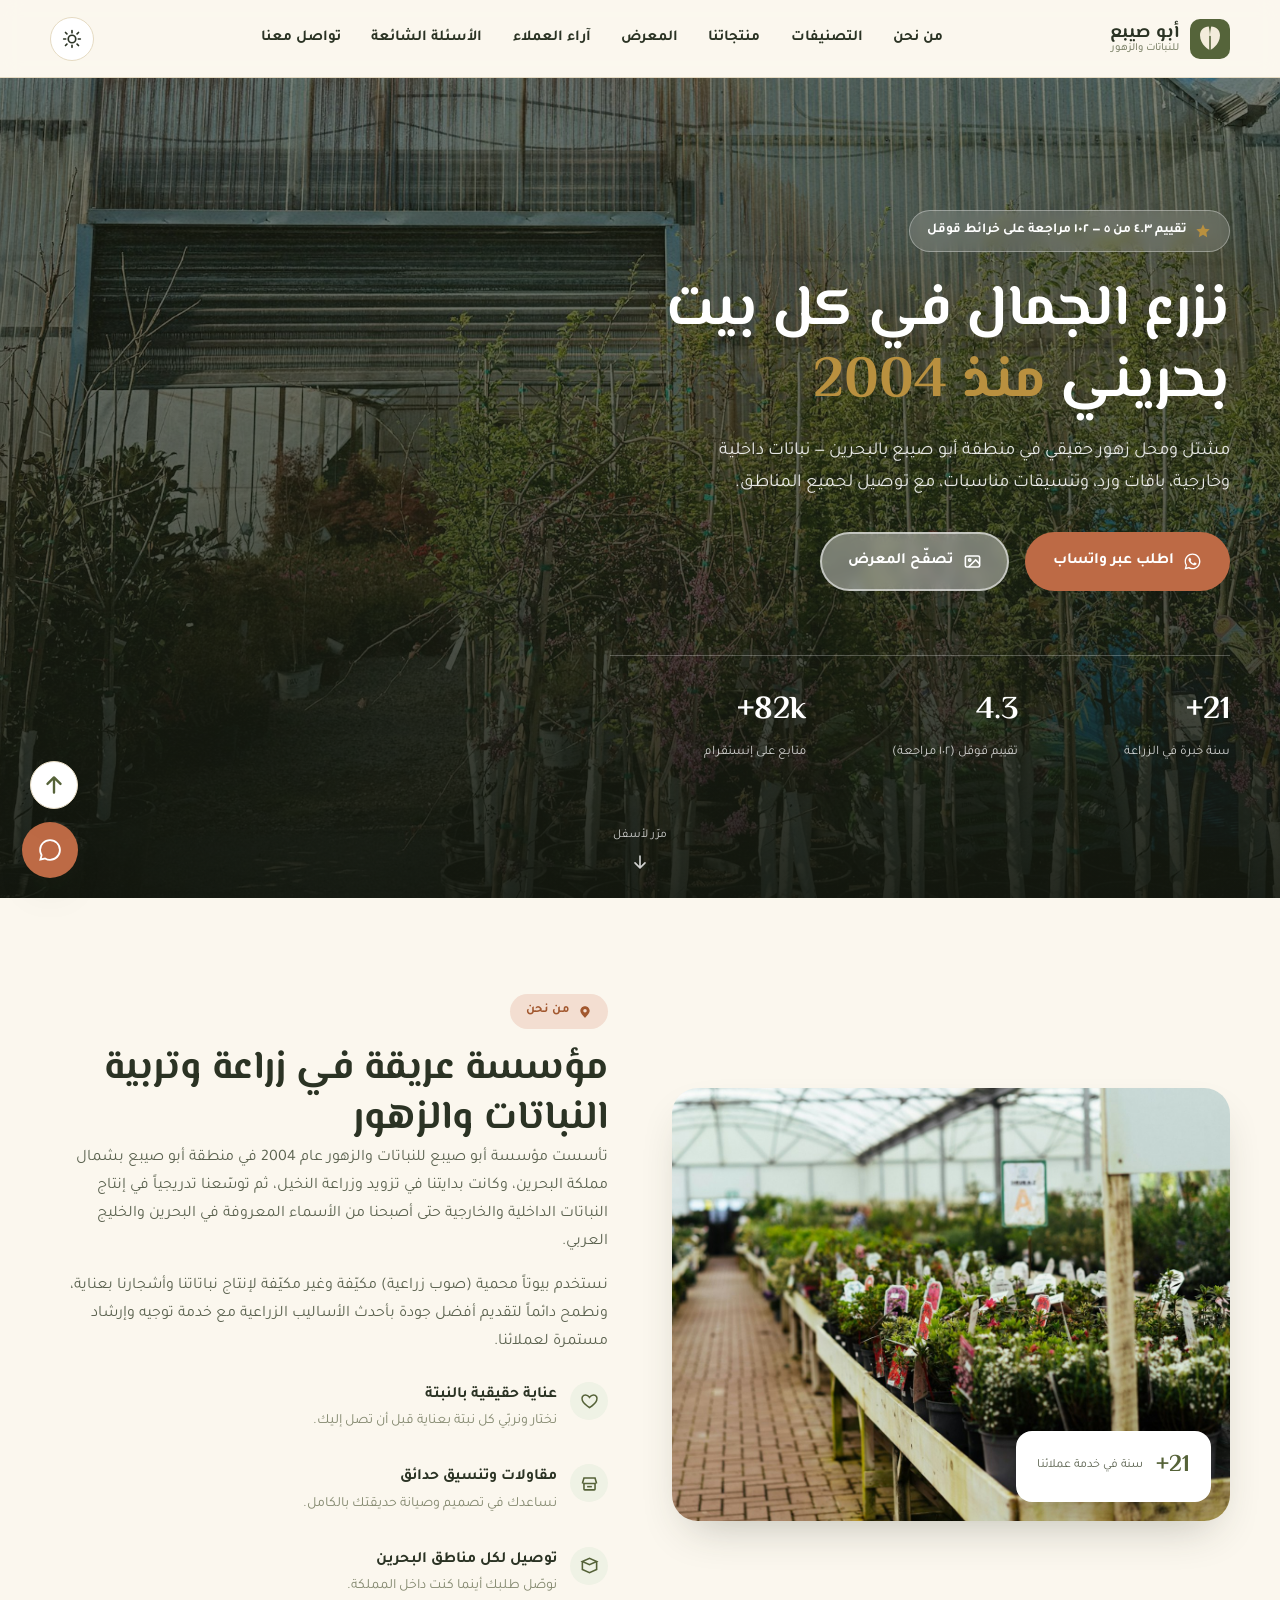
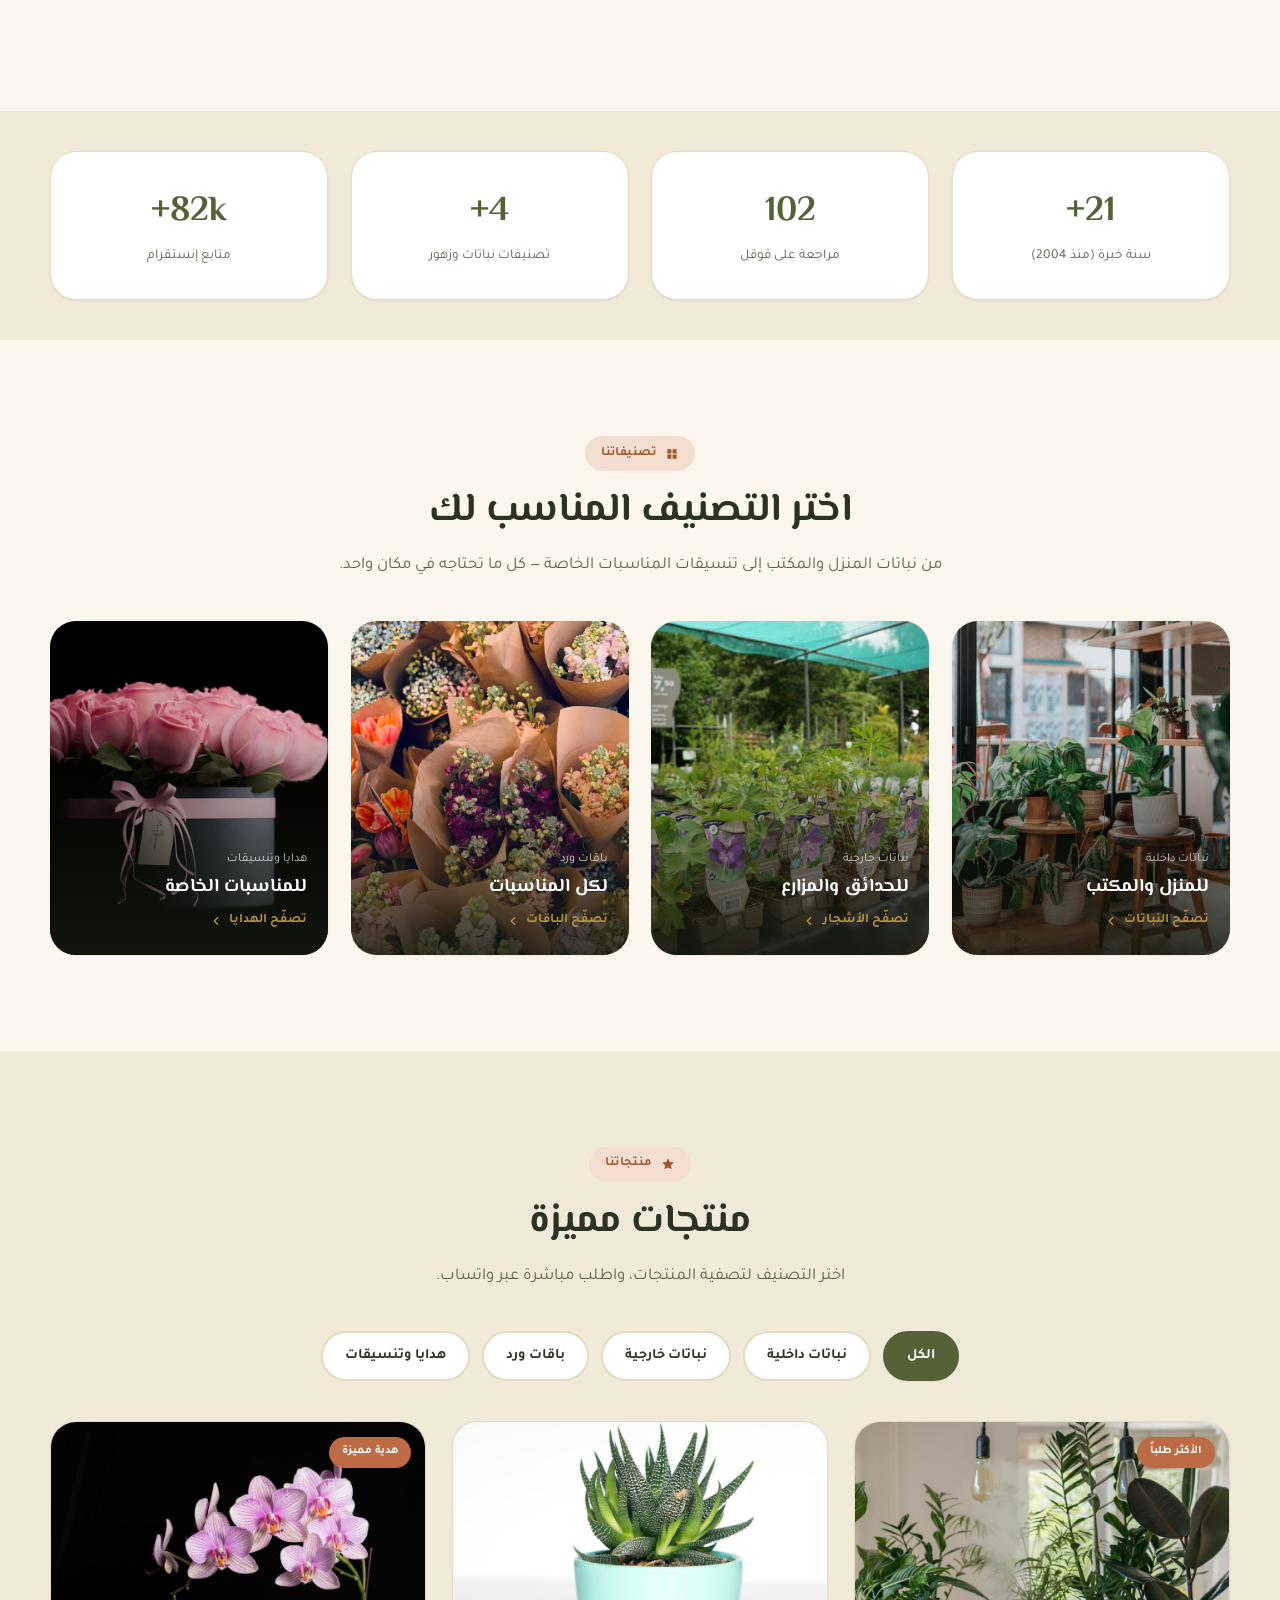
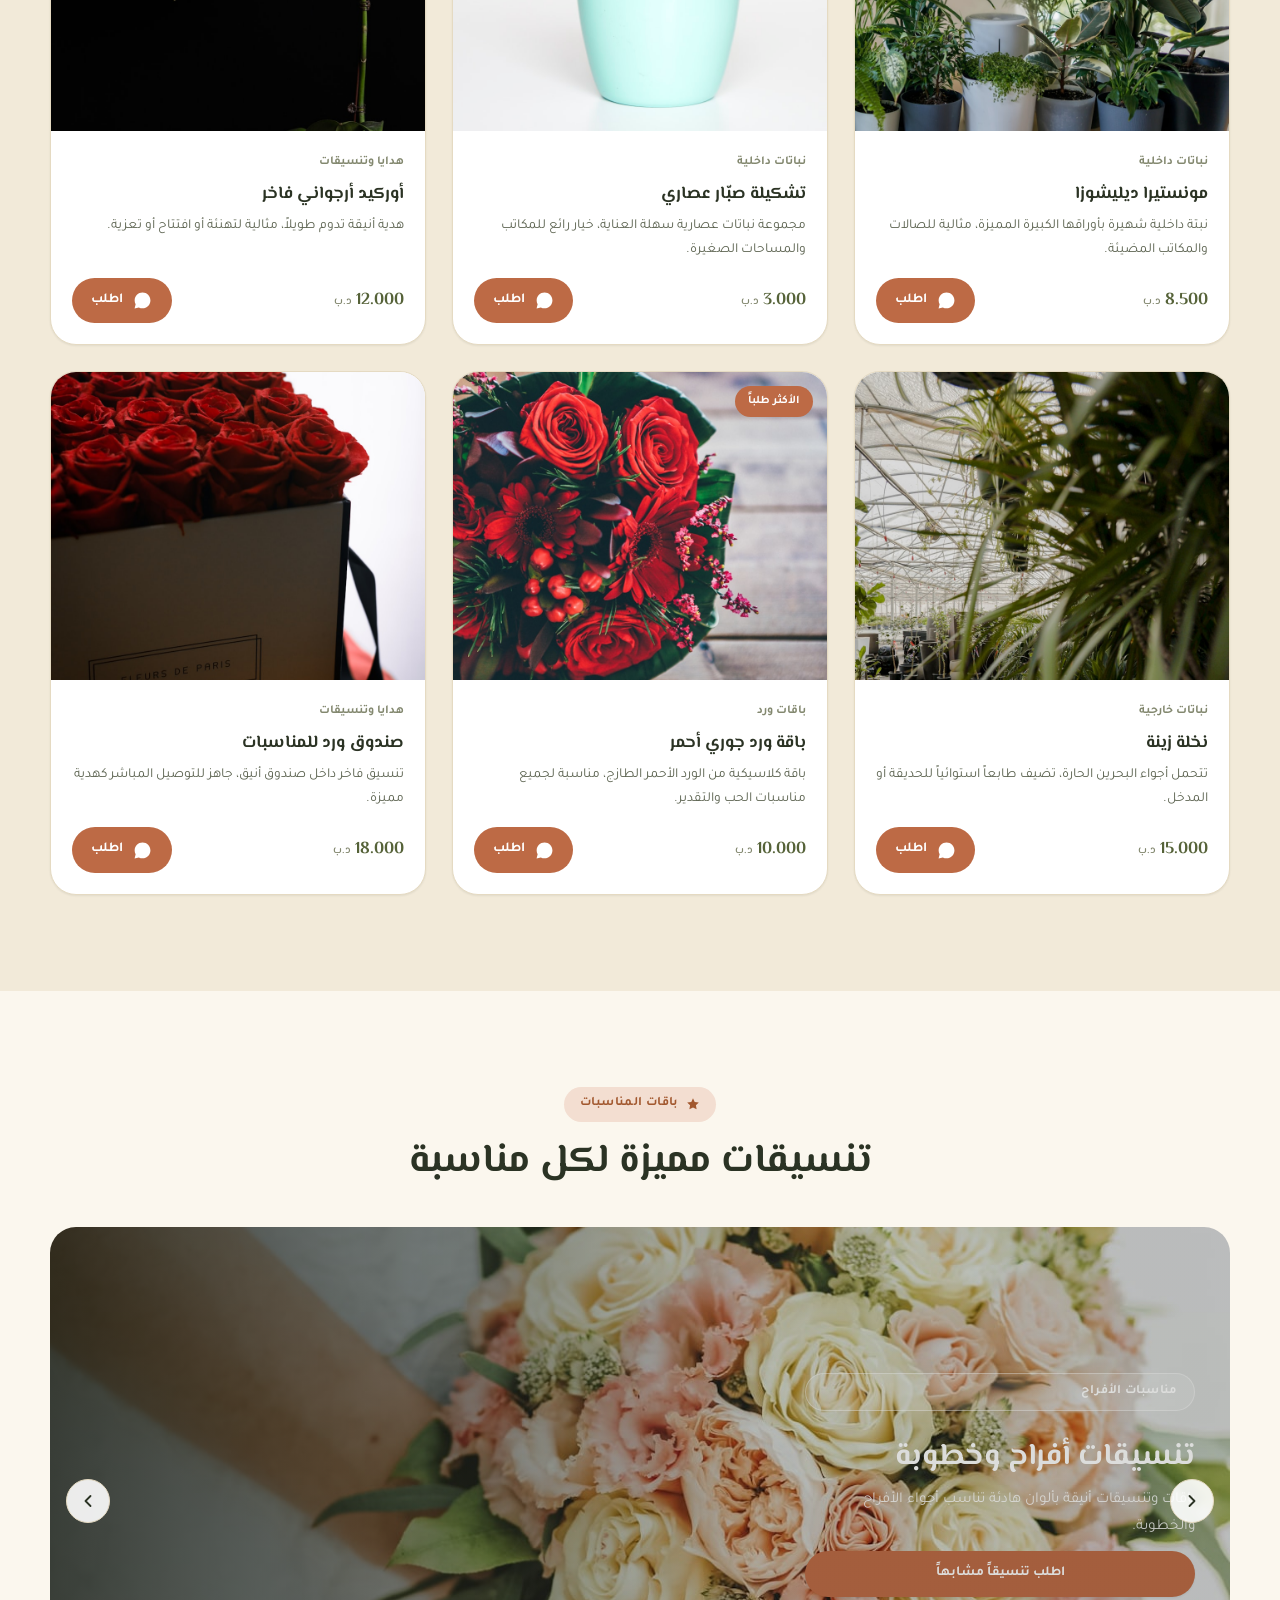
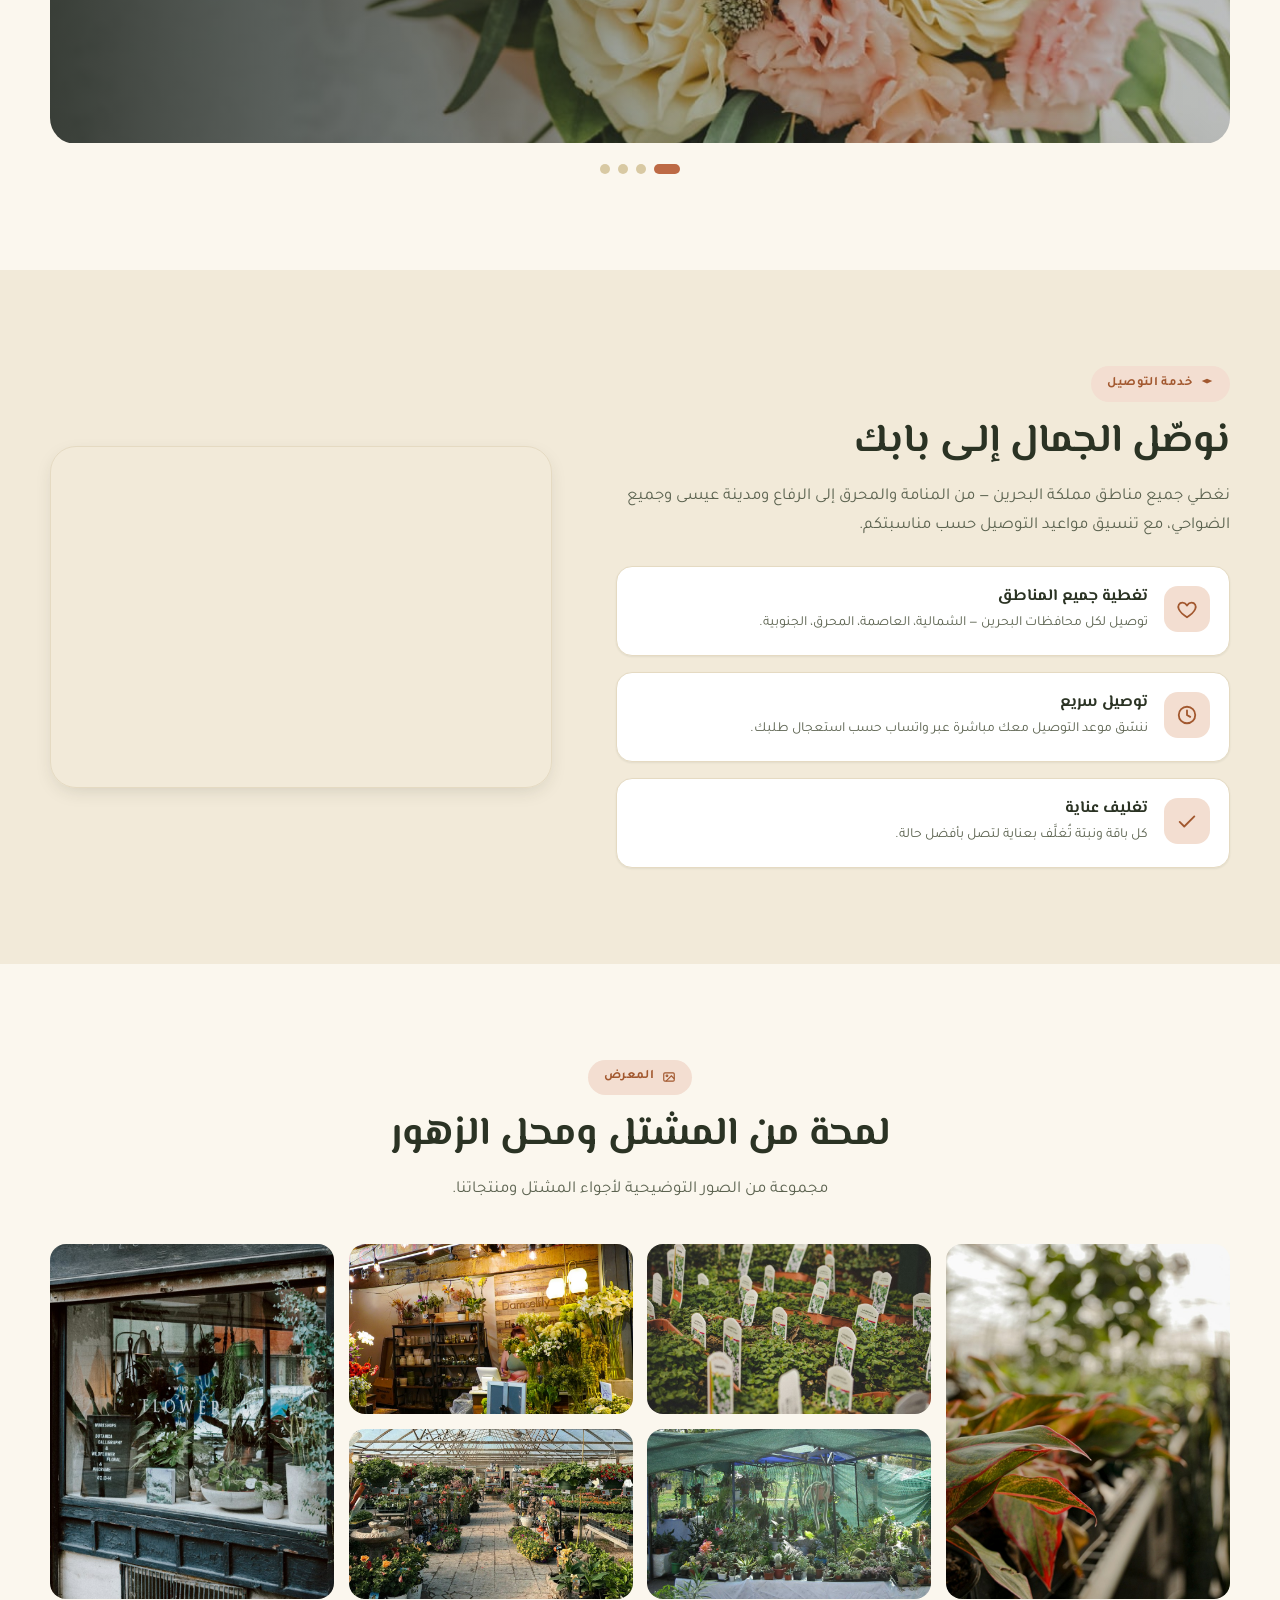
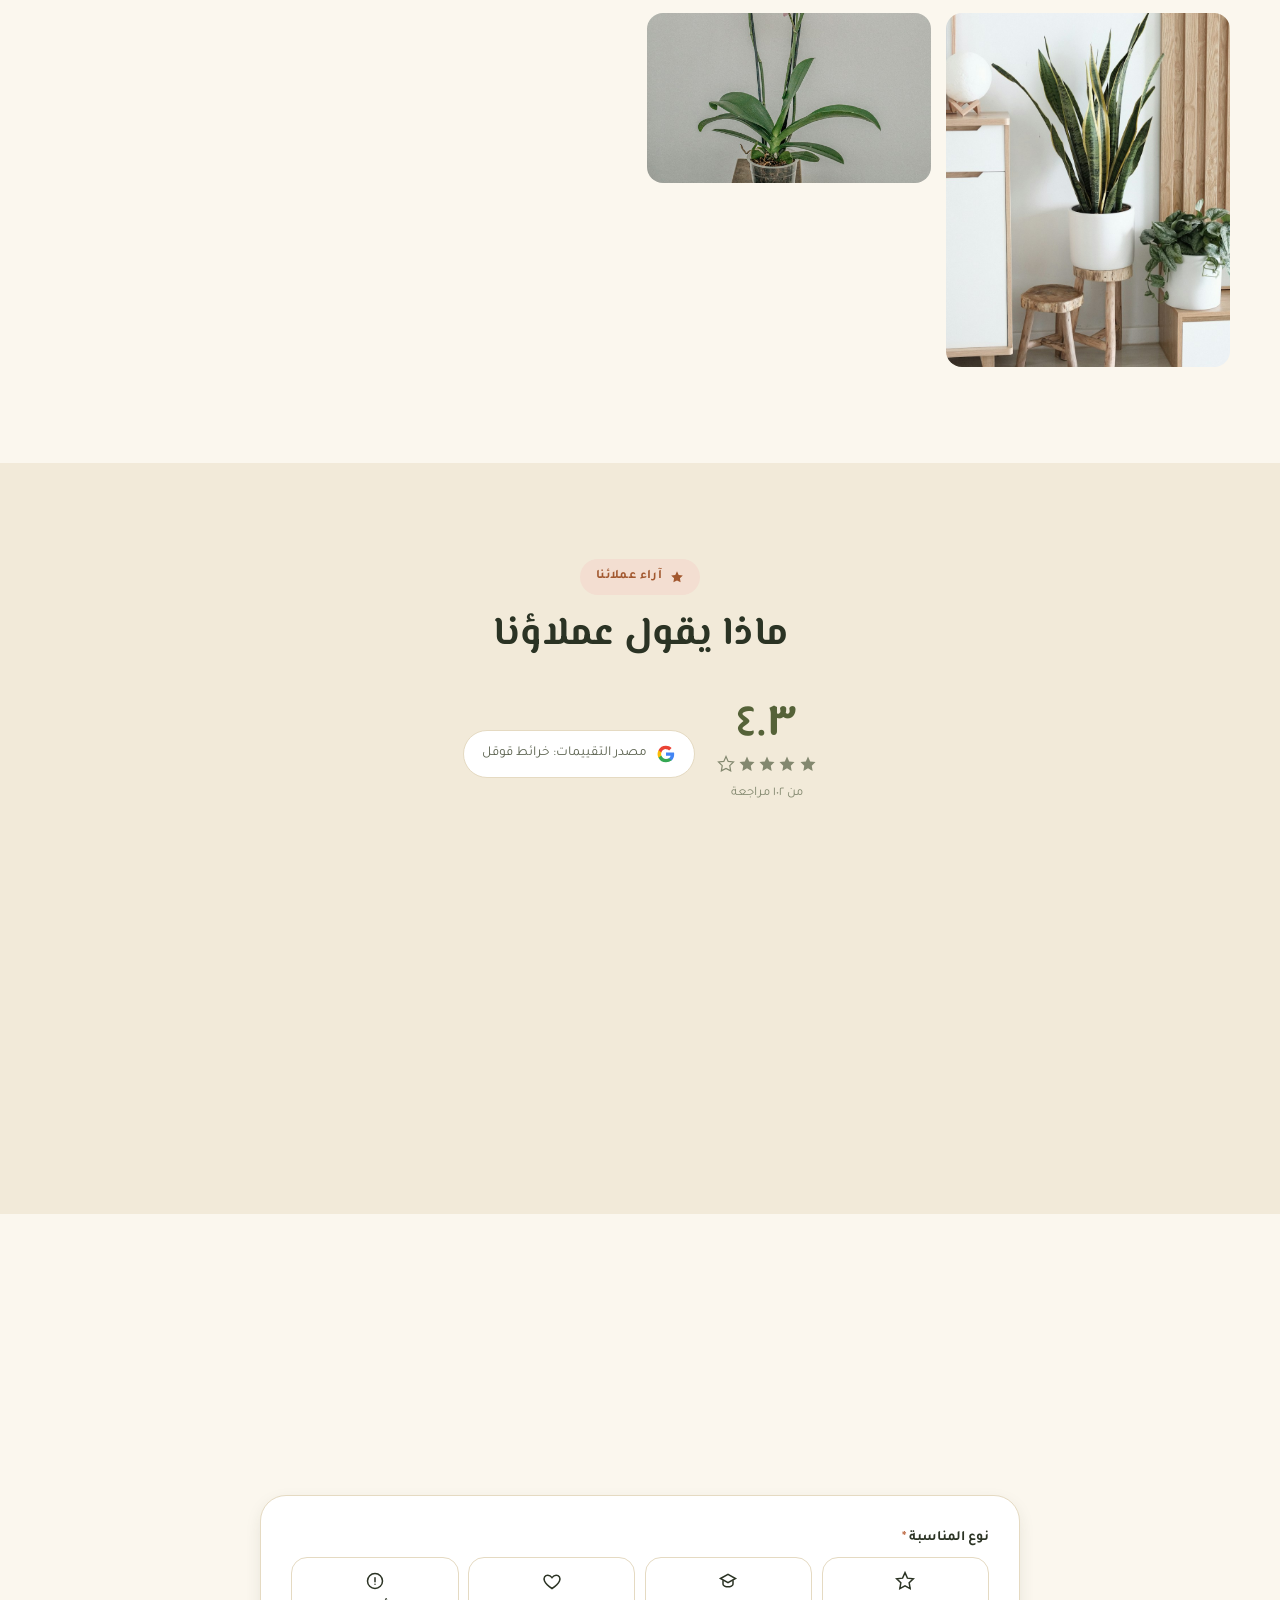
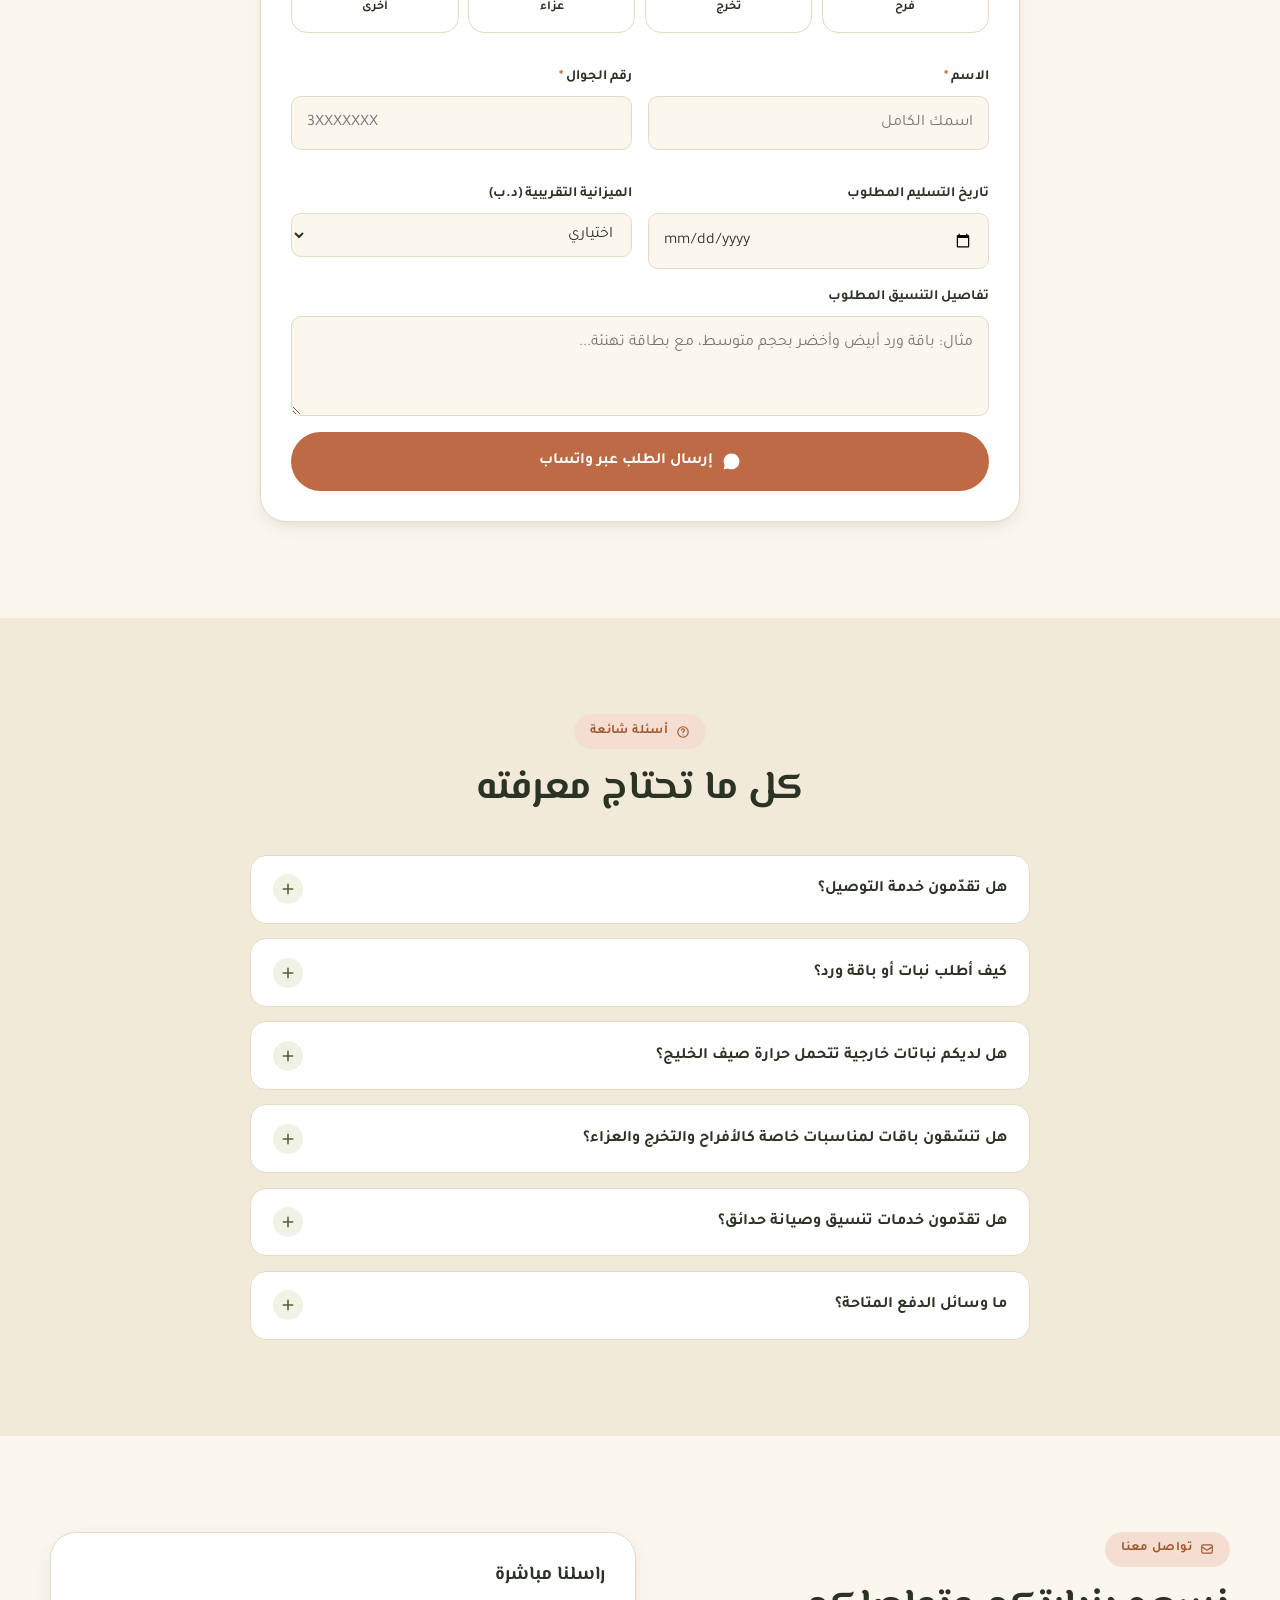
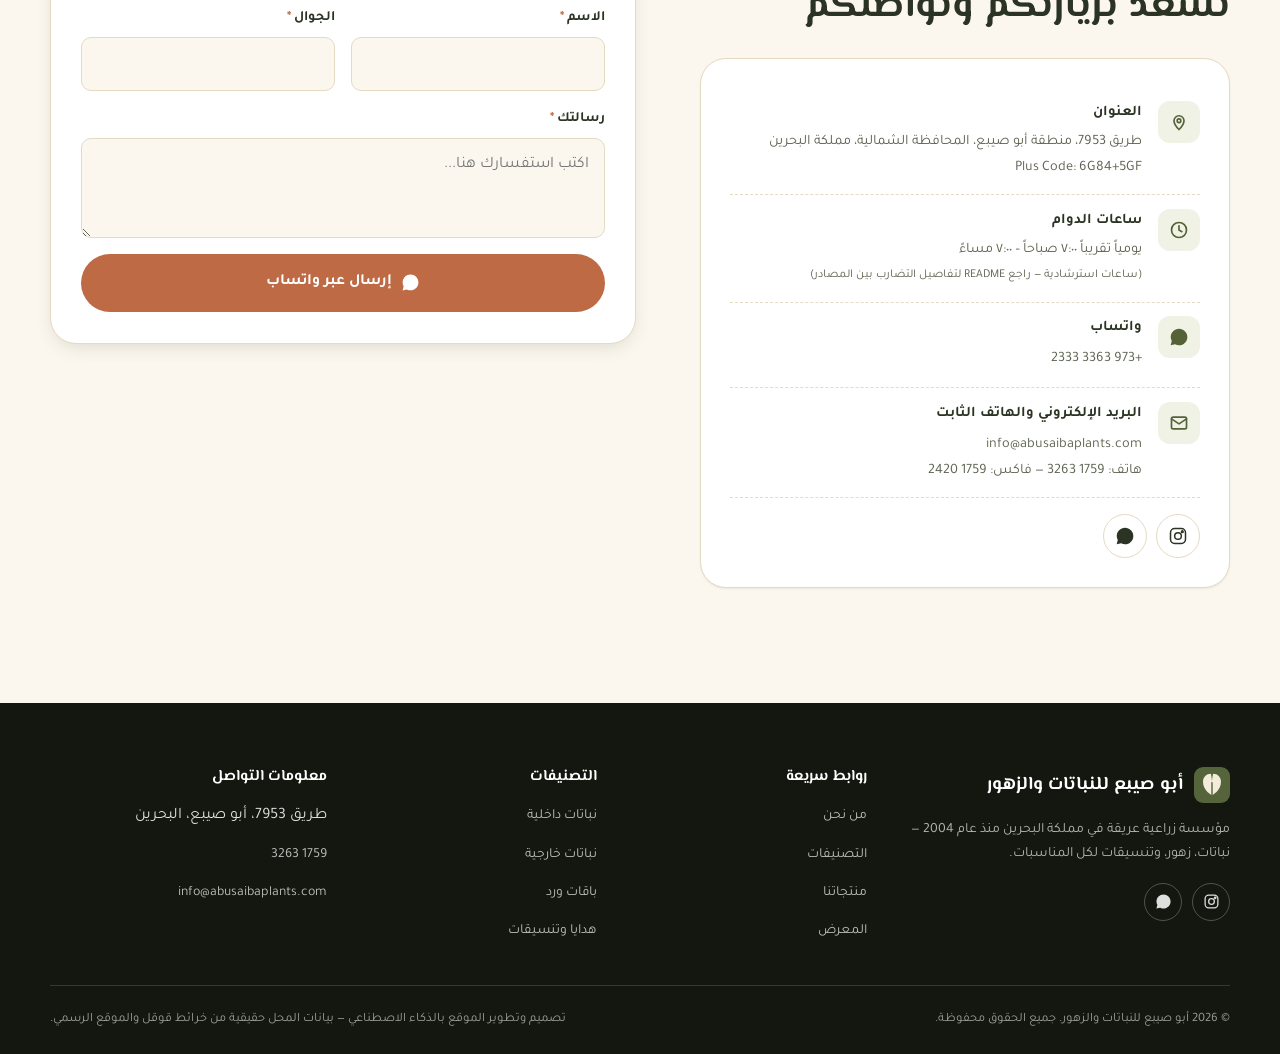
==== index.html @ e450938c "موقع تسويقي لمحل أبو صيبع للنباتات والزهور (البحرين) صفحة واحدة HTML/CSS/JS نقي بدون build، RTL كامل" ====
<!DOCTYPE html>
<html lang="ar" dir="rtl">
<head>
<meta charset="UTF-8">
<meta name="viewport" content="width=device-width, initial-scale=1">
<script>
  try{
    var t = localStorage.getItem('asp-theme');
    if(t === 'dark' || t === 'light'){ document.documentElement.setAttribute('data-theme', t); }
  }catch(e){}
</script>
<title>أبو صيبع للنباتات والزهور | مشتل ومحل زهور في البحرين — نباتات، باقات، توصيل</title>
<meta name="description" content="أبو صيبع للنباتات والزهور — مشتل ومحل زهور حقيقي في مملكة البحرين منذ 2004. نباتات داخلية وخارجية، باقات ورد، تنسيقات هدايا ومناسبات، وتوصيل لجميع المناطق. اطلب مباشرة عبر واتساب.">
<meta name="keywords" content="أبو صيبع للنباتات والزهور, مشتل البحرين, محل زهور البحرين, نباتات داخلية, نباتات خارجية, باقات ورد, توصيل ورد البحرين, أبو صيبع, الشاخورة">
<meta name="author" content="أبو صيبع للنباتات والزهور">
<link rel="canonical" href="https://abu-saiba-plants.example.com/">

<!-- Open Graph -->
<meta property="og:type" content="website">
<meta property="og:site_name" content="أبو صيبع للنباتات والزهور">
<meta property="og:title" content="أبو صيبع للنباتات والزهور | مشتل ومحل زهور في البحرين">
<meta property="og:description" content="نباتات داخلية وخارجية، باقات ورد، وتنسيقات هدايا ومناسبات — مع توصيل لجميع مناطق البحرين. اطلب مباشرة عبر واتساب.">
<meta property="og:image" content="https://abu-saiba-plants.example.com/assets/img/og-image.jpg">
<meta property="og:image:width" content="1200">
<meta property="og:image:height" content="630">
<meta property="og:url" content="https://abu-saiba-plants.example.com/">
<meta property="og:locale" content="ar_BH">
<meta name="twitter:card" content="summary_large_image">
<meta name="twitter:title" content="أبو صيبع للنباتات والزهور">
<meta name="twitter:description" content="مشتل ومحل زهور حقيقي في البحرين منذ 2004 — نباتات، باقات ورد، وتوصيل.">
<meta name="twitter:image" content="https://abu-saiba-plants.example.com/assets/img/og-image.jpg">

<link rel="icon" href="/assets/favicon.svg" type="image/svg+xml">
<link rel="preconnect" href="https://fonts.googleapis.com">
<link rel="preconnect" href="https://fonts.gstatic.com" crossorigin>
<link rel="stylesheet" href="/style.css">

<script type="application/ld+json">
{
  "@context": "https://schema.org",
  "@type": "FlowerShop",
  "name": "أبو صيبع للنباتات والزهور",
  "alternateName": "مؤسسة أبو صيبع للنباتات والزهور",
  "image": "https://abu-saiba-plants.example.com/assets/img/hero.jpg",
  "url": "https://abu-saiba-plants.example.com/",
  "telephone": "+973-3363-2333",
  "email": "info@abusaibaplants.com",
  "priceRange": "BHD 3 - BHD 30",
  "foundingDate": "2004",
  "address": {
    "@type": "PostalAddress",
    "streetAddress": "طريق 7953، منطقة أبو صيبع",
    "addressLocality": "أبو صيبع",
    "addressRegion": "المحافظة الشمالية",
    "addressCountry": "BH"
  },
  "openingHoursSpecification": [
    {
      "@type": "OpeningHoursSpecification",
      "dayOfWeek": ["Saturday","Sunday","Monday","Tuesday","Wednesday","Thursday","Friday"],
      "opens": "07:00",
      "closes": "19:00"
    }
  ],
  "aggregateRating": {
    "@type": "AggregateRating",
    "ratingValue": "4.3",
    "reviewCount": "102"
  },
  "sameAs": [
    "https://www.instagram.com/abusaibaplants/"
  ]
}
</script>
<script type="application/ld+json">
{
  "@context": "https://schema.org",
  "@type": "FAQPage",
  "mainEntity": [
    {
      "@type": "Question",
      "name": "هل تقدّمون خدمة التوصيل؟",
      "acceptedAnswer": { "@type": "Answer", "text": "نعم، نوصّل النباتات والباقات لجميع مناطق مملكة البحرين، مع إمكانية التوصيل لدول الخليج حسب نوع الطلب. تواصلوا معنا عبر واتساب لتأكيد رسوم ومدة التوصيل لمنطقتكم." }
    },
    {
      "@type": "Question",
      "name": "كيف أطلب نبات أو باقة ورد؟",
      "acceptedAnswer": { "@type": "Answer", "text": "أسهل طريقة هي الضغط على زر (اطلب عبر واتساب) بجانب أي منتج، وستُفتح رسالة جاهزة بتفاصيل الطلب لإرسالها مباشرة. يمكنكم أيضاً تعبئة نموذج «اطلب تنسيق مخصص» لطلبات المناسبات الخاصة." }
    },
    {
      "@type": "Question",
      "name": "هل لديكم نباتات خارجية تتحمل حرارة صيف الخليج؟",
      "acceptedAnswer": { "@type": "Answer", "text": "نعم، لدينا تشكيلة من الأشجار والشجيرات الخارجية المختارة لتناسب أجواء البحرين والخليج، بالإضافة لاستشارة مجانية لاختيار الأنسب لموقعكم." }
    },
    {
      "@type": "Question",
      "name": "هل تنسّقون باقات لمناسبات خاصة كالأفراح والتخرج والعزاء؟",
      "acceptedAnswer": { "@type": "Answer", "text": "نعم، نجهّز تنسيقات مخصصة لجميع المناسبات. استخدموا نموذج «اطلب تنسيق مخصص» في الموقع لوصف طلبكم وسنتواصل معكم لتأكيد التفاصيل." }
    },
    {
      "@type": "Question",
      "name": "هل تقدّمون خدمات تنسيق وصيانة حدائق؟",
      "acceptedAnswer": { "@type": "Answer", "text": "نعم، من ضمن خدماتنا مقاولات الحدائق وتوفير المواد الزراعية اللازمة. تواصلوا معنا لمناقشة تفاصيل مشروعكم." }
    }
  ]
}
</script>
</head>
<body>

<a href="#main" class="skip-link">تخطَّ إلى المحتوى الرئيسي</a>
<div class="scroll-progress" id="scrollProgress" aria-hidden="true"></div>

<!-- ===================== الهيدر ===================== -->
<header class="site-header" id="siteHeader">
  <div class="container header-inner">
    <a href="#main" class="brand" aria-label="أبو صيبع للنباتات والزهور — الصفحة الرئيسية">
      <img src="/assets/favicon.svg" alt="" width="40" height="40">
      <span class="brand-text">أبو صيبع
        <small>للنباتات والزهور</small>
      </span>
    </a>

    <nav class="nav-links" id="navLinks" aria-label="التنقل الرئيسي">
      <a href="#about">من نحن</a>
      <a href="#categories">التصنيفات</a>
      <a href="#products">منتجاتنا</a>
      <a href="#gallery">المعرض</a>
      <a href="#reviews">آراء العملاء</a>
      <a href="#faq">الأسئلة الشائعة</a>
      <a href="#contact">تواصل معنا</a>
    </nav>

    <div class="header-actions">
      <button class="icon-btn theme-toggle" id="themeToggle" type="button" aria-label="تبديل الوضع الداكن/الفاتح" aria-pressed="false">
        <svg class="icon-sun" viewBox="0 0 24 24" fill="none" stroke="currentColor" stroke-width="2"><circle cx="12" cy="12" r="4.5"/><path d="M12 2v2.4M12 19.6V22M4.2 4.2l1.7 1.7M18.1 18.1l1.7 1.7M2 12h2.4M19.6 12H22M4.2 19.8l1.7-1.7M18.1 5.9l1.7-1.7" stroke-linecap="round"/></svg>
        <svg class="icon-moon" viewBox="0 0 24 24" fill="none" stroke="currentColor" stroke-width="2"><path d="M20 14.3A8.5 8.5 0 1 1 9.7 4a7 7 0 0 0 10.3 10.3Z" stroke-linejoin="round"/></svg>
      </button>
      <a href="#products" class="btn btn-accent btn-sm" style="display:none" id="headerCta">تسوّق الآن</a>
      <button class="nav-toggle icon-btn" id="navToggle" type="button" aria-label="فتح قائمة التنقل" aria-expanded="false" aria-controls="navLinks">
        <svg viewBox="0 0 24 24" fill="none" stroke="currentColor" stroke-width="2" id="navToggleIcon"><path d="M4 7h16M4 12h16M4 17h16" stroke-linecap="round"/></svg>
      </button>
    </div>
  </div>
</header>

<main id="main">

  <!-- ===================== الهيرو ===================== -->
  <section class="hero">
    <div class="hero-media">
      <img src="/assets/img/hero.jpg" alt="مشتل أبو صيبع في البحرين — صفوف من النباتات الخارجية أمام الصوبة الزراعية" width="1920" height="1080" fetchpriority="high">
    </div>
    <div class="hero-inner container">
      <div class="hero-content">
        <span class="hero-badge">
          <svg viewBox="0 0 24 24" fill="currentColor"><path d="M12 2l2.9 6.6L22 9.3l-5 4.9 1.2 7L12 17.8 5.8 21.2 7 14.2 2 9.3l7.1-.7L12 2z"/></svg>
          تقييم ٤.٣ من ٥ — ١٠٢ مراجعة على خرائط قوقل
        </span>
        <h1>نزرع الجمال في كل بيت بحريني <em>منذ 2004</em></h1>
        <p class="hero-lead">مشتل ومحل زهور حقيقي في منطقة أبو صيبع بالبحرين — نباتات داخلية وخارجية، باقات ورد، وتنسيقات مناسبات، مع توصيل لجميع المناطق.</p>
        <div class="hero-cta">
          <a class="btn btn-wa" href="#" data-wa-cta data-wa-text="مرحباً أبو صيبع، أحب أستفسر عن نباتاتكم وباقات الورد المتوفرة.">
            <svg viewBox="0 0 24 24" fill="currentColor"><path d="M12.04 2c-5.5 0-9.96 4.46-9.96 9.96 0 1.76.46 3.4 1.26 4.83L2 22l5.34-1.28a9.9 9.9 0 0 0 4.7 1.18h.01c5.5 0 9.96-4.46 9.96-9.96S17.54 2 12.04 2Zm0 18.2h-.01a8.2 8.2 0 0 1-4.2-1.15l-.3-.18-3.17.76.76-3.09-.2-.32a8.2 8.2 0 0 1-1.26-4.36 8.24 8.24 0 0 1 8.38-8.24 8.2 8.2 0 0 1 8.23 8.24c0 4.55-3.7 8.34-8.23 8.34Zm4.5-6.17c-.25-.12-1.46-.72-1.68-.8-.23-.08-.4-.12-.56.13-.17.25-.64.8-.79.96-.14.17-.29.19-.54.06-.25-.12-1.04-.38-1.98-1.22-.73-.65-1.22-1.46-1.37-1.7-.14-.25-.02-.38.11-.5.11-.11.25-.29.37-.44.12-.14.16-.25.25-.42.08-.17.04-.31-.02-.44-.06-.12-.56-1.36-.77-1.86-.2-.49-.41-.42-.56-.43h-.48c-.17 0-.44.06-.67.31-.23.25-.87.85-.87 2.08s.9 2.41 1.02 2.58c.12.17 1.77 2.7 4.29 3.79.6.26 1.07.41 1.44.53.6.19 1.15.16 1.59.1.48-.07 1.46-.6 1.67-1.17.2-.58.2-1.07.14-1.17-.06-.11-.23-.17-.48-.29Z"/></svg>
            اطلب عبر واتساب
          </a>
          <a class="btn btn-ghost" href="#gallery">
            <svg viewBox="0 0 24 24" fill="none" stroke="currentColor" stroke-width="2"><rect x="3" y="5" width="18" height="14" rx="2"/><circle cx="8.5" cy="10" r="1.5"/><path d="M21 15l-5-5-9 9"/></svg>
            تصفّح المعرض
          </a>
        </div>
        <div class="hero-stats">
          <div class="stat">
            <b data-counter data-target="21" data-suffix="+">0</b>
            <span>سنة خبرة في الزراعة</span>
          </div>
          <div class="stat">
            <b data-counter data-target="4.3" data-decimal="1">0</b>
            <span>تقييم قوقل (١٠٢ مراجعة)</span>
          </div>
          <div class="stat">
            <b data-counter data-target="82" data-suffix="k+">0</b>
            <span>متابع على إنستقرام</span>
          </div>
        </div>
      </div>
    </div>
    <div class="hero-scroll-cue" aria-hidden="true">
      <span>مرّر لأسفل</span>
      <svg viewBox="0 0 24 24" fill="none" stroke="currentColor" stroke-width="2"><path d="M12 5v14M6 13l6 6 6-6" stroke-linecap="round" stroke-linejoin="round"/></svg>
    </div>
  </section>

  <!-- ===================== من نحن ===================== -->
  <section class="section" id="about">
    <div class="container about-grid">
      <div class="about-media reveal">
        <img src="/assets/img/about.jpg" alt="صفوف من النباتات داخل الصوبة الزراعية لمشتل أبو صيبع" width="1200" height="1000" loading="lazy">
        <div class="about-badge">
          <b data-counter data-target="21" data-suffix="+">0</b>
          <span>سنة في خدمة عملائنا</span>
        </div>
      </div>
      <div class="about-text reveal">
        <span class="eyebrow">
          <svg viewBox="0 0 24 24" fill="currentColor"><path d="M12 2C7 2 4 6 4 10c0 5 8 12 8 12s8-7 8-12c0-4-3-8-8-8Zm0 11a3 3 0 1 1 0-6 3 3 0 0 1 0 6Z"/></svg>
          من نحن
        </span>
        <h2 class="section-title">مؤسسة عريقة في زراعة وتربية النباتات والزهور</h2>
        <p>تأسست مؤسسة أبو صيبع للنباتات والزهور عام 2004 في منطقة أبو صيبع بشمال مملكة البحرين، وكانت بدايتنا في تزويد وزراعة النخيل، ثم توسّعنا تدريجياً في إنتاج النباتات الداخلية والخارجية حتى أصبحنا من الأسماء المعروفة في البحرين والخليج العربي.</p>
        <p>نستخدم بيوتاً محمية (صوب زراعية) مكيّفة وغير مكيّفة لإنتاج نباتاتنا وأشجارنا بعناية، ونطمح دائماً لتقديم أفضل جودة بأحدث الأساليب الزراعية مع خدمة توجيه وإرشاد مستمرة لعملائنا.</p>
        <ul class="about-list">
          <li>
            <span class="ico"><svg viewBox="0 0 24 24" fill="none" stroke="currentColor" stroke-width="2"><path d="M12 21s-7-4.5-9-9c-1.5-3.5.5-7 4-7 2 0 3.5 1 5 3 1.5-2 3-3 5-3 3.5 0 5.5 3.5 4 7-2 4.5-9 9-9 9Z"/></svg></span>
            <div><strong>عناية حقيقية بالنبتة</strong><p>نختار ونربّي كل نبتة بعناية قبل أن تصل إليك.</p></div>
          </li>
          <li>
            <span class="ico"><svg viewBox="0 0 24 24" fill="none" stroke="currentColor" stroke-width="2"><path d="M3 12l2-7h14l2 7M5 12h14v7a1 1 0 0 1-1 1H6a1 1 0 0 1-1-1v-7Z"/><path d="M9 16h6"/></svg></span>
            <div><strong>مقاولات وتنسيق حدائق</strong><p>نساعدك في تصميم وصيانة حديقتك بالكامل.</p></div>
          </li>
          <li>
            <span class="ico"><svg viewBox="0 0 24 24" fill="none" stroke="currentColor" stroke-width="2"><path d="M3 7l9-4 9 4-9 4-9-4Z"/><path d="M3 7v10l9 4 9-4V7"/></svg></span>
            <div><strong>توصيل لكل مناطق البحرين</strong><p>نوصّل طلبك أينما كنت داخل المملكة.</p></div>
          </li>
        </ul>
      </div>
    </div>
  </section>

  <!-- ===================== الإحصائيات ===================== -->
  <section class="section-alt" style="padding-block: var(--space-4)">
    <div class="container stats-strip">
      <div class="stat-box reveal">
        <b data-counter data-target="21" data-suffix="+">0</b>
        <span>سنة خبرة (منذ 2004)</span>
      </div>
      <div class="stat-box reveal">
        <b data-counter data-target="102">0</b>
        <span>مراجعة على قوقل</span>
      </div>
      <div class="stat-box reveal">
        <b data-counter data-target="4" data-suffix="+">0</b>
        <span>تصنيفات نباتات وزهور</span>
      </div>
      <div class="stat-box reveal">
        <b data-counter data-target="82" data-suffix="k+">0</b>
        <span>متابع إنستقرام</span>
      </div>
    </div>
  </section>

  <!-- ===================== التصنيفات ===================== -->
  <section class="section" id="categories">
    <div class="container">
      <div class="section-head reveal">
        <span class="eyebrow">
          <svg viewBox="0 0 24 24" fill="currentColor"><path d="M4 4h7v7H4V4Zm9 0h7v7h-7V4ZM4 13h7v7H4v-7Zm9 0h7v7h-7v-7Z"/></svg>
          تصنيفاتنا
        </span>
        <h2 class="section-title">اختر التصنيف المناسب لك</h2>
        <p class="section-sub">من نباتات المنزل والمكتب إلى تنسيقات المناسبات الخاصة — كل ما تحتاجه في مكان واحد.</p>
      </div>

      <div class="cat-grid">
        <button class="cat-card reveal" type="button" data-goto-filter="indoor">
          <img src="/assets/img/cat-indoor.jpg" alt="نباتات داخلية في أصص خزفية" width="800" height="800" loading="lazy">
          <span class="cat-card-body">
            <span class="cat-count">نباتات داخلية</span>
            <h3>للمنزل والمكتب</h3>
            <span class="cat-link">تصفّح النباتات <svg viewBox="0 0 24 24" fill="none" stroke="currentColor" stroke-width="2.4"><path d="M15 6l-6 6 6 6" stroke-linecap="round" stroke-linejoin="round"/></svg></span>
          </span>
        </button>
        <button class="cat-card reveal" type="button" data-goto-filter="outdoor">
          <img src="/assets/img/cat-outdoor.jpg" alt="نباتات وأشجار خارجية معروضة للبيع" width="800" height="800" loading="lazy">
          <span class="cat-card-body">
            <span class="cat-count">نباتات خارجية</span>
            <h3>للحدائق والمزارع</h3>
            <span class="cat-link">تصفّح الأشجار <svg viewBox="0 0 24 24" fill="none" stroke="currentColor" stroke-width="2.4"><path d="M15 6l-6 6 6 6" stroke-linecap="round" stroke-linejoin="round"/></svg></span>
          </span>
        </button>
        <button class="cat-card reveal" type="button" data-goto-filter="bouquets">
          <img src="/assets/img/cat-bouquets.jpg" alt="باقة ورد متعددة الألوان" width="800" height="800" loading="lazy">
          <span class="cat-card-body">
            <span class="cat-count">باقات ورد</span>
            <h3>لكل المناسبات</h3>
            <span class="cat-link">تصفّح الباقات <svg viewBox="0 0 24 24" fill="none" stroke="currentColor" stroke-width="2.4"><path d="M15 6l-6 6 6 6" stroke-linecap="round" stroke-linejoin="round"/></svg></span>
          </span>
        </button>
        <button class="cat-card reveal" type="button" data-goto-filter="gifts">
          <img src="/assets/img/cat-gifts.jpg" alt="صندوق هدية من الورد" width="800" height="800" loading="lazy">
          <span class="cat-card-body">
            <span class="cat-count">هدايا وتنسيقات</span>
            <h3>للمناسبات الخاصة</h3>
            <span class="cat-link">تصفّح الهدايا <svg viewBox="0 0 24 24" fill="none" stroke="currentColor" stroke-width="2.4"><path d="M15 6l-6 6 6 6" stroke-linecap="round" stroke-linejoin="round"/></svg></span>
          </span>
        </button>
      </div>
    </div>
  </section>

  <!-- ===================== منتجات مميزة + فلترة ===================== -->
  <section class="section section-alt" id="products">
    <div class="container">
      <div class="section-head reveal">
        <span class="eyebrow">
          <svg viewBox="0 0 24 24" fill="currentColor"><path d="M12 2l2.9 6.6L22 9.3l-5 4.9 1.2 7L12 17.8 5.8 21.2 7 14.2 2 9.3l7.1-.7L12 2z"/></svg>
          منتجاتنا
        </span>
        <h2 class="section-title">منتجات مميزة</h2>
        <p class="section-sub">اختر التصنيف لتصفية المنتجات، واطلب مباشرة عبر واتساب.</p>
      </div>

      <div class="filter-bar" role="group" aria-label="فلترة المنتجات حسب التصنيف" id="filterBar">
        <button class="filter-btn" type="button" data-filter="all" aria-pressed="true">الكل</button>
        <button class="filter-btn" type="button" data-filter="indoor" aria-pressed="false">نباتات داخلية</button>
        <button class="filter-btn" type="button" data-filter="outdoor" aria-pressed="false">نباتات خارجية</button>
        <button class="filter-btn" type="button" data-filter="bouquets" aria-pressed="false">باقات ورد</button>
        <button class="filter-btn" type="button" data-filter="gifts" aria-pressed="false">هدايا وتنسيقات</button>
      </div>

      <div class="product-grid" id="productGrid">
        <article class="product-card" data-category="indoor">
          <div class="product-media">
            <img src="/assets/img/products/p1.jpg" alt="نبتة مونستيرا ديليشوزا في أصيص أبيض" width="900" height="900" loading="lazy">
            <span class="product-tag">الأكثر طلباً</span>
          </div>
          <div class="product-body">
            <span class="product-cat">نباتات داخلية</span>
            <h3>مونستيرا ديليشوزا</h3>
            <p class="product-desc">نبتة داخلية شهيرة بأوراقها الكبيرة المميزة، مثالية للصالات والمكاتب المضيئة.</p>
            <div class="product-foot">
              <span class="price">8.500 <span>د.ب</span></span>
              <button class="btn btn-wa btn-sm" type="button" data-wa-product="مونستيرا ديليشوزا" data-wa-price="8.500 د.ب">
                <svg viewBox="0 0 24 24" fill="currentColor"><path d="M12.04 2c-5.5 0-9.96 4.46-9.96 9.96 0 1.76.46 3.4 1.26 4.83L2 22l5.34-1.28a9.9 9.9 0 0 0 4.7 1.18h.01c5.5 0 9.96-4.46 9.96-9.96S17.54 2 12.04 2Z"/></svg>
                اطلب
              </button>
            </div>
          </div>
        </article>

        <article class="product-card" data-category="indoor">
          <div class="product-media">
            <img src="/assets/img/products/p2.jpg" alt="نبات صبار عصاري في أصيص فخاري" width="900" height="900" loading="lazy">
          </div>
          <div class="product-body">
            <span class="product-cat">نباتات داخلية</span>
            <h3>تشكيلة صبّار عصاري</h3>
            <p class="product-desc">مجموعة نباتات عصارية سهلة العناية، خيار رائع للمكاتب والمساحات الصغيرة.</p>
            <div class="product-foot">
              <span class="price">3.000 <span>د.ب</span></span>
              <button class="btn btn-wa btn-sm" type="button" data-wa-product="تشكيلة صبّار عصاري" data-wa-price="3.000 د.ب">
                <svg viewBox="0 0 24 24" fill="currentColor"><path d="M12.04 2c-5.5 0-9.96 4.46-9.96 9.96 0 1.76.46 3.4 1.26 4.83L2 22l5.34-1.28a9.9 9.9 0 0 0 4.7 1.18h.01c5.5 0 9.96-4.46 9.96-9.96S17.54 2 12.04 2Z"/></svg>
                اطلب
              </button>
            </div>
          </div>
        </article>

        <article class="product-card" data-category="gifts">
          <div class="product-media">
            <img src="/assets/img/products/p3.jpg" alt="زهرة أوركيد أرجوانية في إناء أبيض" width="900" height="900" loading="lazy">
            <span class="product-tag">هدية مميزة</span>
          </div>
          <div class="product-body">
            <span class="product-cat">هدايا وتنسيقات</span>
            <h3>أوركيد أرجواني فاخر</h3>
            <p class="product-desc">هدية أنيقة تدوم طويلاً، مثالية لتهنئة أو افتتاح أو تعزية.</p>
            <div class="product-foot">
              <span class="price">12.000 <span>د.ب</span></span>
              <button class="btn btn-wa btn-sm" type="button" data-wa-product="أوركيد أرجواني فاخر" data-wa-price="12.000 د.ب">
                <svg viewBox="0 0 24 24" fill="currentColor"><path d="M12.04 2c-5.5 0-9.96 4.46-9.96 9.96 0 1.76.46 3.4 1.26 4.83L2 22l5.34-1.28a9.9 9.9 0 0 0 4.7 1.18h.01c5.5 0 9.96-4.46 9.96-9.96S17.54 2 12.04 2Z"/></svg>
                اطلب
              </button>
            </div>
          </div>
        </article>

        <article class="product-card" data-category="outdoor">
          <div class="product-media">
            <img src="/assets/img/products/p4.jpg" alt="نخلة زينة خضراء داخل أصيص كبير" width="900" height="900" loading="lazy">
          </div>
          <div class="product-body">
            <span class="product-cat">نباتات خارجية</span>
            <h3>نخلة زينة</h3>
            <p class="product-desc">تتحمل أجواء البحرين الحارة، تضيف طابعاً استوائياً للحديقة أو المدخل.</p>
            <div class="product-foot">
              <span class="price">15.000 <span>د.ب</span></span>
              <button class="btn btn-wa btn-sm" type="button" data-wa-product="نخلة زينة" data-wa-price="15.000 د.ب">
                <svg viewBox="0 0 24 24" fill="currentColor"><path d="M12.04 2c-5.5 0-9.96 4.46-9.96 9.96 0 1.76.46 3.4 1.26 4.83L2 22l5.34-1.28a9.9 9.9 0 0 0 4.7 1.18h.01c5.5 0 9.96-4.46 9.96-9.96S17.54 2 12.04 2Z"/></svg>
                اطلب
              </button>
            </div>
          </div>
        </article>

        <article class="product-card" data-category="bouquets">
          <div class="product-media">
            <img src="/assets/img/products/p5.jpg" alt="باقة ورد جوري أحمر" width="900" height="900" loading="lazy">
            <span class="product-tag">الأكثر طلباً</span>
          </div>
          <div class="product-body">
            <span class="product-cat">باقات ورد</span>
            <h3>باقة ورد جوري أحمر</h3>
            <p class="product-desc">باقة كلاسيكية من الورد الأحمر الطازج، مناسبة لجميع مناسبات الحب والتقدير.</p>
            <div class="product-foot">
              <span class="price">10.000 <span>د.ب</span></span>
              <button class="btn btn-wa btn-sm" type="button" data-wa-product="باقة ورد جوري أحمر" data-wa-price="10.000 د.ب">
                <svg viewBox="0 0 24 24" fill="currentColor"><path d="M12.04 2c-5.5 0-9.96 4.46-9.96 9.96 0 1.76.46 3.4 1.26 4.83L2 22l5.34-1.28a9.9 9.9 0 0 0 4.7 1.18h.01c5.5 0 9.96-4.46 9.96-9.96S17.54 2 12.04 2Z"/></svg>
                اطلب
              </button>
            </div>
          </div>
        </article>

        <article class="product-card" data-category="gifts">
          <div class="product-media">
            <img src="/assets/img/products/p6.jpg" alt="صندوق ورد للمناسبات مع شريط" width="900" height="900" loading="lazy">
          </div>
          <div class="product-body">
            <span class="product-cat">هدايا وتنسيقات</span>
            <h3>صندوق ورد للمناسبات</h3>
            <p class="product-desc">تنسيق فاخر داخل صندوق أنيق، جاهز للتوصيل المباشر كهدية مميزة.</p>
            <div class="product-foot">
              <span class="price">18.000 <span>د.ب</span></span>
              <button class="btn btn-wa btn-sm" type="button" data-wa-product="صندوق ورد للمناسبات" data-wa-price="18.000 د.ب">
                <svg viewBox="0 0 24 24" fill="currentColor"><path d="M12.04 2c-5.5 0-9.96 4.46-9.96 9.96 0 1.76.46 3.4 1.26 4.83L2 22l5.34-1.28a9.9 9.9 0 0 0 4.7 1.18h.01c5.5 0 9.96-4.46 9.96-9.96S17.54 2 12.04 2Z"/></svg>
                اطلب
              </button>
            </div>
          </div>
        </article>
      </div>

      <p class="empty-state" id="emptyState">لا توجد منتجات في هذا التصنيف حالياً — جرّب تصنيفاً آخر أو تواصل معنا عبر واتساب.</p>
    </div>
  </section>

  <!-- ===================== كاروسيل المناسبات ===================== -->
  <section class="section" id="occasions">
    <div class="container">
      <div class="section-head reveal">
        <span class="eyebrow">
          <svg viewBox="0 0 24 24" fill="currentColor"><path d="M12 2l2.9 6.6L22 9.3l-5 4.9 1.2 7L12 17.8 5.8 21.2 7 14.2 2 9.3l7.1-.7L12 2z"/></svg>
          باقات المناسبات
        </span>
        <h2 class="section-title">تنسيقات مميزة لكل مناسبة</h2>
      </div>

      <div class="carousel reveal" id="occasionCarousel" aria-roledescription="carousel" aria-label="باقات مناسبات مميزة">
        <div class="carousel-viewport">
          <div class="carousel-track" id="carouselTrack">
            <div class="carousel-slide" role="group" aria-roledescription="شريحة" aria-label="١ من ٤">
              <img src="/assets/img/carousel/c2.jpg" alt="باقة ورد وردية وبيضاء لمناسبات الأفراح" width="1200" height="800" loading="lazy">
              <div class="carousel-caption">
                <span class="eyebrow">مناسبات الأفراح</span>
                <h3>تنسيقات أفراح وخطوبة</h3>
                <p>باقات وتنسيقات أنيقة بألوان هادئة تناسب أجواء الأفراح والخطوبة.</p>
                <a class="btn btn-accent btn-sm" href="#customOrder">اطلب تنسيقاً مشابهاً</a>
              </div>
            </div>
            <div class="carousel-slide" role="group" aria-roledescription="شريحة" aria-label="٢ من ٤">
              <img src="/assets/img/carousel/c3.jpg" alt="باقة زهور عباد الشمس والأقحوان البنفسجي لمناسبات التخرج" width="1200" height="800" loading="lazy">
              <div class="carousel-caption">
                <span class="eyebrow">مناسبات التخرج</span>
                <h3>باقات تخرج مبهجة</h3>
                <p>ألوان زاهية تليق بلحظة التخرج والإنجاز، مع إمكانية إضافة بطاقة تهنئة.</p>
                <a class="btn btn-accent btn-sm" href="#customOrder">اطلب تنسيقاً مشابهاً</a>
              </div>
            </div>
            <div class="carousel-slide" role="group" aria-roledescription="شريحة" aria-label="٣ من ٤">
              <img src="/assets/img/carousel/c4.jpg" alt="باقة ورد أحمر وأبيض لمناسبات عامة" width="1200" height="800" loading="lazy">
              <div class="carousel-caption">
                <span class="eyebrow">مناسبات عامة</span>
                <h3>هدايا وتهاني</h3>
                <p>باقات جاهزة أو حسب الطلب لأي مناسبة سعيدة — تهنئة، ضيافة، أو استقبال مولود.</p>
                <a class="btn btn-accent btn-sm" href="#customOrder">اطلب تنسيقاً مشابهاً</a>
              </div>
            </div>
            <div class="carousel-slide" role="group" aria-roledescription="شريحة" aria-label="٤ من ٤">
              <img src="/assets/img/carousel/c1.jpg" alt="تنسيق زهور بيضاء دائري لمناسبات العزاء" width="1200" height="800" loading="lazy">
              <div class="carousel-caption">
                <span class="eyebrow">مناسبات العزاء</span>
                <h3>تنسيقات عزاء بألوان هادئة</h3>
                <p>تنسيقات محترمة بألوان بيضاء وخضراء هادئة، مع توصيل سريع عند الحاجة.</p>
                <a class="btn btn-accent btn-sm" href="#customOrder">اطلب تنسيقاً مشابهاً</a>
              </div>
            </div>
          </div>
        </div>
        <button class="icon-btn carousel-nav prev" type="button" aria-label="الشريحة السابقة">
          <svg viewBox="0 0 24 24" fill="none" stroke="currentColor" stroke-width="2.2"><path d="M9 6l6 6-6 6" stroke-linecap="round" stroke-linejoin="round"/></svg>
        </button>
        <button class="icon-btn carousel-nav next" type="button" aria-label="الشريحة التالية">
          <svg viewBox="0 0 24 24" fill="none" stroke="currentColor" stroke-width="2.2"><path d="M15 6l-6 6 6 6" stroke-linecap="round" stroke-linejoin="round"/></svg>
        </button>
        <div class="carousel-dots" id="carouselDots" role="tablist" aria-label="اختيار شريحة"></div>
      </div>
    </div>
  </section>

  <!-- ===================== التوصيل ===================== -->
  <section class="section section-alt" id="delivery">
    <div class="container delivery-wrap">
      <div class="reveal">
        <span class="eyebrow">
          <svg viewBox="0 0 24 24" fill="currentColor"><path d="M3 7l9-4 9 4-9 4-9-4Z"/></svg>
          خدمة التوصيل
        </span>
        <h2 class="section-title">نوصّل الجمال إلى بابك</h2>
        <p class="section-sub" style="margin-bottom:1.6rem">نغطي جميع مناطق مملكة البحرين — من المنامة والمحرق إلى الرفاع ومدينة عيسى وجميع الضواحي، مع تنسيق مواعيد التوصيل حسب مناسبتكم.</p>
        <div class="delivery-cards">
          <div class="delivery-card">
            <span class="ico"><svg viewBox="0 0 24 24" fill="none" stroke="currentColor" stroke-width="2"><path d="M12 21s-7-4.5-9-9c-1.5-3.5.5-7 4-7 2 0 3.5 1 5 3 1.5-2 3-3 5-3 3.5 0 5.5 3.5 4 7-2 4.5-9 9-9 9Z"/></svg></span>
            <div><h3>تغطية جميع المناطق</h3><p>توصيل لكل محافظات البحرين — الشمالية، العاصمة، المحرق، الجنوبية.</p></div>
          </div>
          <div class="delivery-card">
            <span class="ico"><svg viewBox="0 0 24 24" fill="none" stroke="currentColor" stroke-width="2"><circle cx="12" cy="12" r="9"/><path d="M12 7v5l3.5 2" stroke-linecap="round"/></svg></span>
            <div><h3>توصيل سريع</h3><p>ننسّق موعد التوصيل معك مباشرة عبر واتساب حسب استعجال طلبك.</p></div>
          </div>
          <div class="delivery-card">
            <span class="ico"><svg viewBox="0 0 24 24" fill="none" stroke="currentColor" stroke-width="2"><path d="M20 7L9 18l-5-5" stroke-linecap="round" stroke-linejoin="round"/></svg></span>
            <div><h3>تغليف عناية</h3><p>كل باقة ونبتة تُغلَّف بعناية لتصل بأفضل حالة.</p></div>
          </div>
        </div>
      </div>
      <div class="delivery-map-box reveal">
        <iframe src="https://www.google.com/maps?q=6G84%2B5GF,+Al+Shakhoura,+Bahrain&output=embed" title="موقع أبو صيبع للنباتات والزهور على خرائط قوقل" loading="lazy" referrerpolicy="no-referrer-when-downgrade"></iframe>
      </div>
    </div>
  </section>

  <!-- ===================== المعرض ===================== -->
  <section class="section" id="gallery">
    <div class="container">
      <div class="section-head reveal">
        <span class="eyebrow">
          <svg viewBox="0 0 24 24" fill="none" stroke="currentColor" stroke-width="2"><rect x="3" y="5" width="18" height="14" rx="2"/><circle cx="8.5" cy="10" r="1.5"/><path d="M21 15l-5-5-9 9"/></svg>
          المعرض
        </span>
        <h2 class="section-title">لمحة من المشتل ومحل الزهور</h2>
        <p class="section-sub">مجموعة من الصور التوضيحية لأجواء المشتل ومنتجاتنا.</p>
      </div>

      <div class="gallery-grid" id="galleryGrid">
        <button class="gallery-item reveal" type="button" data-full="/assets/img/gallery/g1.jpg" data-caption="نبتة داخلية بأوراق حمراء وخضراء داخل الصوبة الزراعية">
          <img src="/assets/img/gallery/g1.jpg" alt="نبتة بأوراق حمراء وخضراء داخل الصوبة الزراعية" width="1000" height="1000" loading="lazy">
          <span class="gallery-zoom-ic"><svg viewBox="0 0 24 24" fill="none" stroke="currentColor" stroke-width="2"><circle cx="11" cy="11" r="7"/><path d="M21 21l-4.3-4.3M11 8v6M8 11h6" stroke-linecap="round"/></svg></span>
        </button>
        <button class="gallery-item reveal" type="button" data-full="/assets/img/gallery/g2.jpg" data-caption="صفوف من النباتات المصفوفة في المشتل">
          <img src="/assets/img/gallery/g2.jpg" alt="صفوف من النباتات المصفوفة في المشتل" width="1000" height="1000" loading="lazy">
          <span class="gallery-zoom-ic"><svg viewBox="0 0 24 24" fill="none" stroke="currentColor" stroke-width="2"><circle cx="11" cy="11" r="7"/><path d="M21 21l-4.3-4.3M11 8v6M8 11h6" stroke-linecap="round"/></svg></span>
        </button>
        <button class="gallery-item reveal" type="button" data-full="/assets/img/gallery/g3.jpg" data-caption="زوايا من محل الزهور بتشكيلة واسعة من الألوان">
          <img src="/assets/img/gallery/g3.jpg" alt="زاوية من محل الزهور بتشكيلة واسعة من الألوان" width="1000" height="1000" loading="lazy">
          <span class="gallery-zoom-ic"><svg viewBox="0 0 24 24" fill="none" stroke="currentColor" stroke-width="2"><circle cx="11" cy="11" r="7"/><path d="M21 21l-4.3-4.3M11 8v6M8 11h6" stroke-linecap="round"/></svg></span>
        </button>
        <button class="gallery-item reveal" type="button" data-full="/assets/img/gallery/g4.jpg" data-caption="عرض داخلي لمحل الزهور">
          <img src="/assets/img/gallery/g4.jpg" alt="عرض داخلي لمحل الزهور" width="1000" height="1000" loading="lazy">
          <span class="gallery-zoom-ic"><svg viewBox="0 0 24 24" fill="none" stroke="currentColor" stroke-width="2"><circle cx="11" cy="11" r="7"/><path d="M21 21l-4.3-4.3M11 8v6M8 11h6" stroke-linecap="round"/></svg></span>
        </button>
        <button class="gallery-item reveal" type="button" data-full="/assets/img/gallery/g5.jpg" data-caption="ركن خارجي يعرض تشكيلة من الأصص">
          <img src="/assets/img/gallery/g5.jpg" alt="ركن خارجي يعرض تشكيلة من الأصص" width="1000" height="1000" loading="lazy">
          <span class="gallery-zoom-ic"><svg viewBox="0 0 24 24" fill="none" stroke="currentColor" stroke-width="2"><circle cx="11" cy="11" r="7"/><path d="M21 21l-4.3-4.3M11 8v6M8 11h6" stroke-linecap="round"/></svg></span>
        </button>
        <button class="gallery-item reveal" type="button" data-full="/assets/img/gallery/g6.jpg" data-caption="داخل الصوبة الزراعية بامتلاء أخضر">
          <img src="/assets/img/gallery/g6.jpg" alt="داخل الصوبة الزراعية بامتلاء أخضر" width="1000" height="1000" loading="lazy">
          <span class="gallery-zoom-ic"><svg viewBox="0 0 24 24" fill="none" stroke="currentColor" stroke-width="2"><circle cx="11" cy="11" r="7"/><path d="M21 21l-4.3-4.3M11 8v6M8 11h6" stroke-linecap="round"/></svg></span>
        </button>
        <button class="gallery-item reveal" type="button" data-full="/assets/img/gallery/g7.jpg" data-caption="نبات ثعبانية (سانسيفيريا) في إناء">
          <img src="/assets/img/gallery/g7.jpg" alt="نبات ثعبانية (سانسيفيريا) في إناء" width="1000" height="1000" loading="lazy">
          <span class="gallery-zoom-ic"><svg viewBox="0 0 24 24" fill="none" stroke="currentColor" stroke-width="2"><circle cx="11" cy="11" r="7"/><path d="M21 21l-4.3-4.3M11 8v6M8 11h6" stroke-linecap="round"/></svg></span>
        </button>
        <button class="gallery-item reveal" type="button" data-full="/assets/img/gallery/g8.jpg" data-caption="أزهار أوركيد بيضاء ووردية">
          <img src="/assets/img/gallery/g8.jpg" alt="أزهار أوركيد بيضاء ووردية" width="1000" height="1000" loading="lazy">
          <span class="gallery-zoom-ic"><svg viewBox="0 0 24 24" fill="none" stroke="currentColor" stroke-width="2"><circle cx="11" cy="11" r="7"/><path d="M21 21l-4.3-4.3M11 8v6M8 11h6" stroke-linecap="round"/></svg></span>
        </button>
      </div>
    </div>
  </section>

  <!-- ===================== آراء العملاء ===================== -->
  <section class="section section-alt" id="reviews">
    <div class="container">
      <div class="section-head reveal">
        <span class="eyebrow">
          <svg viewBox="0 0 24 24" fill="currentColor"><path d="M12 2l2.9 6.6L22 9.3l-5 4.9 1.2 7L12 17.8 5.8 21.2 7 14.2 2 9.3l7.1-.7L12 2z"/></svg>
          آراء عملائنا
        </span>
        <h2 class="section-title">ماذا يقول عملاؤنا</h2>
      </div>

      <div class="reviews-summary reveal">
        <div class="reviews-score">
          <b>٤.٣</b>
          <span class="stars" aria-hidden="true">
            <svg viewBox="0 0 24 24" fill="currentColor"><path d="M12 2l2.9 6.6L22 9.3l-5 4.9 1.2 7L12 17.8 5.8 21.2 7 14.2 2 9.3l7.1-.7L12 2z"/></svg>
            <svg viewBox="0 0 24 24" fill="currentColor"><path d="M12 2l2.9 6.6L22 9.3l-5 4.9 1.2 7L12 17.8 5.8 21.2 7 14.2 2 9.3l7.1-.7L12 2z"/></svg>
            <svg viewBox="0 0 24 24" fill="currentColor"><path d="M12 2l2.9 6.6L22 9.3l-5 4.9 1.2 7L12 17.8 5.8 21.2 7 14.2 2 9.3l7.1-.7L12 2z"/></svg>
            <svg viewBox="0 0 24 24" fill="currentColor"><path d="M12 2l2.9 6.6L22 9.3l-5 4.9 1.2 7L12 17.8 5.8 21.2 7 14.2 2 9.3l7.1-.7L12 2z"/></svg>
            <svg viewBox="0 0 24 24" fill="none" stroke="currentColor" stroke-width="1.6"><path d="M12 2l2.9 6.6L22 9.3l-5 4.9 1.2 7L12 17.8 5.8 21.2 7 14.2 2 9.3l7.1-.7L12 2z"/></svg>
          </span>
          <span>من ١٠٢ مراجعة</span>
        </div>
        <span class="reviews-source">
          <svg viewBox="0 0 24 24" fill="currentColor"><path d="M21.8 12.2c0-.7-.06-1.4-.18-2H12v3.9h5.5a4.7 4.7 0 0 1-2 3.1v2.6h3.3c1.9-1.8 3-4.4 3-7.6Z" fill="#4285F4"/><path d="M12 22c2.7 0 5-.9 6.7-2.4l-3.3-2.6c-.9.6-2 1-3.4 1-2.6 0-4.8-1.8-5.6-4.1H3v2.6A10 10 0 0 0 12 22Z" fill="#34A853"/><path d="M6.4 13.9a6 6 0 0 1 0-3.8V7.5H3a10 10 0 0 0 0 9l3.4-2.6Z" fill="#FBBC05"/><path d="M12 6.2c1.5 0 2.8.5 3.8 1.5l2.9-2.9C16.9 3.2 14.6 2.2 12 2.2A10 10 0 0 0 3 7.5l3.4 2.6c.8-2.3 3-4 5.6-4Z" fill="#EA4335"/></svg>
          مصدر التقييمات: خرائط قوقل
        </span>
      </div>

      <div class="review-grid">
        <article class="review-card reveal">
          <span class="stars" aria-hidden="true">
            <svg viewBox="0 0 24 24" fill="currentColor"><path d="M12 2l2.9 6.6L22 9.3l-5 4.9 1.2 7L12 17.8 5.8 21.2 7 14.2 2 9.3l7.1-.7L12 2z"/></svg>
            <svg viewBox="0 0 24 24" fill="currentColor"><path d="M12 2l2.9 6.6L22 9.3l-5 4.9 1.2 7L12 17.8 5.8 21.2 7 14.2 2 9.3l7.1-.7L12 2z"/></svg>
            <svg viewBox="0 0 24 24" fill="currentColor"><path d="M12 2l2.9 6.6L22 9.3l-5 4.9 1.2 7L12 17.8 5.8 21.2 7 14.2 2 9.3l7.1-.7L12 2z"/></svg>
            <svg viewBox="0 0 24 24" fill="currentColor"><path d="M12 2l2.9 6.6L22 9.3l-5 4.9 1.2 7L12 17.8 5.8 21.2 7 14.2 2 9.3l7.1-.7L12 2z"/></svg>
            <svg viewBox="0 0 24 24" fill="currentColor"><path d="M12 2l2.9 6.6L22 9.3l-5 4.9 1.2 7L12 17.8 5.8 21.2 7 14.2 2 9.3l7.1-.7L12 2z"/></svg>
          </span>
          <p>«مشتل ابوصيبع للنباتات والاشجار وادوات الزراعة .. مكان جميل ومفيد والعاملين فيه جداً متعاونين، الاسعار ممتازة والنباتات المعروضة ذات جودة .. موقعهم مميز بين المزارع»</p>
          <div class="review-who">
            <span class="review-avatar" aria-hidden="true">م</span>
            <div><strong>Mahmood Tarada</strong><span>مرشد محلي · مراجعة قوقل</span></div>
          </div>
        </article>

        <article class="review-card reveal">
          <span class="stars" aria-hidden="true">
            <svg viewBox="0 0 24 24" fill="currentColor"><path d="M12 2l2.9 6.6L22 9.3l-5 4.9 1.2 7L12 17.8 5.8 21.2 7 14.2 2 9.3l7.1-.7L12 2z"/></svg>
            <svg viewBox="0 0 24 24" fill="currentColor"><path d="M12 2l2.9 6.6L22 9.3l-5 4.9 1.2 7L12 17.8 5.8 21.2 7 14.2 2 9.3l7.1-.7L12 2z"/></svg>
            <svg viewBox="0 0 24 24" fill="currentColor"><path d="M12 2l2.9 6.6L22 9.3l-5 4.9 1.2 7L12 17.8 5.8 21.2 7 14.2 2 9.3l7.1-.7L12 2z"/></svg>
            <svg viewBox="0 0 24 24" fill="currentColor"><path d="M12 2l2.9 6.6L22 9.3l-5 4.9 1.2 7L12 17.8 5.8 21.2 7 14.2 2 9.3l7.1-.7L12 2z"/></svg>
            <svg viewBox="0 0 24 24" fill="none" stroke="currentColor" stroke-width="1.6"><path d="M12 2l2.9 6.6L22 9.3l-5 4.9 1.2 7L12 17.8 5.8 21.2 7 14.2 2 9.3l7.1-.7L12 2z"/></svg>
          </span>
          <p>«مشتل جيد ويوجد فيه بعض اشجار الفاكهة الغريبة ويمكن أن تنمو في منطقتنا، أنصح بزيارته»</p>
          <div class="review-who">
            <span class="review-avatar" aria-hidden="true">س</span>
            <div><strong>Saud Thawab</strong><span>مرشد محلي · مراجعة قوقل</span></div>
          </div>
        </article>

        <article class="review-card reveal">
          <span class="stars" aria-hidden="true">
            <svg viewBox="0 0 24 24" fill="currentColor"><path d="M12 2l2.9 6.6L22 9.3l-5 4.9 1.2 7L12 17.8 5.8 21.2 7 14.2 2 9.3l7.1-.7L12 2z"/></svg>
            <svg viewBox="0 0 24 24" fill="currentColor"><path d="M12 2l2.9 6.6L22 9.3l-5 4.9 1.2 7L12 17.8 5.8 21.2 7 14.2 2 9.3l7.1-.7L12 2z"/></svg>
            <svg viewBox="0 0 24 24" fill="currentColor"><path d="M12 2l2.9 6.6L22 9.3l-5 4.9 1.2 7L12 17.8 5.8 21.2 7 14.2 2 9.3l7.1-.7L12 2z"/></svg>
            <svg viewBox="0 0 24 24" fill="currentColor"><path d="M12 2l2.9 6.6L22 9.3l-5 4.9 1.2 7L12 17.8 5.8 21.2 7 14.2 2 9.3l7.1-.7L12 2z"/></svg>
            <svg viewBox="0 0 24 24" fill="currentColor"><path d="M12 2l2.9 6.6L22 9.3l-5 4.9 1.2 7L12 17.8 5.8 21.2 7 14.2 2 9.3l7.1-.7L12 2z"/></svg>
          </span>
          <p>«متعدد الاختيارات للنباتات والاشجار الداخلية والخارجية واسعار معقولة وممتازة»</p>
          <div class="review-who">
            <span class="review-avatar" aria-hidden="true">ج</span>
            <div><strong>j alrajeh</strong><span>مرشد محلي · مراجعة قوقل</span></div>
          </div>
        </article>
      </div>
    </div>
  </section>

  <!-- ===================== نموذج تنسيق مخصص ===================== -->
  <section class="section" id="customOrder">
    <div class="container">
      <div class="section-head reveal">
        <span class="eyebrow">
          <svg viewBox="0 0 24 24" fill="none" stroke="currentColor" stroke-width="2"><path d="M12 20h9M16.5 3.5a2.1 2.1 0 0 1 3 3L7 19l-4 1 1-4 12.5-12.5Z" stroke-linecap="round" stroke-linejoin="round"/></svg>
          طلب خاص
        </span>
        <h2 class="section-title">اطلب تنسيقاً مخصصاً لمناسبتك</h2>
        <p class="section-sub">عبّئ التفاصيل وسنجهّز لك رسالة واتساب جاهزة لتأكيد طلبك مباشرة.</p>
      </div>

      <div class="form-card reveal" style="max-width:760px;margin-inline:auto">
        <form id="customOrderForm" novalidate>
          <div class="field full">
            <label>نوع المناسبة <span class="req">*</span></label>
            <div class="occasion-picker" id="occasionPicker">
              <div class="occasion-opt">
                <input type="radio" name="occasion" id="occ-wedding" value="فرح / خطوبة">
                <label for="occ-wedding">
                  <svg viewBox="0 0 24 24" fill="none" stroke="currentColor" stroke-width="1.8"><path d="M12 2l2.9 6.6L22 9.3l-5 4.9 1.2 7L12 17.8 5.8 21.2 7 14.2 2 9.3l7.1-.7L12 2z"/></svg>
                  فرح
                </label>
              </div>
              <div class="occasion-opt">
                <input type="radio" name="occasion" id="occ-grad" value="تخرج">
                <label for="occ-grad">
                  <svg viewBox="0 0 24 24" fill="none" stroke="currentColor" stroke-width="1.8"><path d="M3 9l9-5 9 5-9 5-9-5Z"/><path d="M6 11v5c0 1.5 3 3 6 3s6-1.5 6-3v-5"/></svg>
                  تخرج
                </label>
              </div>
              <div class="occasion-opt">
                <input type="radio" name="occasion" id="occ-condolence" value="عزاء">
                <label for="occ-condolence">
                  <svg viewBox="0 0 24 24" fill="none" stroke="currentColor" stroke-width="1.8"><path d="M12 21s-7-4.5-9-9c-1.5-3.5.5-7 4-7 2 0 3.5 1 5 3 1.5-2 3-3 5-3 3.5 0 5.5 3.5 4 7-2 4.5-9 9-9 9Z"/></svg>
                  عزاء
                </label>
              </div>
              <div class="occasion-opt">
                <input type="radio" name="occasion" id="occ-other" value="مناسبة أخرى">
                <label for="occ-other">
                  <svg viewBox="0 0 24 24" fill="none" stroke="currentColor" stroke-width="1.8"><circle cx="12" cy="12" r="9"/><path d="M12 8v5M12 16h.01" stroke-linecap="round"/></svg>
                  أخرى
                </label>
              </div>
            </div>
            <span class="field-error" id="err-occasion"><svg viewBox="0 0 24 24" fill="currentColor"><circle cx="12" cy="12" r="10"/></svg>الرجاء اختيار نوع المناسبة</span>
          </div>

          <div class="form-grid">
            <div class="field">
              <label for="co-name">الاسم <span class="req">*</span></label>
              <input type="text" id="co-name" name="name" autocomplete="name" placeholder="اسمك الكامل">
              <span class="field-error" id="err-name"><svg viewBox="0 0 24 24" fill="currentColor"><circle cx="12" cy="12" r="10"/></svg>الرجاء إدخال الاسم</span>
            </div>
            <div class="field">
              <label for="co-phone">رقم الجوال <span class="req">*</span></label>
              <input type="tel" id="co-phone" name="phone" autocomplete="tel" placeholder="3XXXXXXX" inputmode="tel">
              <span class="field-error" id="err-phone"><svg viewBox="0 0 24 24" fill="currentColor"><circle cx="12" cy="12" r="10"/></svg>الرجاء إدخال رقم جوال صحيح</span>
            </div>
            <div class="field">
              <label for="co-date">تاريخ التسليم المطلوب</label>
              <input type="date" id="co-date" name="date">
            </div>
            <div class="field">
              <label for="co-budget">الميزانية التقريبية (د.ب)</label>
              <select id="co-budget" name="budget">
                <option value="">اختياري</option>
                <option value="10-20 د.ب">10 – 20 د.ب</option>
                <option value="20-40 د.ب">20 – 40 د.ب</option>
                <option value="40-80 د.ب">40 – 80 د.ب</option>
                <option value="80+ د.ب">أكثر من 80 د.ب</option>
              </select>
            </div>
          </div>

          <div class="field full">
            <label for="co-details">تفاصيل التنسيق المطلوب</label>
            <textarea id="co-details" name="details" placeholder="مثال: باقة ورد أبيض وأخضر بحجم متوسط، مع بطاقة تهنئة..."></textarea>
          </div>

          <button class="btn btn-wa btn-block" type="submit">
            <svg viewBox="0 0 24 24" fill="currentColor"><path d="M12.04 2c-5.5 0-9.96 4.46-9.96 9.96 0 1.76.46 3.4 1.26 4.83L2 22l5.34-1.28a9.9 9.9 0 0 0 4.7 1.18h.01c5.5 0 9.96-4.46 9.96-9.96S17.54 2 12.04 2Z"/></svg>
            إرسال الطلب عبر واتساب
          </button>
          <p class="form-msg" id="formMsg" role="status">
            <svg viewBox="0 0 24 24" fill="none" stroke="currentColor" stroke-width="2"><path d="M20 7L9 18l-5-5" stroke-linecap="round" stroke-linejoin="round"/></svg>
            تم تجهيز رسالتك — سيتم فتح واتساب الآن لإرسالها.
          </p>
        </form>
      </div>
    </div>
  </section>

  <!-- ===================== أسئلة شائعة ===================== -->
  <section class="section section-alt" id="faq">
    <div class="container">
      <div class="section-head reveal">
        <span class="eyebrow">
          <svg viewBox="0 0 24 24" fill="none" stroke="currentColor" stroke-width="2"><circle cx="12" cy="12" r="9"/><path d="M9.5 9a2.5 2.5 0 1 1 3.5 2.3c-.8.4-1 .9-1 1.7" stroke-linecap="round"/><path d="M12 17h.01" stroke-linecap="round"/></svg>
          أسئلة شائعة
        </span>
        <h2 class="section-title">كل ما تحتاج معرفته</h2>
      </div>

      <div class="faq-list" id="faqList">
        <div class="faq-item" data-open="false">
          <button class="faq-q" type="button" aria-expanded="false">
            هل تقدّمون خدمة التوصيل؟
            <span class="plus"><svg viewBox="0 0 24 24" fill="none" stroke="currentColor" stroke-width="2.4"><path d="M12 5v14M5 12h14" stroke-linecap="round"/></svg></span>
          </button>
          <div class="faq-a">
            <div class="faq-a-inner">نعم، نوصّل النباتات والباقات لجميع مناطق مملكة البحرين، مع إمكانية التوصيل لدول الخليج حسب نوع الطلب. تواصلوا معنا عبر واتساب لتأكيد رسوم ومدة التوصيل لمنطقتكم.</div>
          </div>
        </div>
        <div class="faq-item" data-open="false">
          <button class="faq-q" type="button" aria-expanded="false">
            كيف أطلب نبات أو باقة ورد؟
            <span class="plus"><svg viewBox="0 0 24 24" fill="none" stroke="currentColor" stroke-width="2.4"><path d="M12 5v14M5 12h14" stroke-linecap="round"/></svg></span>
          </button>
          <div class="faq-a">
            <div class="faq-a-inner">أسهل طريقة هي الضغط على زر «اطلب» بجانب أي منتج، وستُفتح رسالة واتساب جاهزة بتفاصيل الطلب. يمكنكم أيضاً تعبئة نموذج «اطلب تنسيق مخصص» لطلبات المناسبات الخاصة.</div>
          </div>
        </div>
        <div class="faq-item" data-open="false">
          <button class="faq-q" type="button" aria-expanded="false">
            هل لديكم نباتات خارجية تتحمل حرارة صيف الخليج؟
            <span class="plus"><svg viewBox="0 0 24 24" fill="none" stroke="currentColor" stroke-width="2.4"><path d="M12 5v14M5 12h14" stroke-linecap="round"/></svg></span>
          </button>
          <div class="faq-a">
            <div class="faq-a-inner">نعم، لدينا تشكيلة من الأشجار والشجيرات الخارجية المختارة لتناسب أجواء البحرين والخليج، بالإضافة لاستشارة مجانية لاختيار الأنسب لموقعكم.</div>
          </div>
        </div>
        <div class="faq-item" data-open="false">
          <button class="faq-q" type="button" aria-expanded="false">
            هل تنسّقون باقات لمناسبات خاصة كالأفراح والتخرج والعزاء؟
            <span class="plus"><svg viewBox="0 0 24 24" fill="none" stroke="currentColor" stroke-width="2.4"><path d="M12 5v14M5 12h14" stroke-linecap="round"/></svg></span>
          </button>
          <div class="faq-a">
            <div class="faq-a-inner">نعم، نجهّز تنسيقات مخصصة لجميع المناسبات. استخدموا نموذج «اطلب تنسيق مخصص» لوصف طلبكم وسنتواصل معكم لتأكيد التفاصيل.</div>
          </div>
        </div>
        <div class="faq-item" data-open="false">
          <button class="faq-q" type="button" aria-expanded="false">
            هل تقدّمون خدمات تنسيق وصيانة حدائق؟
            <span class="plus"><svg viewBox="0 0 24 24" fill="none" stroke="currentColor" stroke-width="2.4"><path d="M12 5v14M5 12h14" stroke-linecap="round"/></svg></span>
          </button>
          <div class="faq-a">
            <div class="faq-a-inner">نعم، من ضمن خدماتنا مقاولات الحدائق وتوفير المواد الزراعية اللازمة. تواصلوا معنا لمناقشة تفاصيل مشروعكم.</div>
          </div>
        </div>
        <div class="faq-item" data-open="false">
          <button class="faq-q" type="button" aria-expanded="false">
            ما وسائل الدفع المتاحة؟
            <span class="plus"><svg viewBox="0 0 24 24" fill="none" stroke="currentColor" stroke-width="2.4"><path d="M12 5v14M5 12h14" stroke-linecap="round"/></svg></span>
          </button>
          <div class="faq-a">
            <div class="faq-a-inner">الدفع نقداً أو بالبطاقة داخل المشتل، وعند التوصيل حسب الاتفاق. (يُرجى تأكيد وسائل الدفع الدقيقة مع المحل — هذه المعلومة استرشادية).</div>
          </div>
        </div>
      </div>
    </div>
  </section>

  <!-- ===================== تواصل وموقع ===================== -->
  <section class="section" id="contact">
    <div class="container contact-grid">
      <div class="reveal">
        <span class="eyebrow">
          <svg viewBox="0 0 24 24" fill="none" stroke="currentColor" stroke-width="2"><path d="M3 8l9 6 9-6" stroke-linecap="round" stroke-linejoin="round"/><rect x="3" y="5" width="18" height="14" rx="2"/></svg>
          تواصل معنا
        </span>
        <h2 class="section-title" style="margin-bottom:1.6rem">نسعد بزيارتكم وتواصلكم</h2>

        <div class="info-card">
          <div class="info-row">
            <span class="ico"><svg viewBox="0 0 24 24" fill="none" stroke="currentColor" stroke-width="2"><path d="M12 21s-6-5.7-6-10.5A6 6 0 0 1 12 4.5a6 6 0 0 1 6 6C18 15.3 12 21 12 21Z"/><circle cx="12" cy="10.5" r="2.2"/></svg></span>
            <div><strong>العنوان</strong><p>طريق 7953، منطقة أبو صيبع، المحافظة الشمالية، مملكة البحرين<br>Plus Code: 6G84+5GF</p></div>
          </div>
          <div class="info-row">
            <span class="ico"><svg viewBox="0 0 24 24" fill="none" stroke="currentColor" stroke-width="2"><circle cx="12" cy="12" r="9"/><path d="M12 7v5l3.5 2" stroke-linecap="round"/></svg></span>
            <div><strong>ساعات الدوام</strong><p>يومياً تقريباً ٧:٠٠ صباحاً – ٧:٠٠ مساءً<br><small>(ساعات استرشادية — راجع README لتفاصيل التضارب بين المصادر)</small></p></div>
          </div>
          <div class="info-row">
            <span class="ico"><svg viewBox="0 0 24 24" fill="currentColor"><path d="M12.04 2c-5.5 0-9.96 4.46-9.96 9.96 0 1.76.46 3.4 1.26 4.83L2 22l5.34-1.28a9.9 9.9 0 0 0 4.7 1.18h.01c5.5 0 9.96-4.46 9.96-9.96S17.54 2 12.04 2Z"/></svg></span>
            <div><strong>واتساب</strong><a href="#" data-wa-cta data-wa-text="مرحباً أبو صيبع، أحب أستفسر عن نباتاتكم وباقات الورد.">+973 3363 2333</a></div>
          </div>
          <div class="info-row">
            <span class="ico"><svg viewBox="0 0 24 24" fill="none" stroke="currentColor" stroke-width="2"><rect x="3" y="5" width="18" height="14" rx="2"/><path d="M3 7l9 6 9-6" stroke-linecap="round" stroke-linejoin="round"/></svg></span>
            <div><strong>البريد الإلكتروني والهاتف الثابت</strong><a href="mailto:info@abusaibaplants.com">info@abusaibaplants.com</a><p>هاتف: 1759 3263 — فاكس: 1759 2420</p></div>
          </div>
          <div class="social-row">
            <a class="icon-btn" href="https://www.instagram.com/abusaibaplants/" target="_blank" rel="noopener" aria-label="إنستقرام أبو صيبع للنباتات والزهور">
              <svg viewBox="0 0 24 24" fill="none" stroke="currentColor" stroke-width="1.8"><rect x="3" y="3" width="18" height="18" rx="5"/><circle cx="12" cy="12" r="4"/><circle cx="17.2" cy="6.8" r="1"/></svg>
            </a>
            <a class="icon-btn" href="#" data-wa-cta data-wa-text="مرحباً أبو صيبع، أحب أستفسر عن نباتاتكم." aria-label="تواصل عبر واتساب">
              <svg viewBox="0 0 24 24" fill="currentColor"><path d="M12.04 2c-5.5 0-9.96 4.46-9.96 9.96 0 1.76.46 3.4 1.26 4.83L2 22l5.34-1.28a9.9 9.9 0 0 0 4.7 1.18h.01c5.5 0 9.96-4.46 9.96-9.96S17.54 2 12.04 2Z"/></svg>
            </a>
          </div>
        </div>
      </div>

      <div class="reveal">
        <div class="form-card">
          <h3 style="margin-bottom:1.2rem">راسلنا مباشرة</h3>
          <form id="contactForm" novalidate>
            <div class="form-grid">
              <div class="field">
                <label for="c-name">الاسم <span class="req">*</span></label>
                <input type="text" id="c-name" name="name" autocomplete="name">
                <span class="field-error" id="err-c-name"><svg viewBox="0 0 24 24" fill="currentColor"><circle cx="12" cy="12" r="10"/></svg>الرجاء إدخال الاسم</span>
              </div>
              <div class="field">
                <label for="c-phone">الجوال <span class="req">*</span></label>
                <input type="tel" id="c-phone" name="phone" autocomplete="tel" inputmode="tel">
                <span class="field-error" id="err-c-phone"><svg viewBox="0 0 24 24" fill="currentColor"><circle cx="12" cy="12" r="10"/></svg>الرجاء إدخال رقم صحيح</span>
              </div>
            </div>
            <div class="field full">
              <label for="c-msg">رسالتك <span class="req">*</span></label>
              <textarea id="c-msg" name="msg" placeholder="اكتب استفسارك هنا..."></textarea>
              <span class="field-error" id="err-c-msg"><svg viewBox="0 0 24 24" fill="currentColor"><circle cx="12" cy="12" r="10"/></svg>الرجاء كتابة رسالتك</span>
            </div>
            <button class="btn btn-wa btn-block" type="submit">
              <svg viewBox="0 0 24 24" fill="currentColor"><path d="M12.04 2c-5.5 0-9.96 4.46-9.96 9.96 0 1.76.46 3.4 1.26 4.83L2 22l5.34-1.28a9.9 9.9 0 0 0 4.7 1.18h.01c5.5 0 9.96-4.46 9.96-9.96S17.54 2 12.04 2Z"/></svg>
              إرسال عبر واتساب
            </button>
            <p class="form-msg" id="contactFormMsg" role="status">
              <svg viewBox="0 0 24 24" fill="none" stroke="currentColor" stroke-width="2"><path d="M20 7L9 18l-5-5" stroke-linecap="round" stroke-linejoin="round"/></svg>
              تم تجهيز رسالتك — سيتم فتح واتساب الآن لإرسالها.
            </p>
          </form>
        </div>
      </div>
    </div>
  </section>

</main>

<!-- ===================== الفوتر ===================== -->
<footer class="site-footer">
  <div class="container">
    <div class="footer-grid">
      <div>
        <div class="footer-brand">
          <img src="/assets/favicon.svg" alt="" width="36" height="36">
          أبو صيبع للنباتات والزهور
        </div>
        <p>مؤسسة زراعية عريقة في مملكة البحرين منذ عام 2004 — نباتات، زهور، وتنسيقات لكل المناسبات.</p>
        <div class="footer-social">
          <a href="https://www.instagram.com/abusaibaplants/" target="_blank" rel="noopener" aria-label="إنستقرام">
            <svg viewBox="0 0 24 24" fill="none" stroke="currentColor" stroke-width="1.8"><rect x="3" y="3" width="18" height="18" rx="5"/><circle cx="12" cy="12" r="4"/><circle cx="17.2" cy="6.8" r="1"/></svg>
          </a>
          <a href="#" data-wa-cta data-wa-text="مرحباً أبو صيبع، أحب أستفسر عن نباتاتكم." aria-label="واتساب">
            <svg viewBox="0 0 24 24" fill="currentColor"><path d="M12.04 2c-5.5 0-9.96 4.46-9.96 9.96 0 1.76.46 3.4 1.26 4.83L2 22l5.34-1.28a9.9 9.9 0 0 0 4.7 1.18h.01c5.5 0 9.96-4.46 9.96-9.96S17.54 2 12.04 2Z"/></svg>
          </a>
        </div>
      </div>
      <div class="footer-col">
        <h4>روابط سريعة</h4>
        <ul>
          <li><a href="#about">من نحن</a></li>
          <li><a href="#categories">التصنيفات</a></li>
          <li><a href="#products">منتجاتنا</a></li>
          <li><a href="#gallery">المعرض</a></li>
        </ul>
      </div>
      <div class="footer-col">
        <h4>التصنيفات</h4>
        <ul>
          <li><a href="#products" data-goto-filter="indoor">نباتات داخلية</a></li>
          <li><a href="#products" data-goto-filter="outdoor">نباتات خارجية</a></li>
          <li><a href="#products" data-goto-filter="bouquets">باقات ورد</a></li>
          <li><a href="#products" data-goto-filter="gifts">هدايا وتنسيقات</a></li>
        </ul>
      </div>
      <div class="footer-col">
        <h4>معلومات التواصل</h4>
        <ul>
          <li>طريق 7953، أبو صيبع، البحرين</li>
          <li><a href="tel:+97317593263">1759 3263</a></li>
          <li><a href="mailto:info@abusaibaplants.com">info@abusaibaplants.com</a></li>
        </ul>
      </div>
    </div>
    <div class="footer-bottom">
      <span>© <span id="year"></span> أبو صيبع للنباتات والزهور. جميع الحقوق محفوظة.</span>
      <span>تصميم وتطوير الموقع بالذكاء الاصطناعي — بيانات المحل حقيقية من خرائط قوقل والموقع الرسمي.</span>
    </div>
  </div>
</footer>

<!-- ===================== أزرار عائمة ===================== -->
<div class="float-stack">
  <button class="fab fab-top" id="backToTop" type="button" aria-label="العودة إلى أعلى الصفحة">
    <svg viewBox="0 0 24 24" fill="none" stroke="currentColor" stroke-width="2.2"><path d="M12 19V5M6 11l6-6 6 6" stroke-linecap="round" stroke-linejoin="round"/></svg>
  </button>
  <a class="fab fab-wa" href="#" data-wa-cta data-wa-text="مرحباً أبو صيبع، أحب أستفسر عن نباتاتكم وباقات الورد المتوفرة." aria-label="تواصل معنا عبر واتساب">
    <svg viewBox="0 0 24 24" fill="currentColor"><path d="M12.04 2c-5.5 0-9.96 4.46-9.96 9.96 0 1.76.46 3.4 1.26 4.83L2 22l5.34-1.28a9.9 9.9 0 0 0 4.7 1.18h.01c5.5 0 9.96-4.46 9.96-9.96S17.54 2 12.04 2Zm0 18.2h-.01a8.2 8.2 0 0 1-4.2-1.15l-.3-.18-3.17.76.76-3.09-.2-.32a8.2 8.2 0 0 1-1.26-4.36 8.24 8.24 0 0 1 8.38-8.24 8.2 8.2 0 0 1 8.23 8.24c0 4.55-3.7 8.34-8.23 8.34Z"/></svg>
  </a>
</div>

<!-- ===================== لايت بوكس المعرض ===================== -->
<div class="lightbox" id="lightbox" role="dialog" aria-modal="true" aria-label="عرض الصورة" hidden>
  <button class="icon-btn lightbox-close" id="lightboxClose" type="button" aria-label="إغلاق">
    <svg viewBox="0 0 24 24" fill="none" stroke="currentColor" stroke-width="2.2"><path d="M6 6l12 12M18 6L6 18" stroke-linecap="round"/></svg>
  </button>
  <button class="icon-btn lightbox-nav prev" id="lightboxPrev" type="button" aria-label="الصورة السابقة">
    <svg viewBox="0 0 24 24" fill="none" stroke="currentColor" stroke-width="2.2"><path d="M9 6l6 6-6 6" stroke-linecap="round" stroke-linejoin="round"/></svg>
  </button>
  <button class="icon-btn lightbox-nav next" id="lightboxNext" type="button" aria-label="الصورة التالية">
    <svg viewBox="0 0 24 24" fill="none" stroke="currentColor" stroke-width="2.2"><path d="M15 6l-6 6 6 6" stroke-linecap="round" stroke-linejoin="round"/></svg>
  </button>
  <figure class="lightbox-fig">
    <span class="lightbox-counter" id="lightboxCounter">1 / 8</span>
    <img id="lightboxImg" src="" alt="">
    <figcaption class="lightbox-cap" id="lightboxCaption"></figcaption>
  </figure>
</div>

<script src="/script.js"></script>
</body>
</html>
---- style.css ----
/* ===================================================================
   أبو صيبع للنباتات والزهور — الأنماط
   الخطوط: El Messiri (عناوين) + Tajawal (نصوص)
   =================================================================== */

@import url('https://fonts.googleapis.com/css2?family=El+Messiri:wght@500;600;700&family=Tajawal:wght@300;400;500;700;900&display=swap');

/* ---------- 1) الرموز (Design Tokens) ---------- */
:root{
  color-scheme: light;

  /* الألوان الأساسية — زيتوني ورقي دافئ + تراكوتا (بعيد عن الأخضر الكليشيه) */
  --c-primary:        #556238;
  --c-primary-600:     #45512d;
  --c-primary-700:     #384425;
  --c-primary-100:     #e3e8d4;
  --c-primary-050:     #eff2e5;

  --c-accent:          #bd6a45;
  --c-accent-600:      #a2582f;
  --c-accent-100:      #f3ded1;

  --c-gold:            #b9903f;

  --c-bg:              #fbf7ee;
  --c-bg-alt:          #f2ead9;
  --c-surface:         #ffffff;
  --c-surface-2:       #f7f2e6;

  --c-ink:             #2b3324;
  --c-ink-soft:        #5c6350;
  --c-muted:           #83886f;
  --c-border:          #e5dac2;
  --c-border-strong:   #d8c9a3;

  --c-success:         #3f7a3f;
  --c-danger:          #b0402f;

  --c-whatsapp:        #bd6a45; /* تعمّد استخدام لون الهوية بدل أخضر واتساب النمطي */

  --shadow-sm: 0 1px 2px rgba(43,51,36,.08);
  --shadow-md: 0 6px 20px -6px rgba(43,51,36,.18);
  --shadow-lg: 0 20px 45px -18px rgba(43,51,36,.30);
  --shadow-inset: inset 0 0 0 1px rgba(43,51,36,.06);

  --radius-sm: 10px;
  --radius-md: 16px;
  --radius-lg: 26px;
  --radius-pill: 999px;

  --font-head: 'El Messiri', 'Tajawal', sans-serif;
  --font-body: 'Tajawal', sans-serif;

  --container: 1220px;
  --space-1: .5rem;
  --space-2: .875rem;
  --space-3: 1.5rem;
  --space-4: 2.5rem;
  --space-5: 4rem;
  --space-6: 6rem;

  --dur-fast: 160ms;
  --dur-med: 320ms;
  --dur-slow: 620ms;
  --ease: cubic-bezier(.22,.9,.32,1);

  --header-h: 78px;
}

:root[data-theme="dark"]{
  color-scheme: dark;
  --c-primary:        #9db26e;
  --c-primary-600:     #b3c586;
  --c-primary-700:     #c7d69e;
  --c-primary-100:     #34401f;
  --c-primary-050:     #2a3319;

  --c-accent:          #e2926a;
  --c-accent-600:      #eaab88;
  --c-accent-100:      #4a2f21;

  --c-gold:            #d4ad5f;

  --c-bg:              #191d14;
  --c-bg-alt:          #21261a;
  --c-surface:         #232a1c;
  --c-surface-2:       #2a3122;

  --c-ink:             #ece7d6;
  --c-ink-soft:        #c7c2ac;
  --c-muted:           #9aa085;
  --c-border:          #39422b;
  --c-border-strong:   #4a5638;

  --c-success:         #79b56d;
  --c-danger:          #e07a63;
  --c-whatsapp:        #e2926a;

  --shadow-sm: 0 1px 2px rgba(0,0,0,.35);
  --shadow-md: 0 10px 28px -10px rgba(0,0,0,.55);
  --shadow-lg: 0 26px 55px -20px rgba(0,0,0,.65);
}

@media (prefers-color-scheme: dark){
  :root:not([data-theme="light"]){
    color-scheme: dark;
    --c-primary:        #9db26e;
    --c-primary-600:     #b3c586;
    --c-primary-700:     #c7d69e;
    --c-primary-100:     #34401f;
    --c-primary-050:     #2a3319;
    --c-accent:          #e2926a;
    --c-accent-600:      #eaab88;
    --c-accent-100:      #4a2f21;
    --c-gold:            #d4ad5f;
    --c-bg:              #191d14;
    --c-bg-alt:          #21261a;
    --c-surface:         #232a1c;
    --c-surface-2:       #2a3122;
    --c-ink:             #ece7d6;
    --c-ink-soft:        #c7c2ac;
    --c-muted:           #9aa085;
    --c-border:          #39422b;
    --c-border-strong:   #4a5638;
    --c-success:         #79b56d;
    --c-danger:          #e07a63;
    --c-whatsapp:        #e2926a;
    --shadow-sm: 0 1px 2px rgba(0,0,0,.35);
    --shadow-md: 0 10px 28px -10px rgba(0,0,0,.55);
    --shadow-lg: 0 26px 55px -20px rgba(0,0,0,.65);
  }
}

/* ---------- 2) إعادة تهيئة ---------- */
*,*::before,*::after{ box-sizing: border-box; }
html{ scroll-behavior: smooth; overflow-x: hidden; }
@media (prefers-reduced-motion: reduce){
  html{ scroll-behavior: auto; }
  *,*::before,*::after{
    animation-duration: .001ms !important;
    animation-iteration-count: 1 !important;
    transition-duration: .001ms !important;
    scroll-behavior: auto !important;
  }
}
body{
  margin:0;
  font-family: var(--font-body);
  background: var(--c-bg);
  color: var(--c-ink);
  line-height: 1.75;
  font-size: 16px;
  -webkit-font-smoothing: antialiased;
  overflow-x: hidden;
  transition: background var(--dur-med) var(--ease), color var(--dur-med) var(--ease);
}
img{ max-width:100%; display:block; }
a{ color: inherit; text-decoration:none; }
button{ font: inherit; color: inherit; }
h1,h2,h3,h4{ font-family: var(--font-head); font-weight:700; line-height:1.25; margin:0; color: var(--c-ink); }
p{ margin:0; }
ul{ margin:0; padding:0; list-style:none; }
input,textarea,select{ font: inherit; color: inherit; }
:focus-visible{ outline: 3px solid var(--c-accent); outline-offset: 3px; border-radius: 4px; }

.visually-hidden{
  position:absolute !important; width:1px;height:1px; padding:0;margin:-1px;
  overflow:hidden; clip:rect(0,0,0,0); white-space:nowrap; border:0;
}

.skip-link{
  position:absolute; right:1rem; top:-60px; z-index:999;
  background: var(--c-primary); color:#fff; padding:.75rem 1.25rem;
  border-radius: var(--radius-sm); transition: top var(--dur-fast) var(--ease);
}
.skip-link:focus{ top: 1rem; }

/* ---------- 3) أدوات عامة ---------- */
.container{ max-width: var(--container); margin-inline:auto; padding-inline: 1.25rem; }
.section{ padding-block: var(--space-6); }
.section-alt{ background: var(--c-bg-alt); }
.section-head{ text-align:center; max-width: 640px; margin-inline:auto; margin-bottom: var(--space-4); }
.eyebrow{
  display:inline-flex; align-items:center; gap:.5rem;
  font-size:.8rem; font-weight:700; letter-spacing:.03em; color: var(--c-accent-600);
  background: var(--c-accent-100); padding:.4rem 1rem; border-radius: var(--radius-pill);
  margin-bottom: 1rem;
}
.eyebrow svg{ width:14px; height:14px; }
h2.section-title{ font-size: clamp(1.6rem, 1.2rem + 1.6vw, 2.5rem); }
.section-sub{ color: var(--c-ink-soft); margin-top: .9rem; font-size: 1.05rem; }

.btn{
  display:inline-flex; align-items:center; justify-content:center; gap:.6rem;
  padding: .85rem 1.6rem; border-radius: var(--radius-pill);
  font-weight:700; font-size: .98rem; border: 2px solid transparent; cursor:pointer;
  transition: transform var(--dur-fast) var(--ease), box-shadow var(--dur-fast) var(--ease),
              background var(--dur-fast) var(--ease), border-color var(--dur-fast) var(--ease), color var(--dur-fast) var(--ease);
  min-height: 44px;
  white-space: nowrap;
}
.btn svg{ width:19px; height:19px; flex-shrink:0; }
.btn:active{ transform: translateY(1px) scale(.98); }
.btn-primary{ background: var(--c-primary); color:#fff; box-shadow: var(--shadow-sm); }
.btn-primary:hover{ background: var(--c-primary-600); box-shadow: var(--shadow-md); transform: translateY(-2px); }
.btn-accent{ background: var(--c-accent); color:#fff; box-shadow: var(--shadow-sm); }
.btn-accent:hover{ background: var(--c-accent-600); box-shadow: var(--shadow-md); transform: translateY(-2px); }
.btn-outline{ background: transparent; border-color: var(--c-border-strong); color: var(--c-ink); }
.btn-outline:hover{ border-color: var(--c-primary); color: var(--c-primary); background: var(--c-primary-050); }
.btn-ghost{ background: color-mix(in srgb, var(--c-surface) 40%, transparent); color:#fff; border-color: rgba(255,255,255,.55); backdrop-filter: blur(6px); }
.btn-ghost:hover{ background: rgba(255,255,255,.18); border-color:#fff; transform: translateY(-2px); }
.btn-sm{ padding:.55rem 1.1rem; font-size:.85rem; }
.btn-block{ width:100%; }
.btn[disabled]{ opacity:.55; cursor:not-allowed; transform:none !important; }

.btn-wa{ background: var(--c-whatsapp); color:#fff; }
.btn-wa:hover{ background: var(--c-accent-600); box-shadow: var(--shadow-md); transform: translateY(-2px); }

.icon-btn{
  display:inline-flex; align-items:center; justify-content:center;
  width:44px; height:44px; border-radius:50%; border:1px solid var(--c-border);
  background: var(--c-surface); cursor:pointer; transition: all var(--dur-fast) var(--ease);
}
.icon-btn:hover{ background: var(--c-primary-050); border-color: var(--c-primary); color: var(--c-primary); transform: translateY(-2px); }
.icon-btn svg{ width:20px; height:20px; }

/* ---------- 4) الهيدر ---------- */
.site-header{
  position: sticky; top:0; z-index: 500;
  height: var(--header-h);
  display:flex; align-items:center;
  background: color-mix(in srgb, var(--c-bg) 88%, transparent);
  backdrop-filter: blur(10px) saturate(1.2);
  border-bottom: 1px solid var(--c-border);
  transition: box-shadow var(--dur-med) var(--ease), background var(--dur-med) var(--ease);
}
.site-header.is-scrolled{ box-shadow: var(--shadow-md); }
.header-inner{ display:flex; align-items:center; justify-content:space-between; gap:1rem; width:100%; }
.brand{ display:flex; align-items:center; gap:.7rem; font-family: var(--font-head); font-weight:700; font-size:1.15rem; }
.brand img{ width:40px; height:40px; }
.brand-text{ display:flex; flex-direction:column; line-height:1.15; }
.brand-text small{ font-family: var(--font-body); font-weight:500; font-size:.68rem; color: var(--c-muted); }

.nav-links{ display:flex; align-items:center; gap:1.9rem; }
.nav-links a{
  font-weight:600; font-size:.95rem; position:relative; padding:.3rem 0;
}
.nav-links a::after{
  content:""; position:absolute; inset-inline:0; bottom:-2px; height:2px;
  background: var(--c-accent); transform: scaleX(0); transform-origin: right;
  transition: transform var(--dur-fast) var(--ease);
}
.nav-links a:hover::after, .nav-links a:focus-visible::after{ transform: scaleX(1); }

.header-actions{ display:flex; align-items:center; gap:.6rem; }
.theme-toggle .icon-sun, .theme-toggle .icon-moon{ display:none; }
:root:not([data-theme="dark"]) .theme-toggle .icon-sun{ display:block; }
:root[data-theme="dark"] .theme-toggle .icon-moon{ display:block; }
@media (prefers-color-scheme: dark){
  :root:not([data-theme]) .theme-toggle .icon-sun{ display:none; }
  :root:not([data-theme]) .theme-toggle .icon-moon{ display:block; }
}

.nav-toggle{ display:none; }

/* ---------- 5) شريط تقدّم التمرير ---------- */
.scroll-progress{
  position: fixed; inset-inline:0; top:0; height:3px; z-index:600;
  background: linear-gradient(90deg, var(--c-primary), var(--c-accent));
  transform-origin: right; transform: scaleX(0);
}

/* ---------- 6) الهيرو ---------- */
.hero{
  position:relative; min-height: min(92vh, 820px); display:flex; align-items:center;
  overflow:hidden; color:#fff;
}
.hero-media{ position:absolute; inset:0; z-index:0; }
.hero-media img{ width:100%; height:100%; object-fit:cover; }
.hero-media::after{
  content:""; position:absolute; inset:0;
  background: linear-gradient(180deg, rgba(27,32,20,.55) 0%, rgba(27,32,20,.72) 55%, rgba(20,24,15,.92) 100%);
}
.hero-inner{ position:relative; z-index:1; padding-block: var(--space-6); width:100%; }
.hero-content{ max-width: 720px; }
.hero-badge{
  display:inline-flex; align-items:center; gap:.5rem; background: rgba(255,255,255,.14);
  border:1px solid rgba(255,255,255,.35); padding:.5rem 1.1rem; border-radius: var(--radius-pill);
  font-size:.85rem; font-weight:700; margin-bottom: 1.4rem; backdrop-filter: blur(6px);
}
.hero-badge svg{ width:16px;height:16px; color: var(--c-gold); }
.hero h1{ font-size: clamp(2.1rem, 1.5rem + 3vw, 3.6rem); color:#fff; margin-bottom:1.1rem; }
.hero h1 em{ font-style:normal; color: var(--c-gold); }
.hero-lead{ font-size: 1.15rem; color: rgba(255,255,255,.88); max-width: 560px; margin-bottom: 2rem; }
.hero-cta{ display:flex; flex-wrap:wrap; gap:1rem; margin-bottom: var(--space-5); }

.hero-stats{
  display:grid; grid-template-columns: repeat(3,1fr); gap:1rem; max-width: 620px;
  border-top: 1px solid rgba(255,255,255,.25); padding-top: 1.6rem;
}
.stat b{ display:block; font-family: var(--font-head); font-size: clamp(1.5rem,1.2rem + 1vw,2.1rem); color:#fff; }
.stat span{ font-size:.82rem; color: rgba(255,255,255,.78); }

.hero-scroll-cue{
  position:absolute; bottom: 1.6rem; inset-inline:0; margin-inline:auto; width:fit-content;
  display:flex; flex-direction:column; align-items:center; gap:.4rem; color: rgba(255,255,255,.8);
  font-size:.75rem; z-index:1;
}
.hero-scroll-cue svg{ width:20px; height:20px; animation: bob 2.2s ease-in-out infinite; }
@keyframes bob{ 0%,100%{ transform: translateY(0);} 50%{ transform: translateY(7px);} }

/* ---------- 7) من نحن ---------- */
.about-grid{ display:grid; grid-template-columns: 1fr 1fr; gap: var(--space-5); align-items:center; }
.about-media{ position:relative; border-radius: var(--radius-lg); overflow:hidden; box-shadow: var(--shadow-lg); }
.about-media img{ width:100%; height:100%; object-fit:cover; aspect-ratio: 4/3.1; }
.about-badge{
  position:absolute; bottom: 1.2rem; right: 1.2rem; background: var(--c-surface);
  padding: .9rem 1.3rem; border-radius: var(--radius-md); box-shadow: var(--shadow-lg);
  display:flex; align-items:center; gap:.8rem;
}
.about-badge b{ font-family: var(--font-head); font-size:1.5rem; color: var(--c-primary); display:block; }
.about-badge span{ font-size:.78rem; color: var(--c-ink-soft); }
.about-text p{ color: var(--c-ink-soft); margin-bottom: 1rem; }
.about-list{ display:grid; gap: .9rem; margin-top: 1.6rem; }
.about-list li{ display:flex; align-items:flex-start; gap:.8rem; }
.about-list .ico{
  flex-shrink:0; width:38px;height:38px; border-radius:50%; background: var(--c-primary-050);
  color: var(--c-primary); display:flex; align-items:center; justify-content:center;
}
.about-list .ico svg{ width:19px; height:19px; }
.about-list strong{ display:block; font-size:.98rem; }
.about-list p{ font-size:.88rem; color: var(--c-muted); }

/* ---------- 8) التصنيفات ---------- */
.cat-grid{ display:grid; grid-template-columns: repeat(4,1fr); gap: 1.4rem; }
.cat-card{
  position:relative; border-radius: var(--radius-lg); overflow:hidden; aspect-ratio: 3/3.6;
  box-shadow: var(--shadow-sm); cursor:pointer; border:none; padding:0; text-align:right;
  transition: box-shadow var(--dur-med) var(--ease), transform var(--dur-med) var(--ease);
}
.cat-card:hover, .cat-card:focus-visible{ box-shadow: var(--shadow-lg); transform: translateY(-6px); }
.cat-card img{ position:absolute; inset:0; width:100%; height:100%; object-fit:cover; transition: transform var(--dur-slow) var(--ease); }
.cat-card:hover img{ transform: scale(1.08); }
.cat-card::after{
  content:""; position:absolute; inset:0;
  background: linear-gradient(180deg, rgba(20,24,15,0) 35%, rgba(20,24,15,.86) 100%);
}
.cat-card-body{ position:absolute; inset-inline:0; bottom:0; padding: 1.3rem; z-index:1; color:#fff; }
.cat-count{ font-size:.76rem; color: rgba(255,255,255,.75); margin-bottom:.3rem; display:block; }
.cat-card-body h3{ color:#fff; font-size:1.15rem; margin-bottom:.5rem; }
.cat-link{ display:inline-flex; align-items:center; gap:.4rem; font-size:.82rem; font-weight:700; color: var(--c-gold); }
.cat-link svg{ width:14px;height:14px; transition: transform var(--dur-fast) var(--ease); }
.cat-card:hover .cat-link svg{ transform: translateX(-4px); }

/* ---------- 9) فلترة المنتجات ---------- */
.filter-bar{ display:flex; flex-wrap:wrap; justify-content:center; gap:.7rem; margin-bottom: var(--space-4); }
.filter-btn{
  padding:.65rem 1.4rem; border-radius: var(--radius-pill); border:2px solid var(--c-border);
  background: var(--c-surface); font-weight:700; font-size:.9rem; cursor:pointer;
  transition: all var(--dur-fast) var(--ease);
}
.filter-btn:hover{ border-color: var(--c-primary); color: var(--c-primary); }
.filter-btn[aria-pressed="true"]{ background: var(--c-primary); border-color: var(--c-primary); color:#fff; box-shadow: var(--shadow-sm); }

.product-grid{
  display:grid; grid-template-columns: repeat(3, 1fr); gap: 1.6rem;
}
.product-card{
  background: var(--c-surface); border-radius: var(--radius-lg); overflow:hidden;
  border: 1px solid var(--c-border); box-shadow: var(--shadow-sm);
  transition: transform var(--dur-med) var(--ease), box-shadow var(--dur-med) var(--ease), opacity var(--dur-med) var(--ease);
  display:flex; flex-direction:column;
}
.product-card:hover{ transform: translateY(-6px); box-shadow: var(--shadow-lg); }
.product-card.is-hidden{ display:none; }
.product-media{ position:relative; aspect-ratio: 4/3.3; overflow:hidden; }
.product-media img{ width:100%; height:100%; object-fit:cover; transition: transform var(--dur-slow) var(--ease); }
.product-card:hover .product-media img{ transform: scale(1.07); }
.product-tag{
  position:absolute; top:.9rem; right:.9rem; background: var(--c-accent); color:#fff;
  font-size:.72rem; font-weight:700; padding:.35rem .8rem; border-radius: var(--radius-pill);
}
.product-body{ padding: 1.3rem; display:flex; flex-direction:column; gap:.6rem; flex:1; }
.product-cat{ font-size:.76rem; color: var(--c-muted); font-weight:700; }
.product-body h3{ font-size:1.08rem; }
.product-desc{ font-size:.86rem; color: var(--c-ink-soft); flex:1; }
.product-foot{ display:flex; align-items:center; justify-content:space-between; margin-top:.4rem; gap:.6rem; }
.price{ font-family: var(--font-head); font-weight:700; color: var(--c-primary); font-size:1.05rem; }
.price span{ font-size:.72rem; font-weight:500; color: var(--c-muted); }

.empty-state{ text-align:center; padding: var(--space-5) 0; color: var(--c-muted); display:none; }
.empty-state.is-visible{ display:block; }

/* ---------- 10) الكاروسيل ---------- */
.carousel{ position:relative; }
.carousel-viewport{ overflow:hidden; border-radius: var(--radius-lg); }
.carousel-track{ display:flex; transition: transform var(--dur-slow) var(--ease); will-change:transform; }
.carousel-slide{ flex: 0 0 100%; position:relative; aspect-ratio: 16/7; min-height:260px; }
.carousel-slide img{ width:100%; height:100%; object-fit:cover; }
.carousel-slide::after{ content:""; position:absolute; inset:0; background: linear-gradient(90deg, rgba(20,24,15,.78) 0%, rgba(20,24,15,.15) 60%); }
.carousel-caption{ position:absolute; inset-block:0; right:0; display:flex; flex-direction:column; justify-content:center; gap:.7rem; padding: 2.2rem; max-width:460px; color:#fff; }
.carousel-caption .eyebrow{ background: rgba(255,255,255,.16); color:#fff; border:1px solid rgba(255,255,255,.4); }
.carousel-caption h3{ color:#fff; font-size: clamp(1.3rem, 1rem + 1.3vw, 1.9rem); }
.carousel-caption p{ color: rgba(255,255,255,.85); font-size:.95rem; }
.carousel-nav{
  position:absolute; top:50%; translate:0 -50%; z-index:2;
  background: rgba(255,255,255,.9); color: var(--c-ink);
}
.carousel-nav.prev{ right: 1rem; }
.carousel-nav.next{ left: 1rem; }
.carousel-dots{ display:flex; justify-content:center; gap:.5rem; margin-top: 1.3rem; }
.carousel-dot{
  width:10px; height:10px; border-radius:50%; background: var(--c-border-strong); border:none; cursor:pointer;
  padding:0; transition: all var(--dur-fast) var(--ease);
}
.carousel-dot[aria-current="true"]{ background: var(--c-accent); width:26px; border-radius: var(--radius-pill); }

/* ---------- 11) التوصيل ---------- */
.delivery-wrap{ display:grid; grid-template-columns: 1.1fr .9fr; gap: var(--space-5); align-items:center; }
.delivery-map-box{ border-radius: var(--radius-lg); overflow:hidden; box-shadow: var(--shadow-md); border:1px solid var(--c-border); }
.delivery-map-box iframe{ width:100%; height:340px; border:0; display:block; filter: saturate(.9); }
.delivery-cards{ display:grid; gap:1rem; }
.delivery-card{
  display:flex; gap:1rem; background: var(--c-surface); border:1px solid var(--c-border);
  border-radius: var(--radius-md); padding: 1.2rem; box-shadow: var(--shadow-sm);
  transition: transform var(--dur-fast) var(--ease), box-shadow var(--dur-fast) var(--ease);
}
.delivery-card:hover{ transform: translateX(-4px); box-shadow: var(--shadow-md); }
.delivery-card .ico{
  flex-shrink:0; width:46px;height:46px; border-radius:14px; background: var(--c-accent-100); color: var(--c-accent-600);
  display:flex; align-items:center; justify-content:center;
}
.delivery-card .ico svg{ width:22px;height:22px; }
.delivery-card h3{ font-size:1.02rem; margin-bottom:.3rem; }
.delivery-card p{ font-size:.87rem; color: var(--c-ink-soft); }

/* ---------- 12) المعرض / لايت بوكس ---------- */
.gallery-grid{
  display:grid; grid-template-columns: repeat(4, 1fr); grid-auto-rows: 170px; gap: .9rem;
}
.gallery-item{
  position:relative; overflow:hidden; border-radius: var(--radius-md); border:none; padding:0; cursor: zoom-in;
  background: var(--c-surface-2);
}
.gallery-item:nth-child(3n+1){ grid-row: span 2; }
.gallery-item img{ width:100%; height:100%; object-fit:cover; transition: transform var(--dur-med) var(--ease); }
.gallery-item:hover img{ transform: scale(1.09); }
.gallery-item::after{
  content:""; position:absolute; inset:0; background: rgba(20,24,15,0); transition: background var(--dur-fast) var(--ease);
  display:flex; align-items:center; justify-content:center;
}
.gallery-item:hover::after{ background: rgba(20,24,15,.35); }
.gallery-zoom-ic{
  position:absolute; inset:0; margin:auto; width:38px;height:38px; color:#fff; opacity:0;
  display:flex; align-items:center; justify-content:center; transition: opacity var(--dur-fast) var(--ease);
}
.gallery-item:hover .gallery-zoom-ic{ opacity:1; }

.lightbox{
  position: fixed; inset:0; z-index:900; display:grid; place-items:center;
  background: rgba(15,18,10,.94); padding: 2rem;
}
.lightbox[hidden]{ display:none; }
.lightbox-fig{ position:relative; max-width: min(1000px, 92vw); max-height: 86vh; }
.lightbox-fig img{ max-width:100%; max-height:80vh; border-radius: var(--radius-md); box-shadow: var(--shadow-lg); margin-inline:auto; }
.lightbox-cap{ color: rgba(255,255,255,.85); text-align:center; margin-top: 1rem; font-size:.9rem; }
.lightbox-close{ position:absolute; top:-14px; left:-14px; background:#fff; color:var(--c-ink); }
.lightbox-nav{ position:fixed; top:50%; translate:0 -50%; background: rgba(255,255,255,.92); }
.lightbox-nav.prev{ right: 1.5rem; }
.lightbox-nav.next{ left: 1.5rem; }
.lightbox-counter{ position:absolute; top:-14px; right:0; background:#fff; color:var(--c-ink); font-size:.78rem; font-weight:700; padding:.35rem .8rem; border-radius: var(--radius-pill); }

/* ---------- 13) آراء العملاء ---------- */
.reviews-summary{ display:flex; align-items:center; justify-content:center; gap:1.4rem; margin-bottom: var(--space-4); flex-wrap:wrap; }
.reviews-score{ text-align:center; }
.reviews-score b{ font-family: var(--font-head); font-size:3rem; color: var(--c-primary); display:block; line-height:1; }
.stars{ color: var(--c-gold); display:flex; gap:.15rem; justify-content:center; margin-block:.4rem; }
.stars svg{ width:18px;height:18px; }
.reviews-score span{ font-size:.82rem; color: var(--c-muted); }
.reviews-source{ display:flex; align-items:center; gap:.6rem; font-size:.85rem; color: var(--c-ink-soft); background: var(--c-surface); border:1px solid var(--c-border); padding:.7rem 1.1rem; border-radius: var(--radius-pill); }
.reviews-source svg{ width:20px;height:20px; }

.review-grid{ display:grid; grid-template-columns: repeat(3,1fr); gap:1.4rem; }
.review-card{
  background: var(--c-surface); border:1px solid var(--c-border); border-radius: var(--radius-lg);
  padding: 1.6rem; box-shadow: var(--shadow-sm); display:flex; flex-direction:column; gap:.9rem;
  transition: transform var(--dur-fast) var(--ease), box-shadow var(--dur-fast) var(--ease);
}
.review-card:hover{ transform: translateY(-5px); box-shadow: var(--shadow-md); }
.review-card .stars{ justify-content:flex-start; }
.review-card p{ color: var(--c-ink-soft); font-size:.94rem; }
.review-who{ display:flex; align-items:center; gap:.7rem; margin-top:auto; }
.review-avatar{
  width:42px;height:42px; border-radius:50%; background: var(--c-primary-100); color: var(--c-primary-600);
  display:flex; align-items:center; justify-content:center; font-weight:700; font-family: var(--font-head);
}
.review-who strong{ display:block; font-size:.9rem; }
.review-who span{ font-size:.78rem; color: var(--c-muted); }

/* ---------- 14) أسئلة شائعة ---------- */
.faq-list{ max-width: 780px; margin-inline:auto; display:grid; gap: .9rem; }
.faq-item{ background: var(--c-surface); border:1px solid var(--c-border); border-radius: var(--radius-md); overflow:hidden; }
.faq-q{
  width:100%; display:flex; align-items:center; justify-content:space-between; gap:1rem;
  padding: 1.15rem 1.4rem; background:none; border:none; cursor:pointer; text-align:right; font-weight:700; font-size:1rem;
}
.faq-q .plus{ flex-shrink:0; width:30px;height:30px; border-radius:50%; background: var(--c-primary-050); color: var(--c-primary); display:flex; align-items:center; justify-content:center; transition: transform var(--dur-fast) var(--ease); }
.faq-q .plus svg{ width:16px;height:16px; }
.faq-item[data-open="true"] .plus{ transform: rotate(45deg); background: var(--c-accent-100); color: var(--c-accent-600); }
.faq-a{ overflow:hidden; height:0; transition: height var(--dur-med) var(--ease); }
.faq-a-inner{ padding: 0 1.4rem 1.3rem; color: var(--c-ink-soft); font-size:.93rem; }

/* ---------- 15) نموذج التنسيق المخصص + التواصل ---------- */
.contact-grid{ display:grid; grid-template-columns: .95fr 1.05fr; gap: var(--space-5); align-items:start; }
.info-card{
  background: var(--c-surface); border:1px solid var(--c-border); border-radius: var(--radius-lg);
  padding: 1.8rem; box-shadow: var(--shadow-sm); margin-bottom: 1.2rem;
}
.info-row{ display:flex; gap:1rem; align-items:flex-start; padding-block:.85rem; border-bottom:1px dashed var(--c-border); }
.info-row:last-child{ border-bottom:none; }
.info-row .ico{ flex-shrink:0; width:42px;height:42px; border-radius:12px; background: var(--c-primary-050); color: var(--c-primary); display:flex; align-items:center; justify-content:center; }
.info-row .ico svg{ width:20px;height:20px; }
.info-row strong{ display:block; font-size:.92rem; margin-bottom:.2rem; }
.info-row p, .info-row a{ font-size:.9rem; color: var(--c-ink-soft); }
.info-row a:hover{ color: var(--c-primary); }
.social-row{ display:flex; gap:.6rem; margin-top:1rem; }

.form-card{
  background: var(--c-surface); border:1px solid var(--c-border); border-radius: var(--radius-lg);
  padding: 1.9rem; box-shadow: var(--shadow-md);
}
.form-grid{ display:grid; grid-template-columns: 1fr 1fr; gap: 1rem; }
.field{ display:flex; flex-direction:column; gap:.4rem; margin-bottom: 1rem; }
.field.full{ grid-column: 1 / -1; }
.field label{ font-size:.88rem; font-weight:700; }
.field .req{ color: var(--c-accent); }
.field input, .field select, .field textarea{
  border:1.5px solid var(--c-border); border-radius: var(--radius-sm); padding:.75rem .9rem;
  background: var(--c-bg); transition: border-color var(--dur-fast) var(--ease), box-shadow var(--dur-fast) var(--ease);
  min-height:44px;
}
.field textarea{ min-height:100px; resize:vertical; }
.field input:focus, .field select:focus, .field textarea:focus{
  border-color: var(--c-primary); box-shadow: 0 0 0 4px var(--c-primary-050); outline:none;
}
.field-error{ font-size:.78rem; color: var(--c-danger); display:none; align-items:center; gap:.35rem; }
.field-error svg{ width:14px;height:14px; flex-shrink:0; }
.field.has-error input, .field.has-error select, .field.has-error textarea{ border-color: var(--c-danger); }
.field.has-error .field-error{ display:flex; }

.occasion-picker{ display:grid; grid-template-columns: repeat(4,1fr); gap:.6rem; margin-bottom:1rem; }
.occasion-opt{ position:relative; }
.occasion-opt input{ position:absolute; opacity:0; width:1px;height:1px; }
.occasion-opt label{
  display:flex; flex-direction:column; align-items:center; gap:.4rem; text-align:center;
  border:1.5px solid var(--c-border); border-radius: var(--radius-md); padding:.8rem .4rem; cursor:pointer;
  font-size:.78rem; font-weight:700; transition: all var(--dur-fast) var(--ease); min-height:44px; justify-content:center;
}
.occasion-opt label svg{ width:20px;height:20px; }
.occasion-opt input:checked + label{ border-color: var(--c-primary); background: var(--c-primary-050); color: var(--c-primary-600); }
.occasion-opt input:focus-visible + label{ outline:3px solid var(--c-accent); outline-offset:2px; }

.form-msg{
  display:none; align-items:center; gap:.6rem; padding: .9rem 1.1rem; border-radius: var(--radius-sm);
  background: var(--c-primary-050); color: var(--c-primary-700); font-size:.88rem; margin-top:.6rem;
}
.form-msg.is-visible{ display:flex; }
.form-msg svg{ width:18px;height:18px; flex-shrink:0; }

/* عدّادات إحصائية */
.stats-strip{
  display:grid; grid-template-columns: repeat(4,1fr); gap:1.4rem; text-align:center;
}
.stats-strip .stat-box{
  background: var(--c-surface); border:1px solid var(--c-border); border-radius: var(--radius-lg);
  padding: 1.8rem 1rem; box-shadow: var(--shadow-sm);
}
.stats-strip b{ font-family: var(--font-head); font-size: clamp(1.7rem,1.4rem + 1vw,2.4rem); color: var(--c-primary); display:block; }
.stats-strip span{ font-size:.85rem; color: var(--c-ink-soft); }

/* ---------- 16) فوتر ---------- */
.site-footer{ background: var(--c-primary-700, #384425); color: rgba(255,255,255,.86); padding-top: var(--space-5); }
:root[data-theme="dark"] .site-footer, :root:not([data-theme="light"]) .site-footer{ background: #14170f; }
.footer-grid{ display:grid; grid-template-columns: 1.4fr 1fr 1fr 1.2fr; gap: var(--space-4); padding-bottom: var(--space-4); }
.footer-brand{ display:flex; align-items:center; gap:.7rem; font-family: var(--font-head); font-size:1.15rem; font-weight:700; color:#fff; margin-bottom:.9rem; }
.footer-brand img{ width:36px;height:36px; }
.site-footer p{ font-size:.88rem; color: rgba(255,255,255,.68); }
.footer-col h4{ color:#fff; font-size:.95rem; margin-bottom:1rem; }
.footer-col ul{ display:grid; gap:.65rem; }
.footer-col a{ font-size:.87rem; color: rgba(255,255,255,.72); transition: color var(--dur-fast) var(--ease); }
.footer-col a:hover{ color: var(--c-gold); }
.footer-social{ display:flex; gap:.6rem; margin-top:1rem; }
.footer-social a{
  width:38px;height:38px; border-radius:50%; border:1px solid rgba(255,255,255,.25); display:flex; align-items:center; justify-content:center;
  transition: all var(--dur-fast) var(--ease);
}
.footer-social a:hover{ background: var(--c-gold); border-color: var(--c-gold); color:#20260f; transform: translateY(-3px); }
.footer-social svg{ width:17px;height:17px; }
.footer-bottom{ border-top:1px solid rgba(255,255,255,.14); padding-block:1.4rem; display:flex; justify-content:space-between; flex-wrap:wrap; gap:.6rem; font-size:.8rem; color: rgba(255,255,255,.58); }

/* ---------- 17) واتساب عائم + عودة للأعلى ---------- */
.float-stack{ position:fixed; bottom: 1.4rem; left: 1.4rem; z-index:400; display:flex; flex-direction:column; gap:.8rem; align-items:flex-start; }
.fab{
  width:56px;height:56px; border-radius:50%; display:flex; align-items:center; justify-content:center;
  box-shadow: var(--shadow-lg); border:none; cursor:pointer; transition: transform var(--dur-fast) var(--ease), opacity var(--dur-med) var(--ease);
}
.fab svg{ width:26px;height:26px; }
.fab-wa{ background: var(--c-whatsapp); color:#fff; }
.fab-top{ background: var(--c-surface); color: var(--c-primary); border:1px solid var(--c-border); width:48px;height:48px; opacity:0; pointer-events:none; transform: translateY(10px); }
.fab-top.is-visible{ opacity:1; pointer-events:auto; transform: translateY(0); }
.fab:hover{ transform: translateY(-4px) scale(1.05); }

/* ---------- 18) أنيميشن ظهور عند التمرير ---------- */
.reveal{ opacity:0; transform: translateY(26px); transition: opacity var(--dur-slow) var(--ease), transform var(--dur-slow) var(--ease); }
.reveal.is-in{ opacity:1; transform:none; }
@media (prefers-reduced-motion: reduce){
  .reveal{ opacity:1; transform:none; transition:none; }
}

/* ---------- 19) استجابة ---------- */
@media (max-width: 1080px){
  .cat-grid{ grid-template-columns: repeat(2,1fr); }
  .product-grid{ grid-template-columns: repeat(2,1fr); }
  .review-grid{ grid-template-columns: repeat(2,1fr); }
  .footer-grid{ grid-template-columns: 1fr 1fr; }
  .gallery-grid{ grid-template-columns: repeat(3,1fr); }
}
@media (max-width: 900px){
  .about-grid, .delivery-wrap, .contact-grid{ grid-template-columns: 1fr; }
  .about-media{ order:-1; }
  .stats-strip{ grid-template-columns: repeat(2,1fr); }
}
@media (max-width: 760px){
  :root{ --header-h: 68px; }
  .nav-links{
    position:fixed; inset-inline:0; top: var(--header-h); bottom:0; z-index:450;
    background: var(--c-bg); flex-direction:column; padding: 2rem 1.5rem; gap:1.5rem;
    align-items:flex-start; transform: translateX(105%); transition: transform var(--dur-med) var(--ease);
    overflow-y:auto;
  }
  html[dir="rtl"] .nav-links{ transform: translateX(-105%); }
  .nav-links.is-open{ transform: translateX(0); }
  .nav-links a{ font-size:1.15rem; }
  .nav-toggle{ display:flex; }
  .hero-stats{ grid-template-columns: repeat(3,1fr); gap:.6rem; }
  .cat-grid{ grid-template-columns: 1fr 1fr; gap:.9rem; }
  .product-grid{ grid-template-columns: 1fr; }
  .review-grid{ grid-template-columns: 1fr; }
  .footer-grid{ grid-template-columns: 1fr 1fr; gap:1.8rem; }
  .gallery-grid{ grid-template-columns: repeat(2,1fr); grid-auto-rows:140px; }
  .form-grid{ grid-template-columns: 1fr; }
  .occasion-picker{ grid-template-columns: repeat(2,1fr); }
  .stats-strip{ grid-template-columns: 1fr 1fr; }
  .carousel-caption{ max-width:100%; padding:1.3rem; }
  .carousel-slide{ aspect-ratio: 4/5; }
  .delivery-map-box iframe{ height:260px; }
  .lightbox-nav.prev{ right:.4rem; }
  .lightbox-nav.next{ left:.4rem; }
  .reviews-summary{ flex-direction:column; }
}
@media (max-width: 420px){
  .cat-grid{ grid-template-columns: 1fr; }
  .gallery-grid{ grid-template-columns: repeat(2,1fr); grid-auto-rows:120px; }
  .footer-grid{ grid-template-columns: 1fr; }
  .footer-bottom{ flex-direction:column; text-align:center; }
}
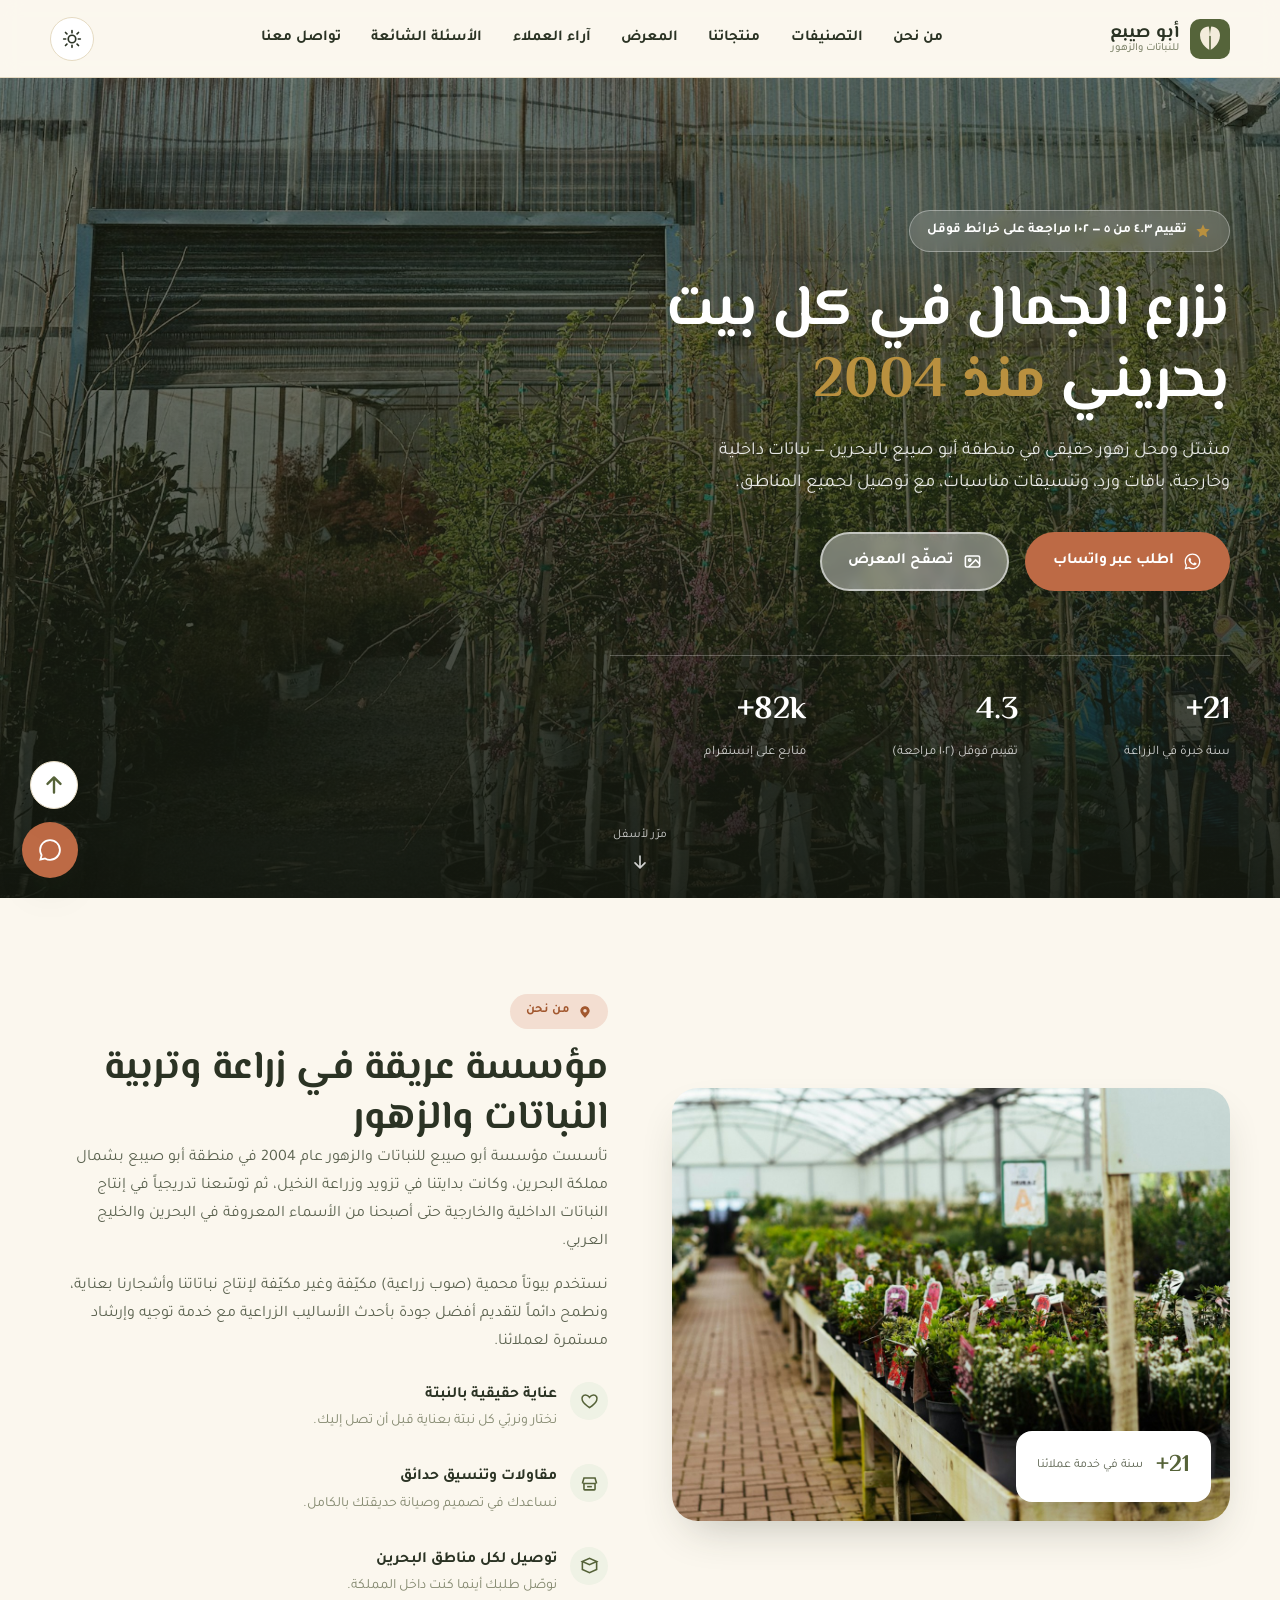
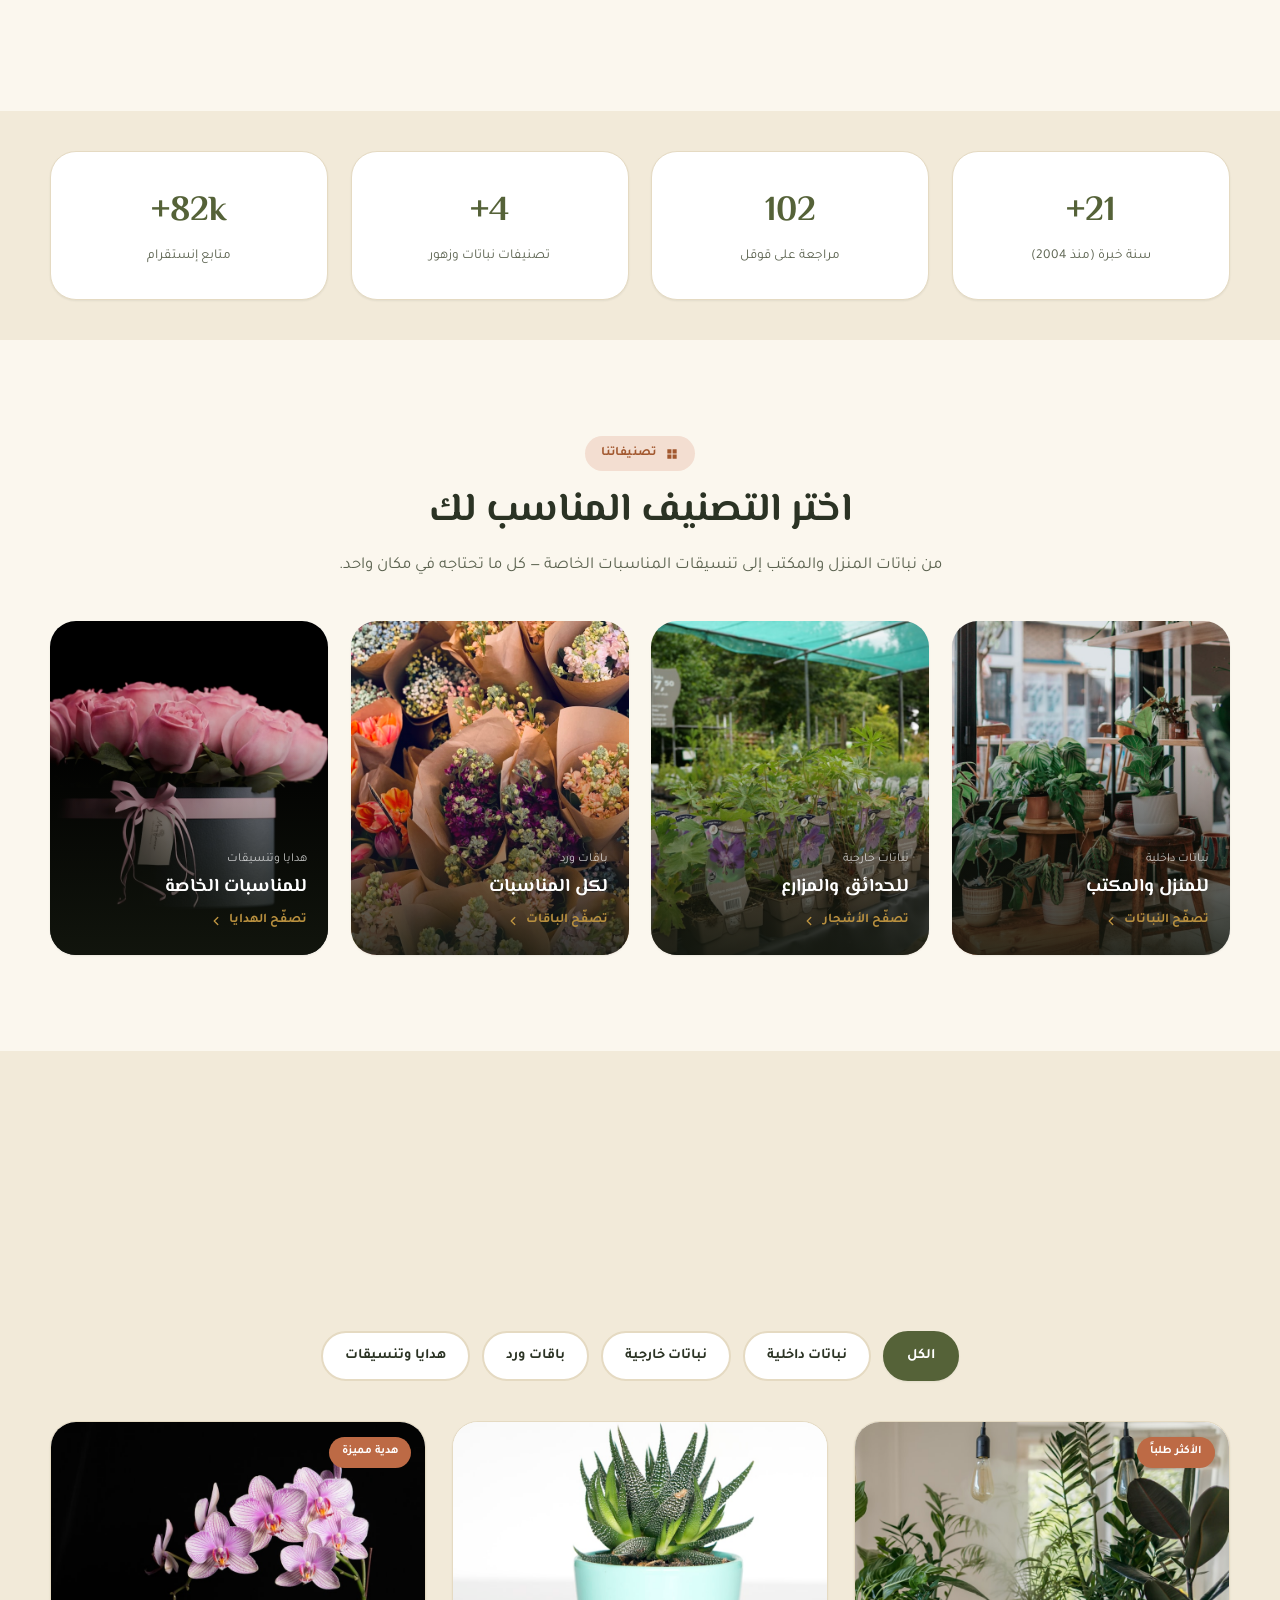
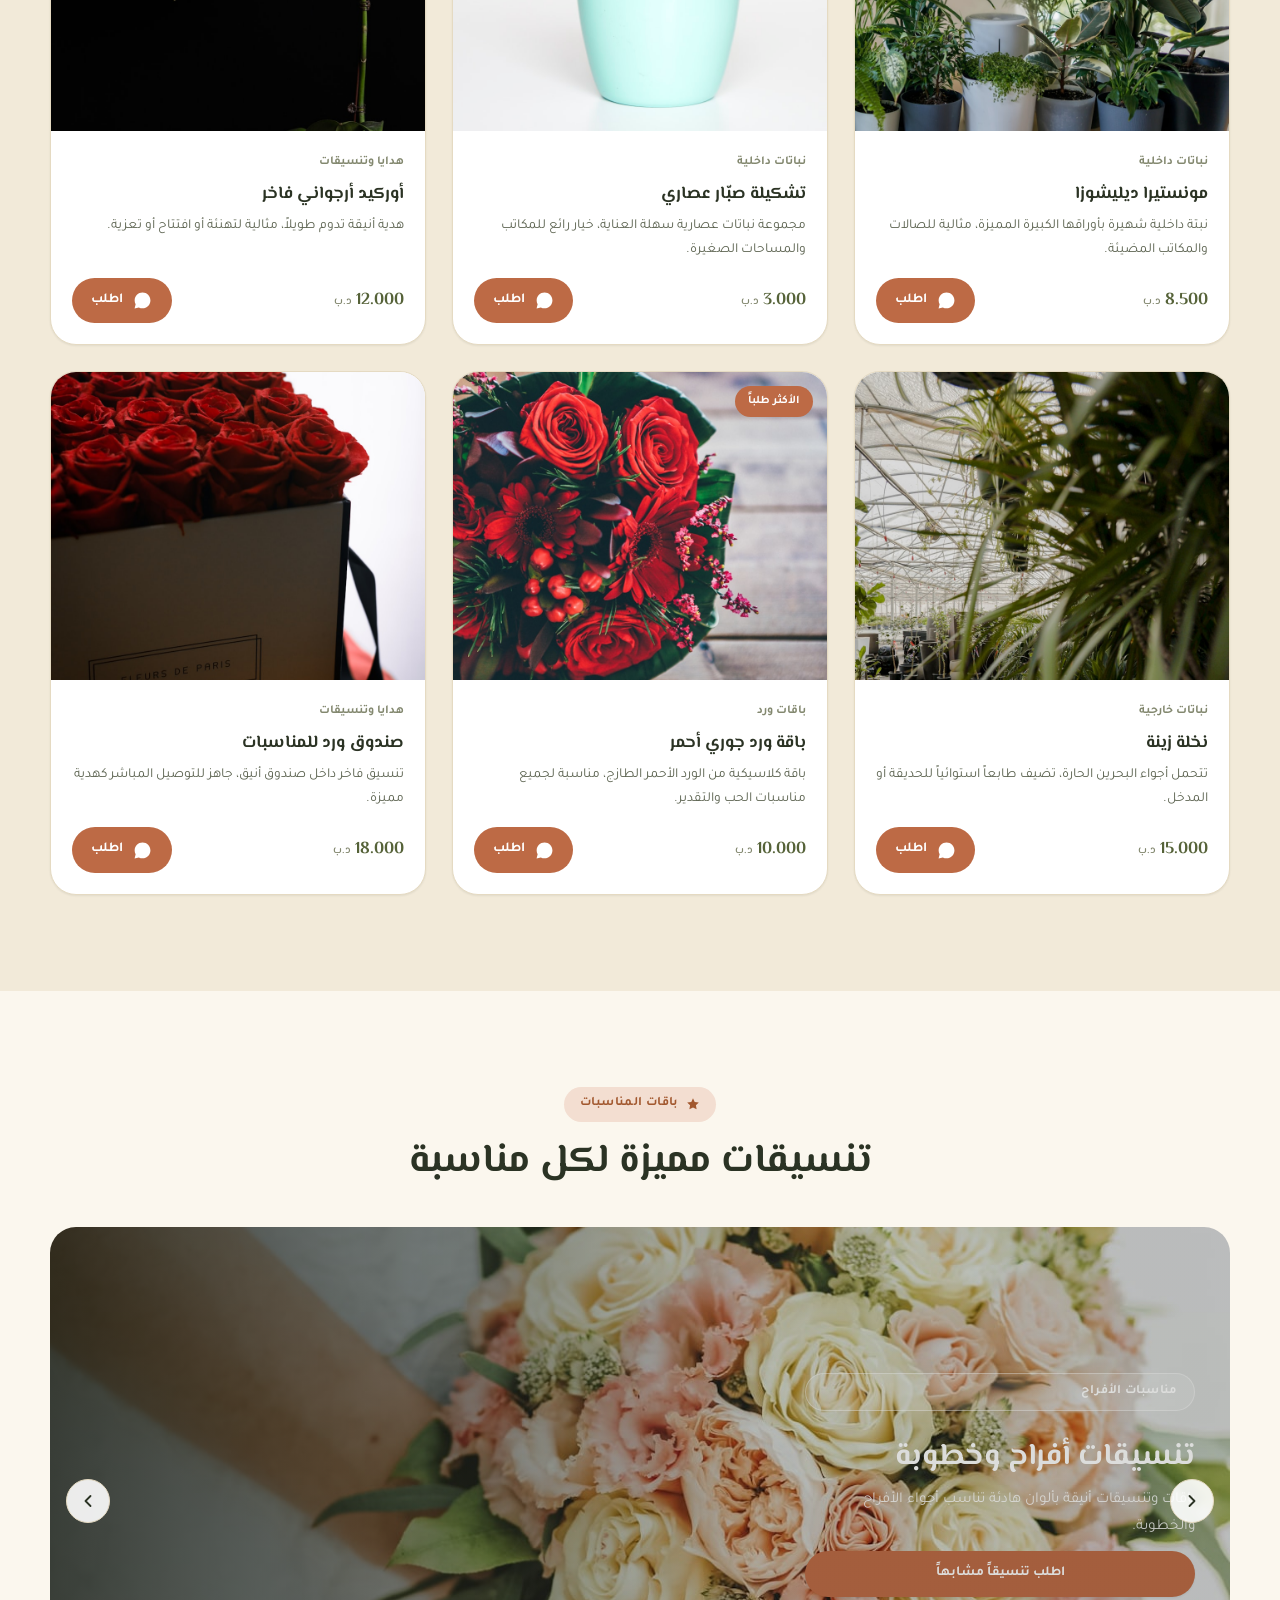
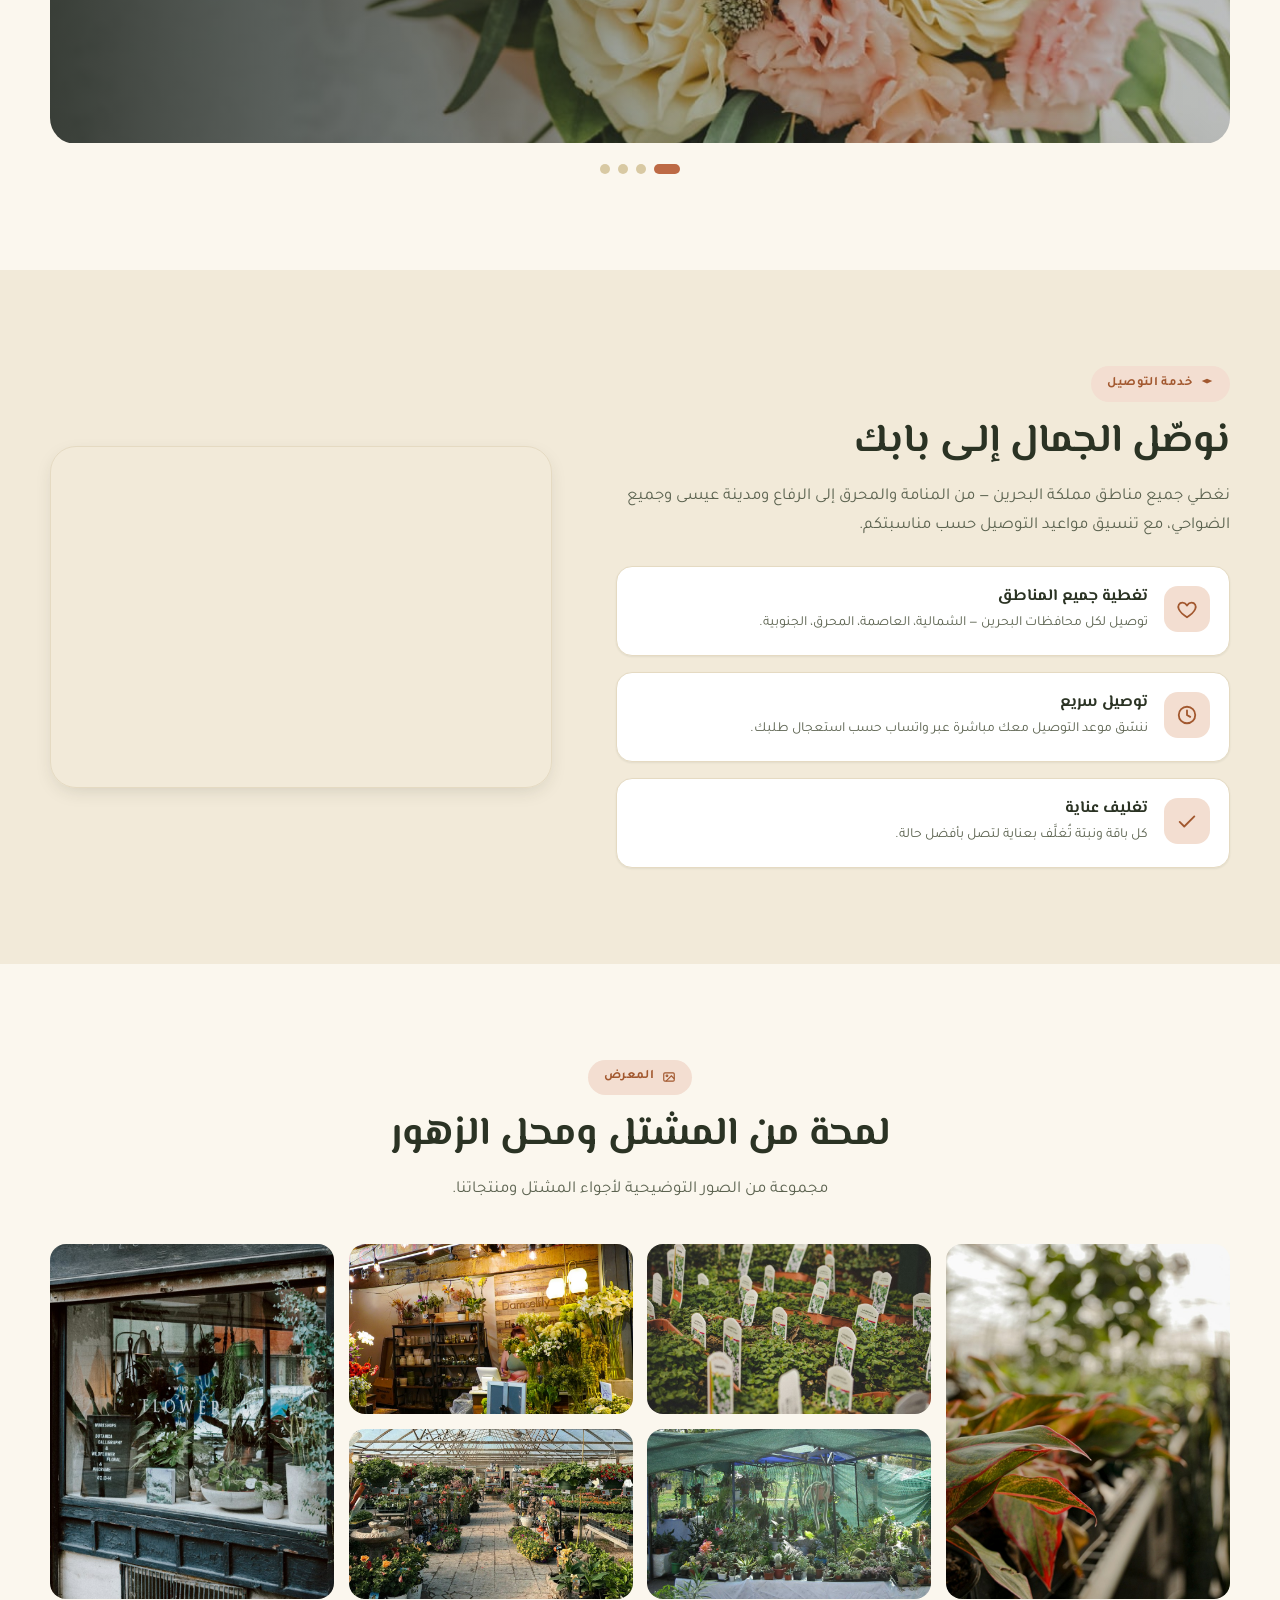
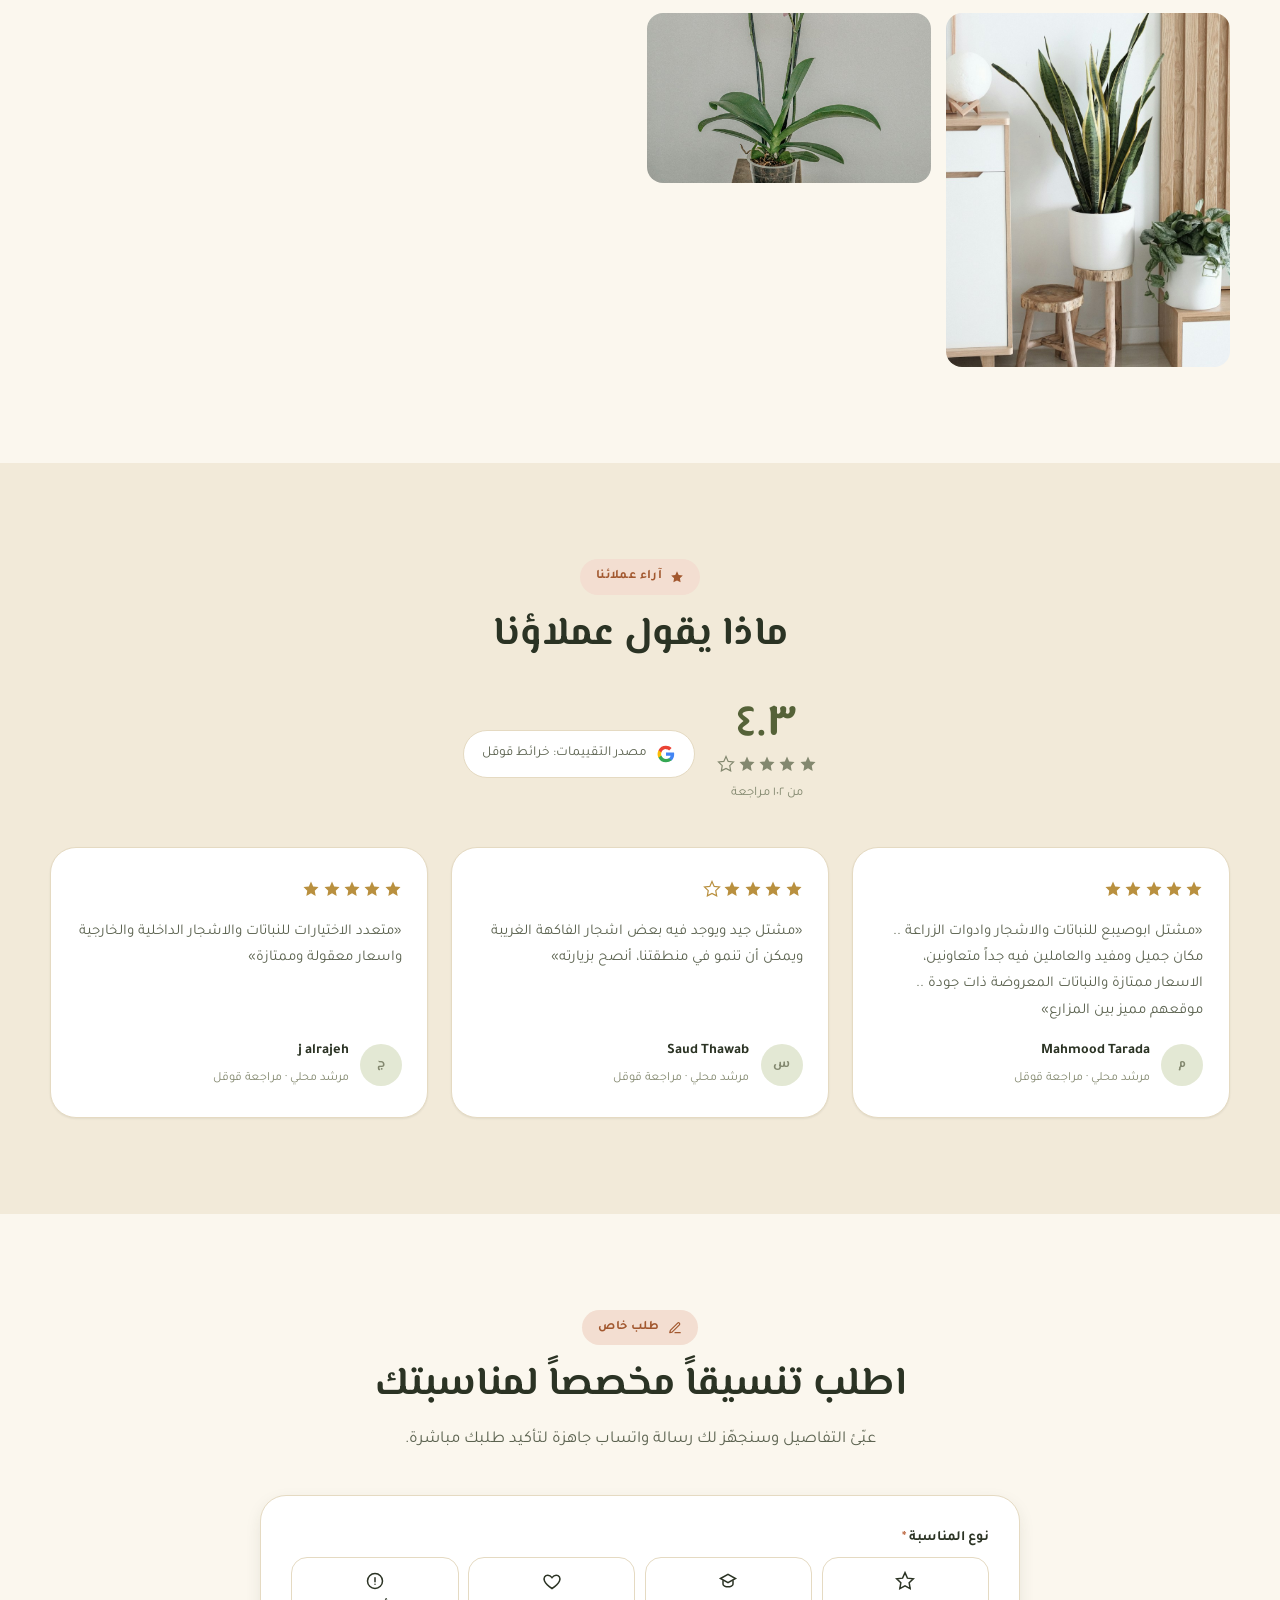
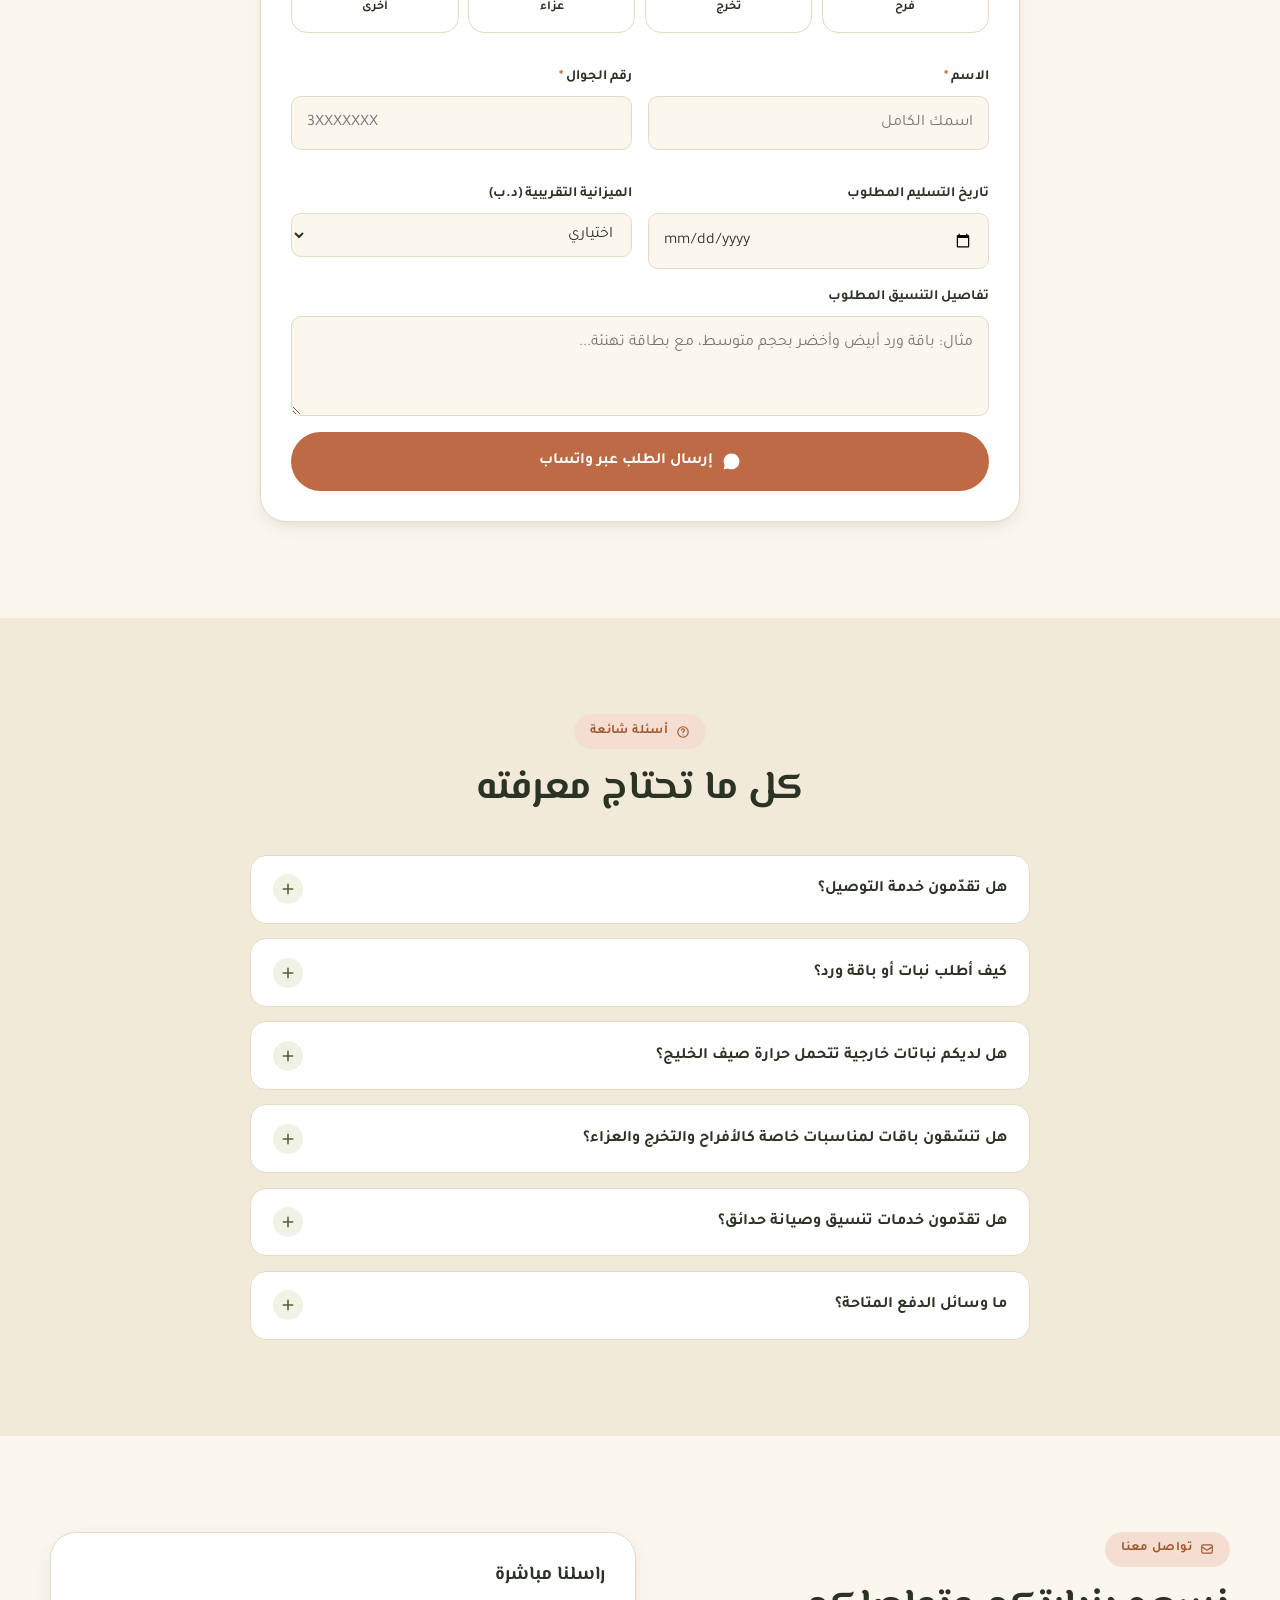
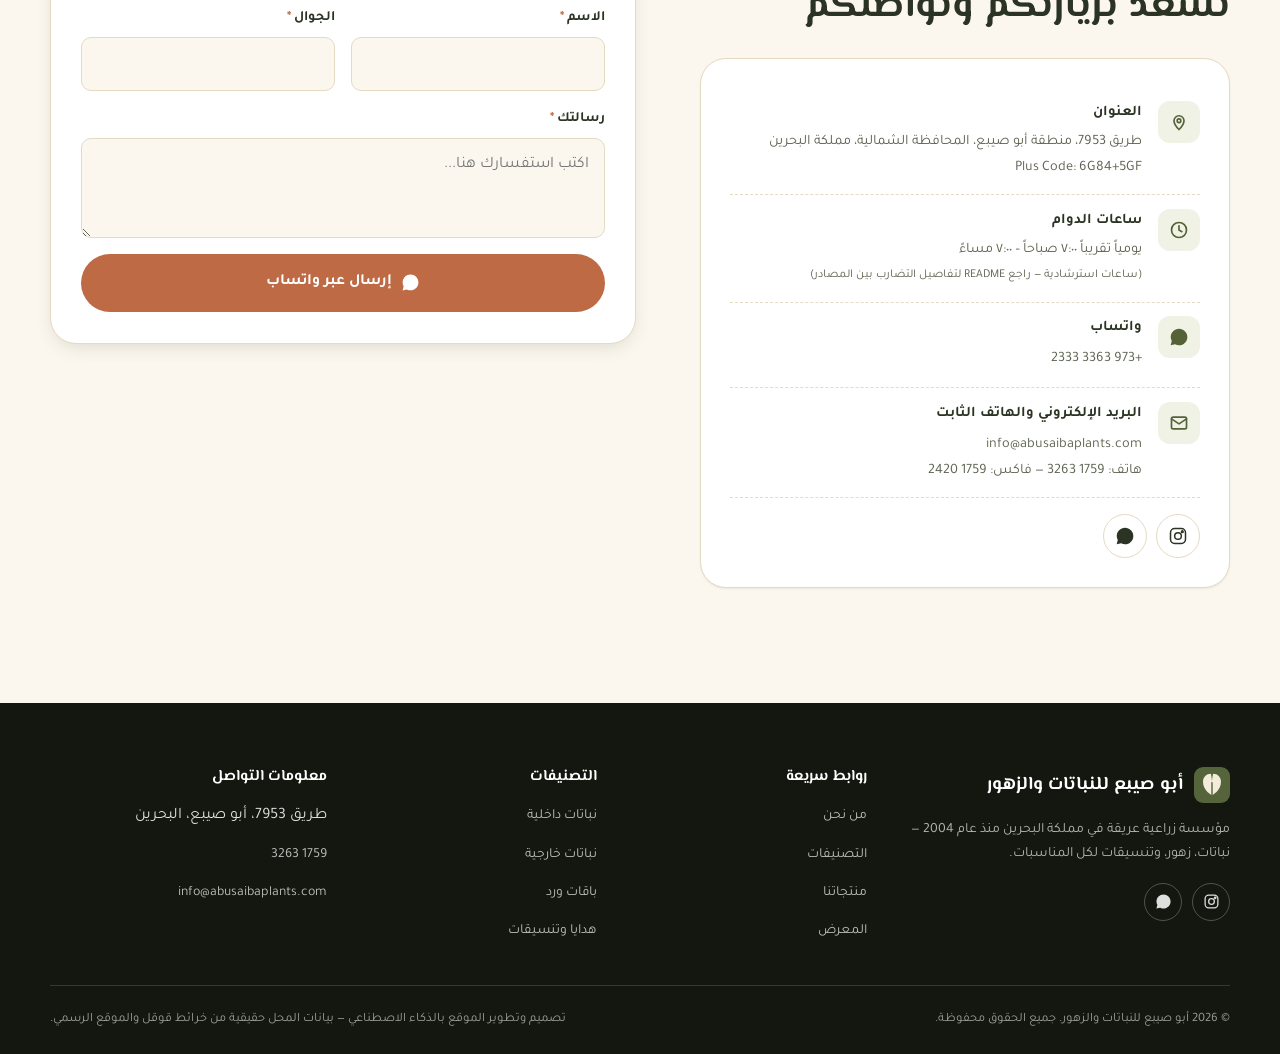
==== commit 2542dfc6: "إعادة تسمية زر واتساب العائم (fab-contact) لتفادي فلاتر مانع الإعلانات الشائعة" ====
--- a/index.html
+++ b/index.html
@@ -30,10 +30,10 @@
 <meta name="twitter:description" content="مشتل ومحل زهور حقيقي في البحرين منذ 2004 — نباتات، باقات ورد، وتوصيل.">
 <meta name="twitter:image" content="https://abu-saiba-plants.example.com/assets/img/og-image.jpg">
 
-<link rel="icon" href="/assets/favicon.svg" type="image/svg+xml">
+<link rel="icon" href="assets/favicon.svg" type="image/svg+xml">
 <link rel="preconnect" href="https://fonts.googleapis.com">
 <link rel="preconnect" href="https://fonts.gstatic.com" crossorigin>
-<link rel="stylesheet" href="/style.css">
+<link rel="stylesheet" href="style.css">
 
 <script type="application/ld+json">
 {
@@ -115,7 +115,7 @@
 <header class="site-header" id="siteHeader">
   <div class="container header-inner">
     <a href="#main" class="brand" aria-label="أبو صيبع للنباتات والزهور — الصفحة الرئيسية">
-      <img src="/assets/favicon.svg" alt="" width="40" height="40">
+      <img src="assets/favicon.svg" alt="" width="40" height="40">
       <span class="brand-text">أبو صيبع
         <small>للنباتات والزهور</small>
       </span>
@@ -149,7 +149,7 @@
   <!-- ===================== الهيرو ===================== -->
   <section class="hero">
     <div class="hero-media">
-      <img src="/assets/img/hero.jpg" alt="مشتل أبو صيبع في البحرين — صفوف من النباتات الخارجية أمام الصوبة الزراعية" width="1920" height="1080" fetchpriority="high">
+      <img src="assets/img/hero.jpg" alt="مشتل أبو صيبع في البحرين — صفوف من النباتات الخارجية أمام الصوبة الزراعية" width="1920" height="1080" fetchpriority="high">
     </div>
     <div class="hero-inner container">
       <div class="hero-content">
@@ -195,7 +195,7 @@
   <section class="section" id="about">
     <div class="container about-grid">
       <div class="about-media reveal">
-        <img src="/assets/img/about.jpg" alt="صفوف من النباتات داخل الصوبة الزراعية لمشتل أبو صيبع" width="1200" height="1000" loading="lazy">
+        <img src="assets/img/about.jpg" alt="صفوف من النباتات داخل الصوبة الزراعية لمشتل أبو صيبع" width="1200" height="1000" loading="lazy">
         <div class="about-badge">
           <b data-counter data-target="21" data-suffix="+">0</b>
           <span>سنة في خدمة عملائنا</span>
@@ -263,7 +263,7 @@
 
       <div class="cat-grid">
         <button class="cat-card reveal" type="button" data-goto-filter="indoor">
-          <img src="/assets/img/cat-indoor.jpg" alt="نباتات داخلية في أصص خزفية" width="800" height="800" loading="lazy">
+          <img src="assets/img/cat-indoor.jpg" alt="نباتات داخلية في أصص خزفية" width="800" height="800" loading="lazy">
           <span class="cat-card-body">
             <span class="cat-count">نباتات داخلية</span>
             <h3>للمنزل والمكتب</h3>
@@ -271,7 +271,7 @@
           </span>
         </button>
         <button class="cat-card reveal" type="button" data-goto-filter="outdoor">
-          <img src="/assets/img/cat-outdoor.jpg" alt="نباتات وأشجار خارجية معروضة للبيع" width="800" height="800" loading="lazy">
+          <img src="assets/img/cat-outdoor.jpg" alt="نباتات وأشجار خارجية معروضة للبيع" width="800" height="800" loading="lazy">
           <span class="cat-card-body">
             <span class="cat-count">نباتات خارجية</span>
             <h3>للحدائق والمزارع</h3>
@@ -279,7 +279,7 @@
           </span>
         </button>
         <button class="cat-card reveal" type="button" data-goto-filter="bouquets">
-          <img src="/assets/img/cat-bouquets.jpg" alt="باقة ورد متعددة الألوان" width="800" height="800" loading="lazy">
+          <img src="assets/img/cat-bouquets.jpg" alt="باقة ورد متعددة الألوان" width="800" height="800" loading="lazy">
           <span class="cat-card-body">
             <span class="cat-count">باقات ورد</span>
             <h3>لكل المناسبات</h3>
@@ -287,7 +287,7 @@
           </span>
         </button>
         <button class="cat-card reveal" type="button" data-goto-filter="gifts">
-          <img src="/assets/img/cat-gifts.jpg" alt="صندوق هدية من الورد" width="800" height="800" loading="lazy">
+          <img src="assets/img/cat-gifts.jpg" alt="صندوق هدية من الورد" width="800" height="800" loading="lazy">
           <span class="cat-card-body">
             <span class="cat-count">هدايا وتنسيقات</span>
             <h3>للمناسبات الخاصة</h3>
@@ -321,7 +321,7 @@
       <div class="product-grid" id="productGrid">
         <article class="product-card" data-category="indoor">
           <div class="product-media">
-            <img src="/assets/img/products/p1.jpg" alt="نبتة مونستيرا ديليشوزا في أصيص أبيض" width="900" height="900" loading="lazy">
+            <img src="assets/img/products/p1.jpg" alt="نبتة مونستيرا ديليشوزا في أصيص أبيض" width="900" height="900" loading="lazy">
             <span class="product-tag">الأكثر طلباً</span>
           </div>
           <div class="product-body">
@@ -340,7 +340,7 @@
 
         <article class="product-card" data-category="indoor">
           <div class="product-media">
-            <img src="/assets/img/products/p2.jpg" alt="نبات صبار عصاري في أصيص فخاري" width="900" height="900" loading="lazy">
+            <img src="assets/img/products/p2.jpg" alt="نبات صبار عصاري في أصيص فخاري" width="900" height="900" loading="lazy">
           </div>
           <div class="product-body">
             <span class="product-cat">نباتات داخلية</span>
@@ -358,7 +358,7 @@
 
         <article class="product-card" data-category="gifts">
           <div class="product-media">
-            <img src="/assets/img/products/p3.jpg" alt="زهرة أوركيد أرجوانية في إناء أبيض" width="900" height="900" loading="lazy">
+            <img src="assets/img/products/p3.jpg" alt="زهرة أوركيد أرجوانية في إناء أبيض" width="900" height="900" loading="lazy">
             <span class="product-tag">هدية مميزة</span>
           </div>
           <div class="product-body">
@@ -377,7 +377,7 @@
 
         <article class="product-card" data-category="outdoor">
           <div class="product-media">
-            <img src="/assets/img/products/p4.jpg" alt="نخلة زينة خضراء داخل أصيص كبير" width="900" height="900" loading="lazy">
+            <img src="assets/img/products/p4.jpg" alt="نخلة زينة خضراء داخل أصيص كبير" width="900" height="900" loading="lazy">
           </div>
           <div class="product-body">
             <span class="product-cat">نباتات خارجية</span>
@@ -395,7 +395,7 @@
 
         <article class="product-card" data-category="bouquets">
           <div class="product-media">
-            <img src="/assets/img/products/p5.jpg" alt="باقة ورد جوري أحمر" width="900" height="900" loading="lazy">
+            <img src="assets/img/products/p5.jpg" alt="باقة ورد جوري أحمر" width="900" height="900" loading="lazy">
             <span class="product-tag">الأكثر طلباً</span>
           </div>
           <div class="product-body">
@@ -414,7 +414,7 @@
 
         <article class="product-card" data-category="gifts">
           <div class="product-media">
-            <img src="/assets/img/products/p6.jpg" alt="صندوق ورد للمناسبات مع شريط" width="900" height="900" loading="lazy">
+            <img src="assets/img/products/p6.jpg" alt="صندوق ورد للمناسبات مع شريط" width="900" height="900" loading="lazy">
           </div>
           <div class="product-body">
             <span class="product-cat">هدايا وتنسيقات</span>
@@ -450,7 +450,7 @@
         <div class="carousel-viewport">
           <div class="carousel-track" id="carouselTrack">
             <div class="carousel-slide" role="group" aria-roledescription="شريحة" aria-label="١ من ٤">
-              <img src="/assets/img/carousel/c2.jpg" alt="باقة ورد وردية وبيضاء لمناسبات الأفراح" width="1200" height="800" loading="lazy">
+              <img src="assets/img/carousel/c2.jpg" alt="باقة ورد وردية وبيضاء لمناسبات الأفراح" width="1200" height="800" loading="lazy">
               <div class="carousel-caption">
                 <span class="eyebrow">مناسبات الأفراح</span>
                 <h3>تنسيقات أفراح وخطوبة</h3>
@@ -459,7 +459,7 @@
               </div>
             </div>
             <div class="carousel-slide" role="group" aria-roledescription="شريحة" aria-label="٢ من ٤">
-              <img src="/assets/img/carousel/c3.jpg" alt="باقة زهور عباد الشمس والأقحوان البنفسجي لمناسبات التخرج" width="1200" height="800" loading="lazy">
+              <img src="assets/img/carousel/c3.jpg" alt="باقة زهور عباد الشمس والأقحوان البنفسجي لمناسبات التخرج" width="1200" height="800" loading="lazy">
               <div class="carousel-caption">
                 <span class="eyebrow">مناسبات التخرج</span>
                 <h3>باقات تخرج مبهجة</h3>
@@ -468,7 +468,7 @@
               </div>
             </div>
             <div class="carousel-slide" role="group" aria-roledescription="شريحة" aria-label="٣ من ٤">
-              <img src="/assets/img/carousel/c4.jpg" alt="باقة ورد أحمر وأبيض لمناسبات عامة" width="1200" height="800" loading="lazy">
+              <img src="assets/img/carousel/c4.jpg" alt="باقة ورد أحمر وأبيض لمناسبات عامة" width="1200" height="800" loading="lazy">
               <div class="carousel-caption">
                 <span class="eyebrow">مناسبات عامة</span>
                 <h3>هدايا وتهاني</h3>
@@ -477,7 +477,7 @@
               </div>
             </div>
             <div class="carousel-slide" role="group" aria-roledescription="شريحة" aria-label="٤ من ٤">
-              <img src="/assets/img/carousel/c1.jpg" alt="تنسيق زهور بيضاء دائري لمناسبات العزاء" width="1200" height="800" loading="lazy">
+              <img src="assets/img/carousel/c1.jpg" alt="تنسيق زهور بيضاء دائري لمناسبات العزاء" width="1200" height="800" loading="lazy">
               <div class="carousel-caption">
                 <span class="eyebrow">مناسبات العزاء</span>
                 <h3>تنسيقات عزاء بألوان هادئة</h3>
@@ -542,36 +542,36 @@
       </div>
 
       <div class="gallery-grid" id="galleryGrid">
-        <button class="gallery-item reveal" type="button" data-full="/assets/img/gallery/g1.jpg" data-caption="نبتة داخلية بأوراق حمراء وخضراء داخل الصوبة الزراعية">
-          <img src="/assets/img/gallery/g1.jpg" alt="نبتة بأوراق حمراء وخضراء داخل الصوبة الزراعية" width="1000" height="1000" loading="lazy">
+        <button class="gallery-item reveal" type="button" data-full="assets/img/gallery/g1.jpg" data-caption="نبتة داخلية بأوراق حمراء وخضراء داخل الصوبة الزراعية">
+          <img src="assets/img/gallery/g1.jpg" alt="نبتة بأوراق حمراء وخضراء داخل الصوبة الزراعية" width="1000" height="1000" loading="lazy">
           <span class="gallery-zoom-ic"><svg viewBox="0 0 24 24" fill="none" stroke="currentColor" stroke-width="2"><circle cx="11" cy="11" r="7"/><path d="M21 21l-4.3-4.3M11 8v6M8 11h6" stroke-linecap="round"/></svg></span>
         </button>
-        <button class="gallery-item reveal" type="button" data-full="/assets/img/gallery/g2.jpg" data-caption="صفوف من النباتات المصفوفة في المشتل">
-          <img src="/assets/img/gallery/g2.jpg" alt="صفوف من النباتات المصفوفة في المشتل" width="1000" height="1000" loading="lazy">
+        <button class="gallery-item reveal" type="button" data-full="assets/img/gallery/g2.jpg" data-caption="صفوف من النباتات المصفوفة في المشتل">
+          <img src="assets/img/gallery/g2.jpg" alt="صفوف من النباتات المصفوفة في المشتل" width="1000" height="1000" loading="lazy">
           <span class="gallery-zoom-ic"><svg viewBox="0 0 24 24" fill="none" stroke="currentColor" stroke-width="2"><circle cx="11" cy="11" r="7"/><path d="M21 21l-4.3-4.3M11 8v6M8 11h6" stroke-linecap="round"/></svg></span>
         </button>
-        <button class="gallery-item reveal" type="button" data-full="/assets/img/gallery/g3.jpg" data-caption="زوايا من محل الزهور بتشكيلة واسعة من الألوان">
-          <img src="/assets/img/gallery/g3.jpg" alt="زاوية من محل الزهور بتشكيلة واسعة من الألوان" width="1000" height="1000" loading="lazy">
+        <button class="gallery-item reveal" type="button" data-full="assets/img/gallery/g3.jpg" data-caption="زوايا من محل الزهور بتشكيلة واسعة من الألوان">
+          <img src="assets/img/gallery/g3.jpg" alt="زاوية من محل الزهور بتشكيلة واسعة من الألوان" width="1000" height="1000" loading="lazy">
           <span class="gallery-zoom-ic"><svg viewBox="0 0 24 24" fill="none" stroke="currentColor" stroke-width="2"><circle cx="11" cy="11" r="7"/><path d="M21 21l-4.3-4.3M11 8v6M8 11h6" stroke-linecap="round"/></svg></span>
         </button>
-        <button class="gallery-item reveal" type="button" data-full="/assets/img/gallery/g4.jpg" data-caption="عرض داخلي لمحل الزهور">
-          <img src="/assets/img/gallery/g4.jpg" alt="عرض داخلي لمحل الزهور" width="1000" height="1000" loading="lazy">
+        <button class="gallery-item reveal" type="button" data-full="assets/img/gallery/g4.jpg" data-caption="عرض داخلي لمحل الزهور">
+          <img src="assets/img/gallery/g4.jpg" alt="عرض داخلي لمحل الزهور" width="1000" height="1000" loading="lazy">
           <span class="gallery-zoom-ic"><svg viewBox="0 0 24 24" fill="none" stroke="currentColor" stroke-width="2"><circle cx="11" cy="11" r="7"/><path d="M21 21l-4.3-4.3M11 8v6M8 11h6" stroke-linecap="round"/></svg></span>
         </button>
-        <button class="gallery-item reveal" type="button" data-full="/assets/img/gallery/g5.jpg" data-caption="ركن خارجي يعرض تشكيلة من الأصص">
-          <img src="/assets/img/gallery/g5.jpg" alt="ركن خارجي يعرض تشكيلة من الأصص" width="1000" height="1000" loading="lazy">
+        <button class="gallery-item reveal" type="button" data-full="assets/img/gallery/g5.jpg" data-caption="ركن خارجي يعرض تشكيلة من الأصص">
+          <img src="assets/img/gallery/g5.jpg" alt="ركن خارجي يعرض تشكيلة من الأصص" width="1000" height="1000" loading="lazy">
           <span class="gallery-zoom-ic"><svg viewBox="0 0 24 24" fill="none" stroke="currentColor" stroke-width="2"><circle cx="11" cy="11" r="7"/><path d="M21 21l-4.3-4.3M11 8v6M8 11h6" stroke-linecap="round"/></svg></span>
         </button>
-        <button class="gallery-item reveal" type="button" data-full="/assets/img/gallery/g6.jpg" data-caption="داخل الصوبة الزراعية بامتلاء أخضر">
-          <img src="/assets/img/gallery/g6.jpg" alt="داخل الصوبة الزراعية بامتلاء أخضر" width="1000" height="1000" loading="lazy">
+        <button class="gallery-item reveal" type="button" data-full="assets/img/gallery/g6.jpg" data-caption="داخل الصوبة الزراعية بامتلاء أخضر">
+          <img src="assets/img/gallery/g6.jpg" alt="داخل الصوبة الزراعية بامتلاء أخضر" width="1000" height="1000" loading="lazy">
           <span class="gallery-zoom-ic"><svg viewBox="0 0 24 24" fill="none" stroke="currentColor" stroke-width="2"><circle cx="11" cy="11" r="7"/><path d="M21 21l-4.3-4.3M11 8v6M8 11h6" stroke-linecap="round"/></svg></span>
         </button>
-        <button class="gallery-item reveal" type="button" data-full="/assets/img/gallery/g7.jpg" data-caption="نبات ثعبانية (سانسيفيريا) في إناء">
-          <img src="/assets/img/gallery/g7.jpg" alt="نبات ثعبانية (سانسيفيريا) في إناء" width="1000" height="1000" loading="lazy">
+        <button class="gallery-item reveal" type="button" data-full="assets/img/gallery/g7.jpg" data-caption="نبات ثعبانية (سانسيفيريا) في إناء">
+          <img src="assets/img/gallery/g7.jpg" alt="نبات ثعبانية (سانسيفيريا) في إناء" width="1000" height="1000" loading="lazy">
           <span class="gallery-zoom-ic"><svg viewBox="0 0 24 24" fill="none" stroke="currentColor" stroke-width="2"><circle cx="11" cy="11" r="7"/><path d="M21 21l-4.3-4.3M11 8v6M8 11h6" stroke-linecap="round"/></svg></span>
         </button>
-        <button class="gallery-item reveal" type="button" data-full="/assets/img/gallery/g8.jpg" data-caption="أزهار أوركيد بيضاء ووردية">
-          <img src="/assets/img/gallery/g8.jpg" alt="أزهار أوركيد بيضاء ووردية" width="1000" height="1000" loading="lazy">
+        <button class="gallery-item reveal" type="button" data-full="assets/img/gallery/g8.jpg" data-caption="أزهار أوركيد بيضاء ووردية">
+          <img src="assets/img/gallery/g8.jpg" alt="أزهار أوركيد بيضاء ووردية" width="1000" height="1000" loading="lazy">
           <span class="gallery-zoom-ic"><svg viewBox="0 0 24 24" fill="none" stroke="currentColor" stroke-width="2"><circle cx="11" cy="11" r="7"/><path d="M21 21l-4.3-4.3M11 8v6M8 11h6" stroke-linecap="round"/></svg></span>
         </button>
       </div>
@@ -901,7 +901,7 @@
     <div class="footer-grid">
       <div>
         <div class="footer-brand">
-          <img src="/assets/favicon.svg" alt="" width="36" height="36">
+          <img src="assets/favicon.svg" alt="" width="36" height="36">
           أبو صيبع للنباتات والزهور
         </div>
         <p>مؤسسة زراعية عريقة في مملكة البحرين منذ عام 2004 — نباتات، زهور، وتنسيقات لكل المناسبات.</p>
@@ -953,7 +953,7 @@
   <button class="fab fab-top" id="backToTop" type="button" aria-label="العودة إلى أعلى الصفحة">
     <svg viewBox="0 0 24 24" fill="none" stroke="currentColor" stroke-width="2.2"><path d="M12 19V5M6 11l6-6 6 6" stroke-linecap="round" stroke-linejoin="round"/></svg>
   </button>
-  <a class="fab fab-wa" href="#" data-wa-cta data-wa-text="مرحباً أبو صيبع، أحب أستفسر عن نباتاتكم وباقات الورد المتوفرة." aria-label="تواصل معنا عبر واتساب">
+  <a class="fab fab-contact" href="#" data-wa-cta data-wa-text="مرحباً أبو صيبع، أحب أستفسر عن نباتاتكم وباقات الورد المتوفرة." aria-label="تواصل معنا عبر واتساب">
     <svg viewBox="0 0 24 24" fill="currentColor"><path d="M12.04 2c-5.5 0-9.96 4.46-9.96 9.96 0 1.76.46 3.4 1.26 4.83L2 22l5.34-1.28a9.9 9.9 0 0 0 4.7 1.18h.01c5.5 0 9.96-4.46 9.96-9.96S17.54 2 12.04 2Zm0 18.2h-.01a8.2 8.2 0 0 1-4.2-1.15l-.3-.18-3.17.76.76-3.09-.2-.32a8.2 8.2 0 0 1-1.26-4.36 8.24 8.24 0 0 1 8.38-8.24 8.2 8.2 0 0 1 8.23 8.24c0 4.55-3.7 8.34-8.23 8.34Z"/></svg>
   </a>
 </div>
@@ -976,6 +976,6 @@
   </figure>
 </div>
 
-<script src="/script.js"></script>
+<script src="script.js"></script>
 </body>
 </html>
--- a/style.css
+++ b/style.css
@@ -605,7 +605,7 @@
   box-shadow: var(--shadow-lg); border:none; cursor:pointer; transition: transform var(--dur-fast) var(--ease), opacity var(--dur-med) var(--ease);
 }
 .fab svg{ width:26px;height:26px; }
-.fab-wa{ background: var(--c-whatsapp); color:#fff; }
+.fab-contact{ background: var(--c-whatsapp); color:#fff; }
 .fab-top{ background: var(--c-surface); color: var(--c-primary); border:1px solid var(--c-border); width:48px;height:48px; opacity:0; pointer-events:none; transform: translateY(10px); }
 .fab-top.is-visible{ opacity:1; pointer-events:auto; transform: translateY(0); }
 .fab:hover{ transform: translateY(-4px) scale(1.05); }
